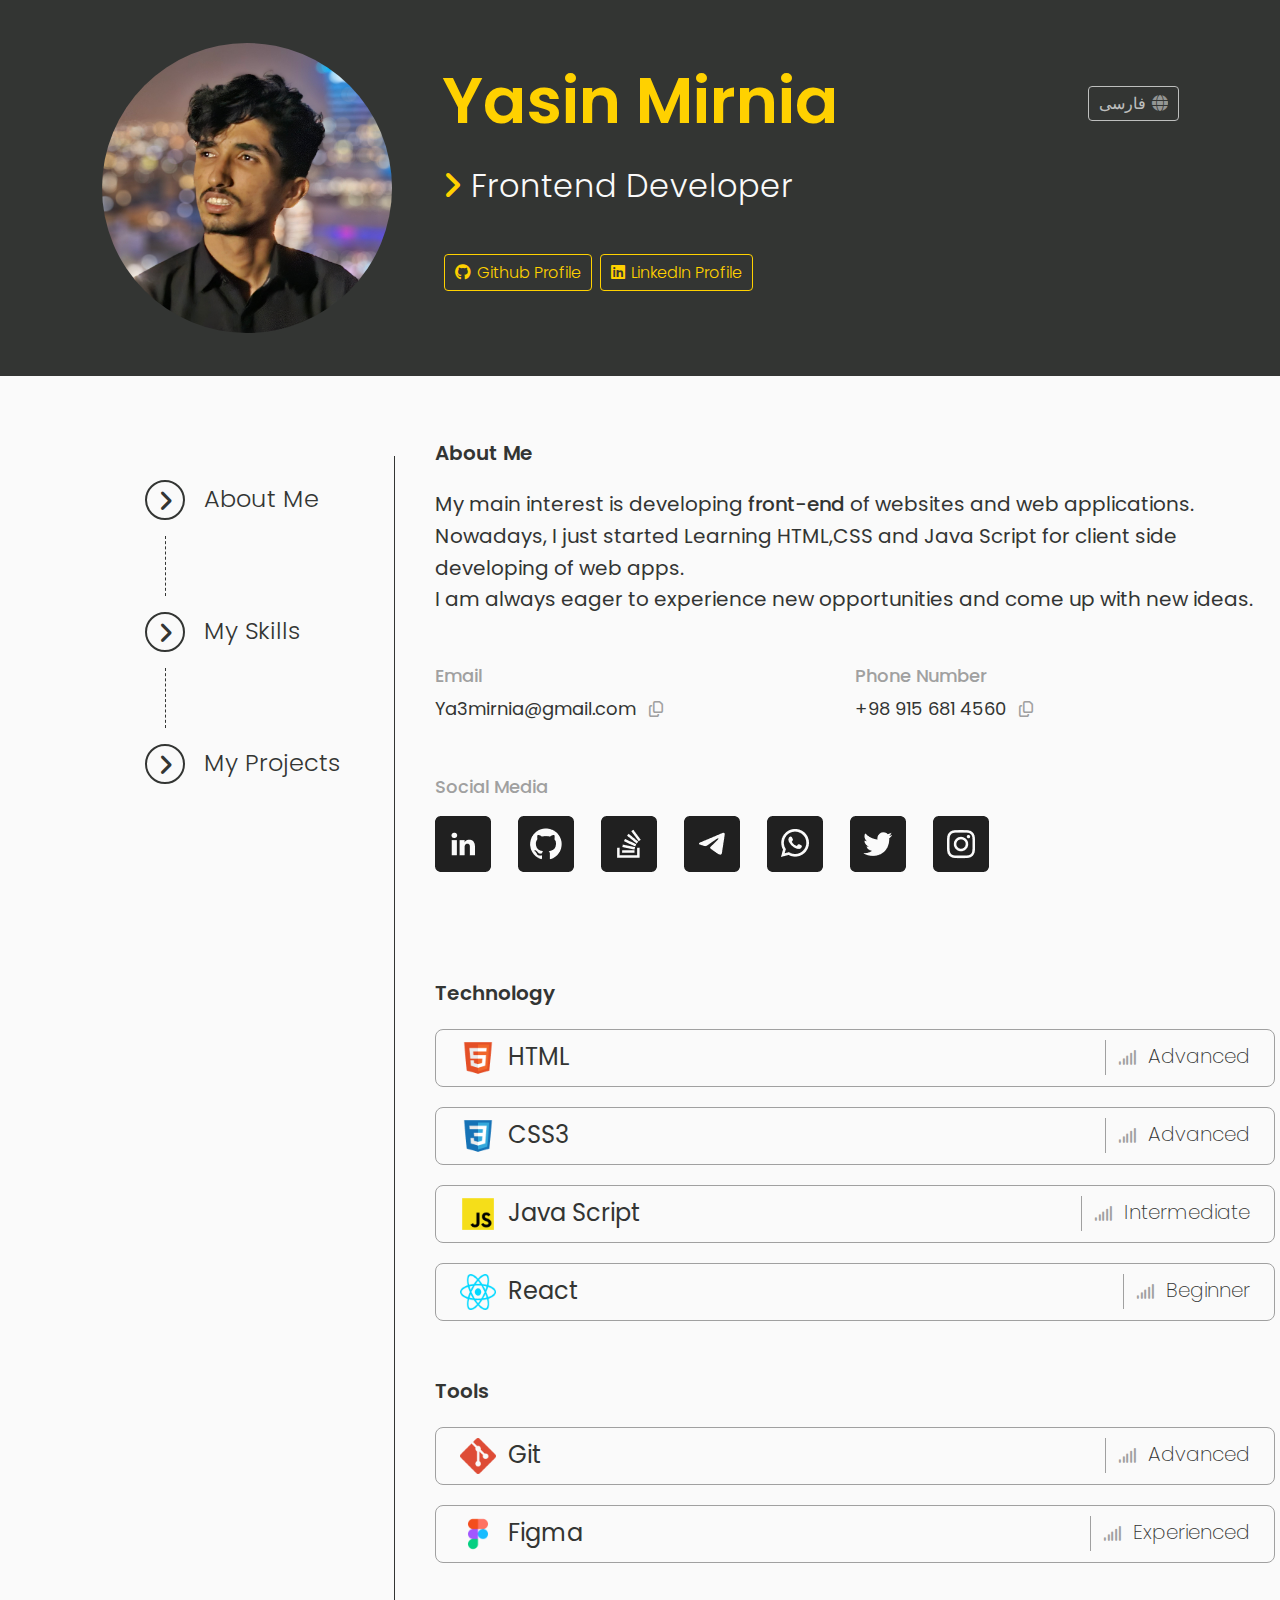
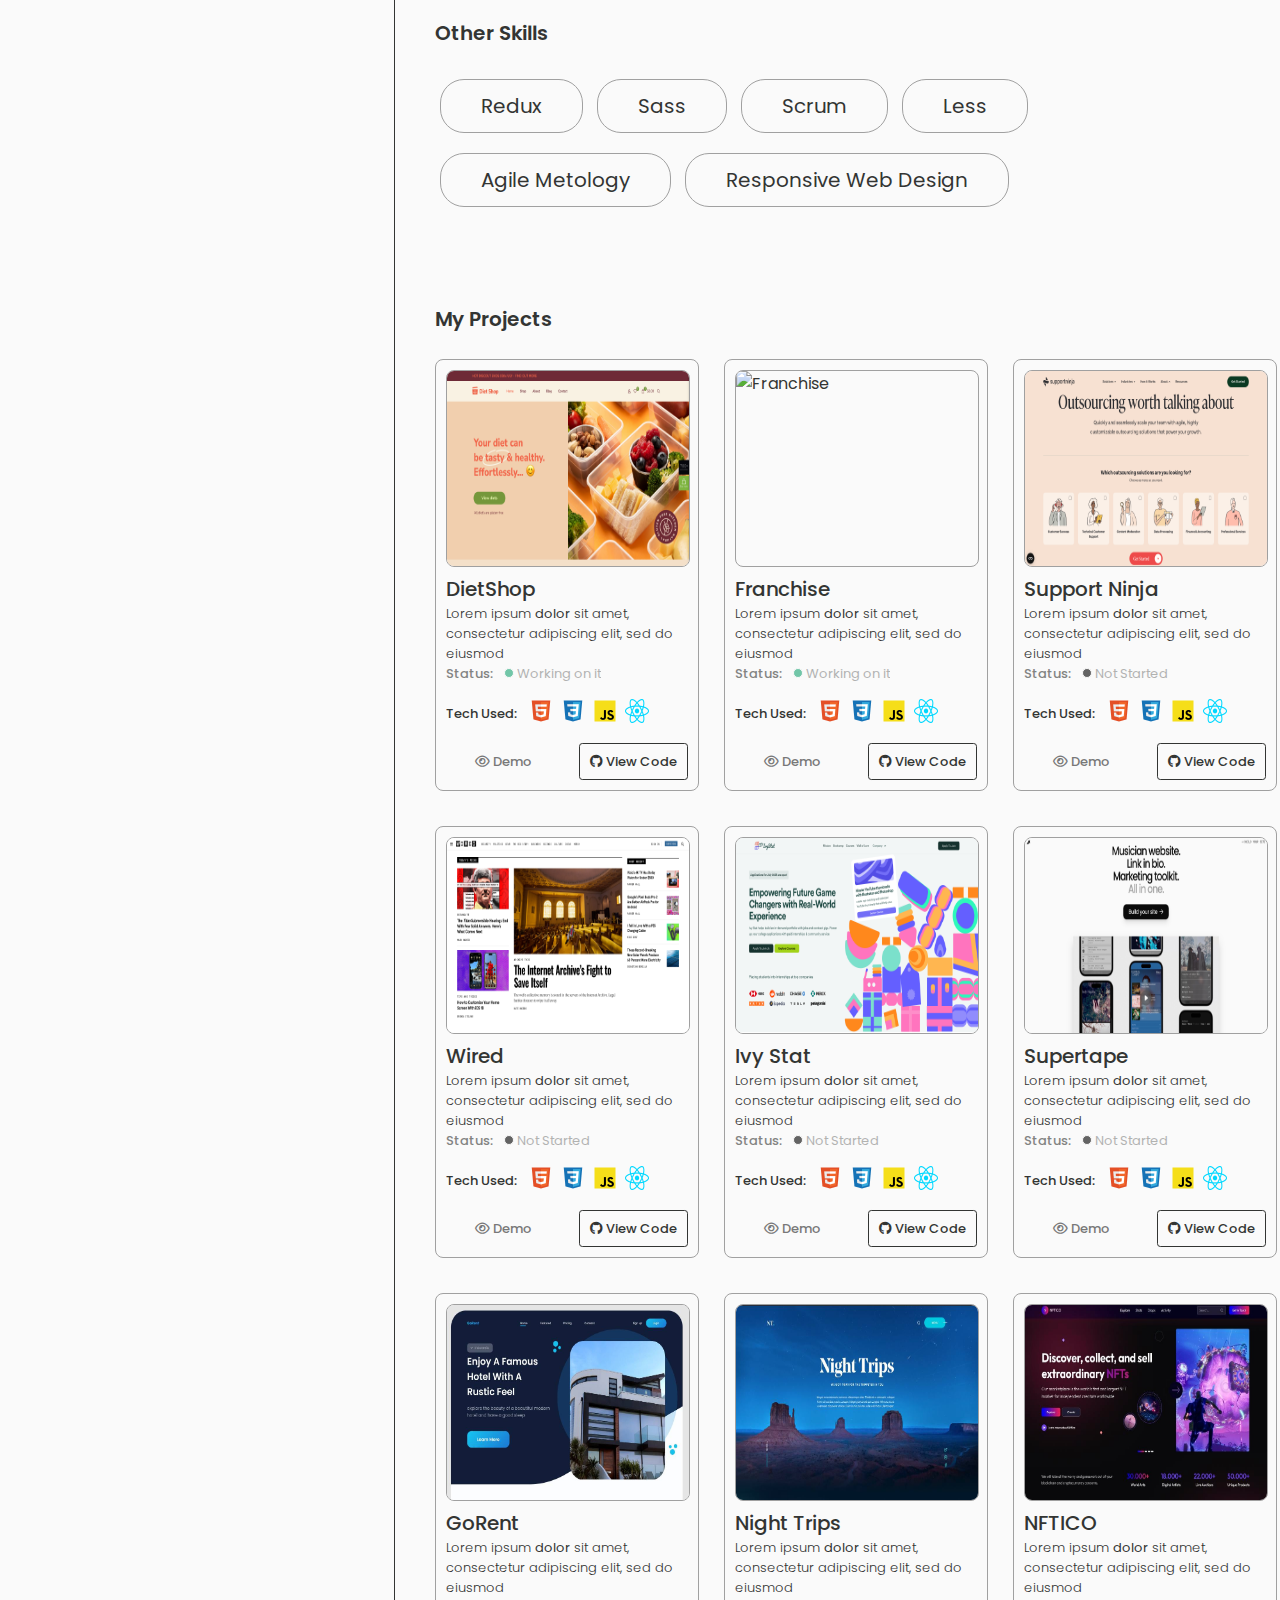
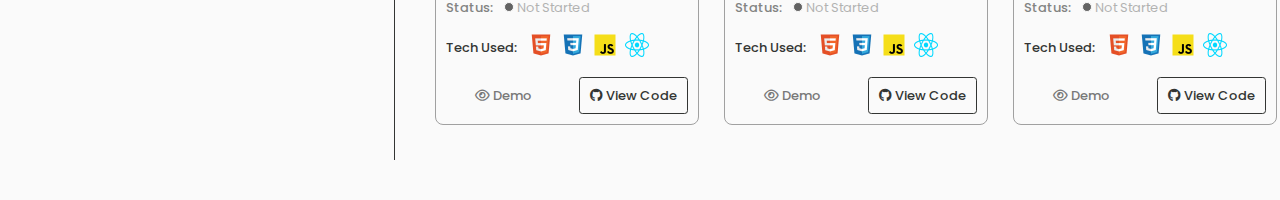
==== index.html @ a4edc66b "responsive about me" ====
<!DOCTYPE html>
<html lang="en">
  <head>
    <meta charset="UTF-8" />
    <meta http-equiv="X-UA-Compatible" content="ie=edge" />
    <meta name="viewport" content="width=device-width, initial-scale=1.0" />
    <title>Yasin Mirnia</title>
    <link
      rel="shortcut icon"
      href="assets/ico/icons8-y-cute-color-96.png"
      type="image/x-icon"
    />
    <link rel="stylesheet" href="style.css" />
    <link rel="stylesheet" href="responsive.css " />
    <link rel="stylesheet" href="assets/svg-icons/all.css" />
    <link rel="stylesheet" href="assets/svg-icons/all.min.css" />
    <link rel="stylesheet" href="assets/svg-icons/brands.css" />
    <link rel="stylesheet" href="assets/svg-icons/brands.min.css" />
    <link rel="stylesheet" href="assets/svg-icons/solid.css" />
    <link rel="stylesheet" href="assets/svg-icons/solid.min.css" />
  </head>
  <body>
    <!-- HEADER -->
    <header class="header">
      <img src="me copy.jpg" alt="Yasin Mirnia " />
      <div class="title">
        <h1>Yasin Mirnia</h1>
        <h2 class="position">
          <i class="fa-solid fa-angle-right"></i>
          Frontend Developer
        </h2>
        <a href="https://github.com/YasinMirnia" target="_blank" class="button">
          <i class="fa-brands fa-github"></i>
          Github Profile
        </a>
        <a
          href="https://www.linkedin.com/in/yasinmirnia"
          target="_blank"
          class="button"
        >
          <i class="fa-brands fa-linkedin"></i>
          LinkedIn Profile
        </a>
      </div>
      <a href="fa.html" target="_blank" class="language">
        <i class="fa-solid fa-globe"></i>
        فارسی
      </a>
    </header>

    <!-- NAVABAR -->
    <div class="container">
      <nav class="nav">
        <ul>
          <li>
            <a href="#about" class="active">
              <span class="marker">
                <i class="fa-solid fa-angle-right"></i>
              </span>
              About Me
            </a>
          </li>
          <li>
            <a href="#my-skills" class="active">
              <span class="marker">
                <i class="fa-solid fa-angle-right"></i>
              </span>
              My Skills
            </a>
          </li>
          <li>
            <a href="#my-projects" class="active">
              <span class="marker">
                <i class="fa-solid fa-angle-right"></i>
              </span>
              My Projects
            </a>
          </li>
        </ul>
      </nav>
      <div class="sections">
        <!-- ABOUT ME -->
        <section id="about" class="about-me">
          <h4>About Me</h4>
          <p>
            My main interest is developing
            <span><stong>front-end</stong></span> of websites and web
            applications.<br />
            Nowadays, I just started Learning HTML,CSS and Java Script for
            client side developing of web apps.<br />
            I am always eager to experience new opportunities and come up with
            new ideas.
          </p>
          <div class="contact">
            <div>
              <h5 class="email">Email</h5>
              <p>
                Ya3mirnia@gmail.com
                <i class="fa-regular fa-copy"></i>
              </p>
            </div>
            <div>
              <h5 class="phone">Phone Number</h5>
              <p>
                +98 915 681 4560
                <i class="fa-regular fa-copy"></i>
              </p>
            </div>
          </div>
          <h5>Social Media</h5>
          <ul class="social">
            <li>
              <a href="https://www.linkedin.com/in/yasinmirnia" target="_blank">
                <span class="linkedin"></span>
              </a>
            </li>
            <li>
              <a href="https://github.com/YasinMirnia" target="_blank">
                <span class="github"></span>
              </a>
            </li>
            <li>
              <a
                href="https://stackoverflow.com/users/23317418/yasinmirnia"
                target="_blank"
              >
                <span class="stackoverflow"></span>
              </a>
            </li>
            <li>
              <a href="https://telegram.me/YasinMirnia" target="_blank">
                <span class="telegeram"></span>
              </a>
            </li>
            <li>
              <a href="https://wa.me/qr/MVJZ7J54G4WYL1" target="_blank">
                <span class="whatsapp"></span>
              </a>
            </li>
            <li>
              <a href="https://x.com/YasinMirnia" target="_blank">
                <span class="twitter"></span>
              </a>
            </li>
            <li>
              <a
                href="https://www.instagram.com/yasinmirnia_?igsh=MTh1d2lmaXpxZWk0Mg=="
                target="_blank"
              >
                <span class="instagram"></span>
              </a>
            </li>
          </ul>
        </section>

        <!-- MY SKILLS -->
        <section class="skills">
          <h4 id="my-skills">Technology</h4>
          <ul class="technology">
            <li>
              <span>
                <img src="assets/Icons/html.png" alt="html" />
                HTML
              </span>
              <span>
                <i class="fa-solid fa-signal"></i>
                Advanced
              </span>
            </li>
            <li>
              <span>
                <img src="assets/Icons/css.png" alt="Css3" />
                CSS3
              </span>
              <span>
                <i class="fa-solid fa-signal"></i>
                Advanced
              </span>
            </li>
            <li>
              <span>
                <img src="assets/Icons/js.png" alt="JavaScript" />
                Java Script
              </span>
              <span>
                <i class="fa-solid fa-signal"></i>
                Intermediate
              </span>
            </li>
            <li>
              <span>
                <img src="assets/Icons/react.png" alt="React" />
                React
              </span>
              <span>
                <i class="fa-solid fa-signal"></i>
                Beginner
              </span>
            </li>
          </ul>
          <h4>Tools</h4>
          <ul class="tools">
            <span>
              <li>
                <span>
                  <img src="assets/Icons/git.png" alt="Git" />
                  Git
                </span>
                <span>
                  <i class="fa-solid fa-signal"></i>
                  Advanced
                </span>
              </li>
              <li>
                <span>
                  <img src="assets/Icons/figma.png" alt="figma" />
                  Figma
                </span>
                <span>
                  <i class="fa-solid fa-signal"></i>
                  Experienced
                </span>
              </li>
            </span>
          </ul>
          <h4>Other Skills</h4>
          <ul class="others">
            <li>Redux</li>
            <li>Sass</li>
            <li>Scrum</li>
            <li>Less</li>
            <li>Agile Metology</li>
            <li>Responsive Web Design</li>
          </ul>
        </section>

        <!-- MY PROJECTS -->
        <section>
          <h4 id="my-projects">My Projects</h4>
          <div class="first">
            <div class="project">
              <img
                src="assets/Projects/DietShop.png"
                alt="DietShop"
                class="placeholder"
              />
              <h5>DietShop</h5>
              <p>
                Lorem ipsum <b>dolor</b> sit amet, consectetur adipiscing elit,
                sed do eiusmod
              </p>
              <p class="status">
                Status: <span class="circle"></span> <span>Working on it</span>
              </p>
              <div class="tech">
                Tech Used:
                <ul>
                  <li class="html">
                    <img src="assets/Icons/html.png" alt="html" />
                  </li>
                  <li>
                    <img src="assets/Icons/css.png" alt="css" />
                  </li>
                  <li>
                    <img src="assets/Icons/js.png" alt="JavaScript" />
                  </li>
                  <li>
                    <img src="assets/Icons/react.png" alt="react" />
                  </li>
                </ul>
              </div>
              <div class="demo">
                <span>
                  <a href="#" target="_blank">
                    <i class="fa-regular fa-eye"></i>
                    Demo
                  </a>
                </span>
                <span>
                  <a href="#" target="_blank">
                    <i class="fa-brands fa-github"></i>
                    View Code
                  </a>
                </span>
              </div>
            </div>
            <div class="project">
              <img
                src="assets/Projects/Franchise.png"
                alt="Franchise"
                class="placeholder"
              />
              <h5>Franchise</h5>
              <p>
                Lorem ipsum <b>dolor</b> sit amet, consectetur adipiscing elit,
                sed do eiusmod
              </p>
              <p class="status">
                Status: <span class="circle"></span> <span>Working on it</span>
              </p>
              <div class="tech">
                Tech Used:
                <ul>
                  <li class="html">
                    <img src="assets/Icons/html.png" alt="html" />
                  </li>
                  <li>
                    <img src="assets/Icons/css.png" alt="css" />
                  </li>
                  <li>
                    <img src="assets/Icons/js.png" alt="JavaScript" />
                  </li>
                  <li>
                    <img src="assets/Icons/react.png" alt="react" />
                  </li>
                </ul>
              </div>
              <div class="demo">
                <span>
                  <a href="#" target="_blank">
                    <i class="fa-regular fa-eye"></i>
                    Demo
                  </a>
                </span>
                <span>
                  <a href="#" target="_blank">
                    <i class="fa-brands fa-github"></i>
                    View Code
                  </a>
                </span>
              </div>
            </div>
            <div class="project">
              <img
                src="assets/Projects/SupportNinja.png"
                alt="Support Ninja"
                class="placeholder"
              />
              <h5>Support Ninja</h5>
              <p>
                Lorem ipsum <b>dolor</b> sit amet, consectetur adipiscing elit,
                sed do eiusmod
              </p>
              <p class="status">
                Status:
                <span class="circle" style="background-color: black"></span>
                <span>Not Started</span>
              </p>
              <div class="tech">
                Tech Used:
                <ul>
                  <li class="html">
                    <img src="assets/Icons/html.png" alt="html" />
                  </li>
                  <li>
                    <img src="assets/Icons/css.png" alt="css" />
                  </li>
                  <li>
                    <img src="assets/Icons/js.png" alt="JavaScript" />
                  </li>
                  <li>
                    <img src="assets/Icons/react.png" alt="react" />
                  </li>
                </ul>
              </div>
              <div class="demo">
                <span>
                  <a href="#" target="_blank">
                    <i class="fa-regular fa-eye"></i>
                    Demo
                  </a>
                </span>
                <span>
                  <a href="#" target="_blank">
                    <i class="fa-brands fa-github"></i>
                    View Code
                  </a>
                </span>
              </div>
            </div>
          </div>
          <div class="second">
            <div class="project">
              <img
                src="assets/Projects/Wired.png"
                alt="Wired"
                class="placeholder"
              />
              <h5>Wired</h5>
              <p>
                Lorem ipsum <b>dolor</b> sit amet, consectetur adipiscing elit,
                sed do eiusmod
              </p>
              <p class="status">
                Status:
                <span class="circle" style="background-color: black"></span>
                <span>Not Started</span>
              </p>
              <div class="tech">
                Tech Used:
                <ul>
                  <li class="html">
                    <img src="assets/Icons/html.png" alt="html" />
                  </li>
                  <li>
                    <img src="assets/Icons/css.png" alt="css" />
                  </li>
                  <li>
                    <img src="assets/Icons/js.png" alt="JavaScript" />
                  </li>
                  <li>
                    <img src="assets/Icons/react.png" alt="react" />
                  </li>
                </ul>
              </div>
              <div class="demo">
                <span>
                  <a href="#" target="_blank">
                    <i class="fa-regular fa-eye"></i>
                    Demo
                  </a>
                </span>
                <span>
                  <a href="#" target="_blank">
                    <i class="fa-brands fa-github"></i>
                    View Code
                  </a>
                </span>
              </div>
            </div>
            <div class="project">
              <img
                src="assets/Projects/IvyStat.png"
                alt="Ivy Stat"
                class="placeholder"
              />
              <h5>Ivy Stat</h5>
              <p>
                Lorem ipsum <b>dolor</b> sit amet, consectetur adipiscing elit,
                sed do eiusmod
              </p>
              <p class="status">
                Status:
                <span class="circle" style="background-color: black"></span>
                <span>Not Started</span>
              </p>
              <div class="tech">
                Tech Used:
                <ul>
                  <li class="html">
                    <img src="assets/Icons/html.png" alt="html" />
                  </li>
                  <li>
                    <img src="assets/Icons/css.png" alt="css" />
                  </li>
                  <li>
                    <img src="assets/Icons/js.png" alt="JavaScript" />
                  </li>
                  <li>
                    <img src="assets/Icons/react.png" alt="react" />
                  </li>
                </ul>
              </div>
              <div class="demo">
                <span>
                  <a href="#" target="_blank">
                    <i class="fa-regular fa-eye"></i>
                    Demo
                  </a>
                </span>
                <span>
                  <a href="#" target="_blank">
                    <i class="fa-brands fa-github"></i>
                    View Code
                  </a>
                </span>
              </div>
            </div>
            <div class="project">
              <img
                src="assets/Projects/Supertape.png"
                alt="Supertape"
                class="placeholder"
              />
              <h5>Supertape</h5>
              <p>
                Lorem ipsum <b>dolor</b> sit amet, consectetur adipiscing elit,
                sed do eiusmod
              </p>
              <p class="status">
                Status:
                <span class="circle" style="background-color: black"></span>
                <span>Not Started</span>
              </p>
              <div class="tech">
                Tech Used:
                <ul>
                  <li class="html">
                    <img src="assets/Icons/html.png" alt="html" />
                  </li>
                  <li>
                    <img src="assets/Icons/css.png" alt="css" />
                  </li>
                  <li>
                    <img src="assets/Icons/js.png" alt="JavaScript" />
                  </li>
                  <li>
                    <img src="assets/Icons/react.png" alt="react" />
                  </li>
                </ul>
              </div>
              <div class="demo">
                <span>
                  <a href="#" target="_blank">
                    <i class="fa-regular fa-eye"></i>
                    Demo
                  </a>
                </span>
                <span>
                  <a href="#" target="_blank">
                    <i class="fa-brands fa-github"></i>
                    View Code
                  </a>
                </span>
              </div>
            </div>
          </div>
          <div class="third">
            <div class="project">
              <img
                src="assets/Projects/GoRent.jpeg"
                alt="GoRent"
                class="placeholder"
              />
              <h5>GoRent</h5>
              <p>
                Lorem ipsum <b>dolor</b> sit amet, consectetur adipiscing elit,
                sed do eiusmod
              </p>
              <p class="status">
                Status:
                <span class="circle" style="background-color: black"></span>
                <span>Not Started</span>
              </p>
              <div class="tech">
                Tech Used:
                <ul>
                  <li class="html">
                    <img src="assets/Icons/html.png" alt="html" />
                  </li>
                  <li>
                    <img src="assets/Icons/css.png" alt="css" />
                  </li>
                  <li>
                    <img src="assets/Icons/js.png" alt="JavaScript" />
                  </li>
                  <li>
                    <img src="assets/Icons/react.png" alt="react" />
                  </li>
                </ul>
              </div>
              <div class="demo">
                <span>
                  <a href="#" target="_blank">
                    <i class="fa-regular fa-eye"></i>
                    Demo
                  </a>
                </span>
                <span>
                  <a href="#" target="_blank">
                    <i class="fa-brands fa-github"></i>
                    View Code
                  </a>
                </span>
              </div>
            </div>
            <div class="project">
              <img
                src="assets/Projects/Night-trips.jpeg"
                alt="Night Trips"
                class="placeholder"
              />
              <h5>Night Trips</h5>
              <p>
                Lorem ipsum <b>dolor</b> sit amet, consectetur adipiscing elit,
                sed do eiusmod
              </p>
              <p class="status">
                Status:
                <span class="circle" style="background-color: black"></span>
                <span>Not Started</span>
              </p>
              <div class="tech">
                Tech Used:
                <ul>
                  <li class="html">
                    <img src="assets/Icons/html.png" alt="html" />
                  </li>
                  <li>
                    <img src="assets/Icons/css.png" alt="css" />
                  </li>
                  <li>
                    <img src="assets/Icons/js.png" alt="JavaScript" />
                  </li>
                  <li>
                    <img src="assets/Icons/react.png" alt="react" />
                  </li>
                </ul>
              </div>
              <div class="demo">
                <span>
                  <a href="#" target="_blank">
                    <i class="fa-regular fa-eye"></i>
                    Demo
                  </a>
                </span>
                <span>
                  <a href="#" target="_blank">
                    <i class="fa-brands fa-github"></i>
                    View Code
                  </a>
                </span>
              </div>
            </div>
            <div class="project">
              <img
                src="assets/Projects/NFTICO.jpeg"
                alt="NFTICO"
                class="placeholder"
              />
              <h5>NFTICO</h5>
              <p>
                Lorem ipsum <b>dolor</b> sit amet, consectetur adipiscing elit,
                sed do eiusmod
              </p>
              <p class="status">
                Status:
                <span class="circle" style="background-color: black"></span>
                <span>Not Started</span>
              </p>
              <div class="tech">
                Tech Used:
                <ul>
                  <li class="html">
                    <img src="assets/Icons/html.png" alt="html" />
                  </li>
                  <li>
                    <img src="assets/Icons/css.png" alt="css" />
                  </li>
                  <li>
                    <img src="assets/Icons/js.png" alt="JavaScript" />
                  </li>
                  <li>
                    <img src="assets/Icons/react.png" alt="react" />
                  </li>
                </ul>
              </div>
              <div class="demo">
                <span>
                  <a href="#" target="_blank">
                    <i class="fa-regular fa-eye"></i>
                    Demo
                  </a>
                </span>
                <span>
                  <a href="#" target="_blank">
                    <i class="fa-brands fa-github"></i>
                    View Code
                  </a>
                </span>
              </div>
            </div>
          </div>
        </section>
      </div>
    </div>
  </body>
</html>
---- style.css ----
@font-face {
  font-family: "Poppins";
  src: url("assets/Fonts/ttf/Poppins-ExtraLight.ttf");
  format: ("ttf");
  src: url("assets/Fonts/WOFF/Poppins-ExtraLight.woff");
  format: ("woff");
  font-weight: 200;
}

@font-face {
  font-family: "Poppins";
  src: url("assets/Fonts/ttf/Poppins-Light.ttf");
  format: ("ttf");
  src: url("assets/Fonts/WOFF/Poppins-Light.woff");
  format: ("woff");
  font-weight: 300;
}

@font-face {
  font-family: "Poppins";
  src: url("assets/Fonts/ttf/Poppins-Regular.ttf");
  format: ("ttf");
  src: url("assets/Fonts/WOFF/Poppins-Regular.woff");
  format: ("woff");
  font-weight: 400;
}

@font-face {
  font-family: "Poppins";
  src: url("assets/Fonts/ttf/Poppins-Medium.ttf");
  format: ("ttf");
  src: url("assets/Fonts/WOFF/Poppins-Medium.woff");
  format: ("woff");
  font-weight: 500;
}

@font-face {
  font-family: "Poppins";
  src: url("assets/Fonts/ttf/Poppins-SemiBold.ttf");
  format: ("ttf");
  src: url("assets/Fonts/WOFF/Poppins-SemiBold.woff");
  format: ("woff");
  font-weight: 600;
}

/* Global */
* {
  font-family: "Poppins", sans-serif;
  box-sizing: border-box;
  scroll-behavior: smooth;
  transition: all 0.3s;
}

body {
  background-color: #fafafa;
  margin: 0;
  color: #333533;
}

a {
  text-decoration: none;
  color: #333533;
}

h2 {
  font-weight: 300;
}

h4 {
  font-size: 20px;
  line-height: 20px;
  font-weight: 600;
}

ul li {
  list-style: none;
}

ul {
  padding: 0;
}

/* HEADER */
.header .title i {
  color: #ffd100;
}

.header,
.container {
  display: flex;
  justify-content: center;
  padding: 40px 0px;
}

.header {
  background-color: #333533;
  height: 376px;
  align-items: center;
}

.title {
  margin: 0 50px;
}

.header .title h1 {
  color: #ffd100;
  font-size: 64px;
  margin: 0px;
  line-height: 0.5;
}

.header .position {
  color: #fafafa;
  font-size: 32px;
  line-height: 57px;
  margin: 40px 0px;
}

.header .button {
  color: #ffd100;
  font-size: 16px;
  border: 1.5px solid #ffd100;
  border-radius: 4px;
  padding: 5px 10px;
  display: inline-block;
  font-weight: 300;
  margin: 0px 2px;
}

.button:hover,
.button:hover i {
  background-color: #ffd100;
  color: #333533;
}

.button i {
  margin-right: 2px;
}

.header .language {
  color: #fafafa;
  font-size: 16px;
  border: 1px solid #fafafa;
  border-radius: 4px;
  padding: 4px 10px;
  opacity: 0.7;
  align-self: flex-start;
  margin-top: 46px;
  margin-left: 200px;
  font-weight: 300px;
  direction: rtl;
}

.header .language i {
  color: #fafafa;
  opacity: 0.7;
  margin-left: 2px;
}

.language:hover,
.language:hover i {
  background-color: #fafafa;
  color: #333533;
  opacity: 1;
}

.header img {
  height: 290px;
  width: 290px;
  border-radius: 50%;
}

/* layout of page */
.sections {
  width: 700px;
}

/* NAVABAR */
nav {
  width: 250px;
  font-size: 24px;
  font-weight: 300;
  border-right: 1px solid #333533;
  margin: 40px 40px 0px 0px;
}

nav ul li:hover .active,
nav li:active .active {
  font-weight: 500;
}

nav ul li .marker {
  width: 40px;
  height: 40px;
  line-height: 40px;
  border: 2px solid #333533;
  border-radius: 50%;
  display: inline-block;
  text-align: center;
  vertical-align: middle;
  margin-right: 12px;
}

nav ul li:active .marker,
nav ul li:hover .marker {
  background-color: #333533;
  color: #ffd100;
}

nav ul li:not(:last-child)::after {
  content: "";
  border-left: 1.5px dashed #333533;
  display: block;
  height: 60px;
  margin: 16px 0px 16px 20px;
}

nav ul li {
  cursor: pointer;
}

/* ABOUT ME */
.about-me h5 {
  margin-bottom: 3px;
  font-weight: 500;
  font-size: 18px;
  line-height: 20px;
  color: #a0a0a0;
}

body .sections .about-me {
  width: 840px;
  height: 500px;
}

.about-me p {
  font-weight: 400;
  font-size: 20px;
  line-height: 31.68px;
}

.about-me p span {
  font-weight: 500;
}

/* CONTACT ME */
.about-me .contact {
  display: flex;
}

.contact div {
  width: 50%;
}

.contact p {
  margin-top: 0px;
  font-size: 18px;
  font-weight: 400;
  line-height: 40px;
}

.fa-copy {
  cursor: pointer;
  margin-left: 8px;
  color: #a0a0a0;
  font-size: 16px;
}

.fa-copy:hover {
  color: #333533;
}

/* SOCIAL */
.social {
  padding-top: 16px;
  margin: 0px;
}

.social li {
  display: inline-block;
  margin: 0px 23px 0px 0px;
  width: 56px;
  height: 56px;
}

.social li span {
  display: inline-block;
  width: 56px;
  height: 56px;
}

.linkedin {
  background-image: url("assets/Social/linkedin.png");
}
li:hover .linkedin {
  background-image: url("assets/Social-hover/linkedin-hover.png");
}

.github {
  background-image: url("assets/Social/github.png");
}
li:hover .github {
  background-image: url("assets/Social-hover/github-hover.png");
}

.stackoverflow {
  background-image: url("assets/Social/stackoverflow.png");
}
li:hover .stackoverflow {
  background-image: url("assets/Social-hover/stackoverflow-hover.png");
}

.telegeram {
  background-image: url("assets/Social/telegram.png");
}
li:hover .telegeram {
  background-image: url("assets/Social-hover/telegram-hover.png");
}

.whatsapp {
  background-image: url("assets/Social/whatsapp.png");
}
li:hover .whatsapp {
  background-image: url("assets/Social-hover/whatsapp-hover.png");
}

.twitter {
  background-image: url("assets/Social/twitter.png");
}
li:hover .twitter {
  background-image: url("assets/Social-hover/twitter-hover.png");
}

.instagram {
  background-image: url("assets/Social/instagram.png");
}
li:hover .instagram {
  background-image: url("assets/Social-hover/instagram-hover.png");
}

/* MY SKILLS */
.skills {
  width: 840px;
}
.skills h4 {
  margin: 0px;
  padding-top: 40px;
  padding-bottom: 10px;
}

.technology li,
.tools li {
  display: flex;
  justify-content: space-between;
  align-items: center;
  border: 1.5px solid #a0a0a0;
  border-radius: 8px;
  padding: 10px 24px;
  margin-bottom: 20px;
}

.technology li span img,
.tools li span img {
  vertical-align: middle;
  width: 36px;
  height: 36px;
  margin-right: 6px;
}

.technology li span:first-child,
.tools li span:first-child {
  font-size: 24px;
  font-weight: 400;
  line-height: 24px;
}

.technology li span:last-child,
.tools li span:last-child {
  font-weight: 200;
  font-size: 20px;
  line-height: 20px;
}

.technology li span i,
.tools li span i {
  font-size: 15px;
  color: #a0a0a0;
  padding: 10px 5px 10px 12px;
  border-left: 1px solid #a0a0a0;
}

.others {
  width: 840px;
  height: 164px;
}

.others li {
  display: inline-block;
  font-size: 20px;
  font-weight: 400;
  line-height: 20px;
  padding: 16px 40px;
  border: 1.5px solid #a0a0a0;
  border-radius: 24px;
  margin: 10px 5px;
}

/* MY PROJECTS */
.project {
  width: 264px;
  height: 432px;
  border: 1.5px solid #a0a0a0;
  border-radius: 8px;
  padding: 10px;
  display: flex;
  flex-direction: column;
  margin-right: 25px;
  margin-bottom: 35px;
}

.project h5 {
  font-weight: 500;
  font-size: 20px;
  line-height: 20px;
  margin: 12px 0px 0px;
}

.project p {
  font-weight: 300;
  font-size: 13px;
  line-height: 20px;
  margin: 5px 0px 0px;
}

.project .placeholder {
  width: 244px;
  height: 200px;
  border-radius: 8px;
  padding: 0px;
  border: 0.5px solid #a0a0a0;
}

.tech {
  font-weight: 500;
  font-size: 13px;
  display: flex;
  align-items: center;
  margin-top: 15px;
}

.tech ul {
  margin: 0px;
}

.tech li img {
  width: 24px;
  height: 24px;
}

.tech ul li {
  display: inline-block;
  margin-right: 5px;
}

.html {
  margin-left: 12px;
}

.project .demo {
  display: flex;
  justify-content: space-between;
  align-items: center;
  margin-top: 15px;
  font-weight: 500;
  font-size: 13px;
}

.demo span:first-child {
  padding: 8px 29px;
}

.demo span:first-child a {
  color: #787878;
}

.demo span:first-child a:hover {
  color: #353535;
}

.demo span:last-child a {
  padding: 8px 10px;
  border: 1.5px solid #333533;
  border-radius: 3.31px;
}

.demo span:last-child a:hover {
  color: #fafafa;
  background-color: #333533;
}

.first,
.second,
.third {
  display: flex;
}

#my-projects {
  margin: 0;
  padding-top: 60px;
  padding-bottom: 30px;
}

.project .status {
  font-weight: 500;
  font-size: 13px;
  opacity: 0.6;
  margin: 0px;
}

.project .status .circle {
  display: inline-block;
  width: 10px;
  height: 10px;
  border: 0.5px solid #fafafa;
  border-radius: 50%;
  background-color: rgb(25, 165, 115);
  margin-left: 8px;
  opacity: 1;
}

.project .status span:last-child {
  font-weight: 400;
  opacity: 0.6;
}
---- responsive.css ----
@media only screen and (max-width: 992px) {
  body {
    background-color: #fafafa;
  }

  h4 {
    margin-top: 0px;
  }

  .sections {
    width: 100%;
    padding: 0 20px;
  }

  .nav {
    display: none;
    width: auto;
    margin: auto;
  }

  .header,
  .container {
    padding: 0px;
  }

  .header {
    height: auto;
    box-sizing: border-box;
  }

  .header img {
    width: 150px;
    height: 150px;
    position: absolute;
    right: 0;
    left: 0;
    margin: auto;
    top: 75px;
  }

  .header .title {
    background-color: #fafafa;
    margin: 0px;
    width: 100%;
    text-align: center;
    margin-top: 150px;
    padding: 100px 20px 60px;
  }

  .header .title h1 {
    font-size: 36px;
    line-height: 50px;
    color: #353535;
  }

  .header .title h2 {
    font-size: 16px;
    line-height: 22px;
    margin: 20px 0px;
    color: #353535;
  }

  .header .title .position i {
    color: #353535;
  }

  .header .title .button {
    font-size: 14px;
    line-height: 20px;
    border-color: #353535;
    width: 40%;
    color: #353535;
    display: inline-block;
  }

  .title .button i {
    color: #353535;
  }

  .header .language {
    margin: 0px;
    position: absolute;
    top: 20px;
    right: 20px;
    padding: 4px 8px;
    font-size: 14px;
  }

  .sections section {
    border-top: 1px solid #d9d9d9;
    padding: 60px 0px;
  }

  body .sections .about-me {
    width: auto;
  }

  .sections .about-me h4 {
    font-weight: 500;
    font-size: 24px;
    line-height: 34px;
  }

  .sections .about-me p {
    font-weight: 400;
    font-size: 16px;
    line-height: 24px;
  }

  .contact {
    flex-wrap: wrap;
  }

  .contact div {
    width: 100%;
  }

  .about-me .contact div h5 {
    font-size: 17px;
    font-weight: 600;
    line-height: 17px;
    margin-bottom: 10px;
    margin-top: 25px;
  }

  .about-me .contact div p {
    font-size: 16px;
    font-weight: 400px;
    line-height: 22px;
    margin: 0;
  }

  .about-me h5 {
    font-size: 17px;
    font-weight: 600;
    line-height: 22px;
  }

  body .skills {
    margin-top: 180px;
    padding-top: 40px;
  }
}
---- assets/svg-icons/brands.css ----
/*!
 * Font Awesome Free 6.6.0 by @fontawesome - https://fontawesome.com
 * License - https://fontawesome.com/license/free (Icons: CC BY 4.0, Fonts: SIL OFL 1.1, Code: MIT License)
 * Copyright 2024 Fonticons, Inc.
 */
:root, :host {
  --fa-style-family-brands: 'Font Awesome 6 Brands';
  --fa-font-brands: normal 400 1em/1 'Font Awesome 6 Brands'; }

@font-face {
  font-family: 'Font Awesome 6 Brands';
  font-style: normal;
  font-weight: 400;
  font-display: block;
  src: url("../webfonts/fa-brands-400.woff2") format("woff2"), url("../webfonts/fa-brands-400.ttf") format("truetype"); }

.fab,
.fa-brands {
  font-weight: 400; }

.fa-monero:before {
  content: "\f3d0"; }

.fa-hooli:before {
  content: "\f427"; }

.fa-yelp:before {
  content: "\f1e9"; }

.fa-cc-visa:before {
  content: "\f1f0"; }

.fa-lastfm:before {
  content: "\f202"; }

.fa-shopware:before {
  content: "\f5b5"; }

.fa-creative-commons-nc:before {
  content: "\f4e8"; }

.fa-aws:before {
  content: "\f375"; }

.fa-redhat:before {
  content: "\f7bc"; }

.fa-yoast:before {
  content: "\f2b1"; }

.fa-cloudflare:before {
  content: "\e07d"; }

.fa-ups:before {
  content: "\f7e0"; }

.fa-pixiv:before {
  content: "\e640"; }

.fa-wpexplorer:before {
  content: "\f2de"; }

.fa-dyalog:before {
  content: "\f399"; }

.fa-bity:before {
  content: "\f37a"; }

.fa-stackpath:before {
  content: "\f842"; }

.fa-buysellads:before {
  content: "\f20d"; }

.fa-first-order:before {
  content: "\f2b0"; }

.fa-modx:before {
  content: "\f285"; }

.fa-guilded:before {
  content: "\e07e"; }

.fa-vnv:before {
  content: "\f40b"; }

.fa-square-js:before {
  content: "\f3b9"; }

.fa-js-square:before {
  content: "\f3b9"; }

.fa-microsoft:before {
  content: "\f3ca"; }

.fa-qq:before {
  content: "\f1d6"; }

.fa-orcid:before {
  content: "\f8d2"; }

.fa-java:before {
  content: "\f4e4"; }

.fa-invision:before {
  content: "\f7b0"; }

.fa-creative-commons-pd-alt:before {
  content: "\f4ed"; }

.fa-centercode:before {
  content: "\f380"; }

.fa-glide-g:before {
  content: "\f2a6"; }

.fa-drupal:before {
  content: "\f1a9"; }

.fa-jxl:before {
  content: "\e67b"; }

.fa-dart-lang:before {
  content: "\e693"; }

.fa-hire-a-helper:before {
  content: "\f3b0"; }

.fa-creative-commons-by:before {
  content: "\f4e7"; }

.fa-unity:before {
  content: "\e049"; }

.fa-whmcs:before {
  content: "\f40d"; }

.fa-rocketchat:before {
  content: "\f3e8"; }

.fa-vk:before {
  content: "\f189"; }

.fa-untappd:before {
  content: "\f405"; }

.fa-mailchimp:before {
  content: "\f59e"; }

.fa-css3-alt:before {
  content: "\f38b"; }

.fa-square-reddit:before {
  content: "\f1a2"; }

.fa-reddit-square:before {
  content: "\f1a2"; }

.fa-vimeo-v:before {
  content: "\f27d"; }

.fa-contao:before {
  content: "\f26d"; }

.fa-square-font-awesome:before {
  content: "\e5ad"; }

.fa-deskpro:before {
  content: "\f38f"; }

.fa-brave:before {
  content: "\e63c"; }

.fa-sistrix:before {
  content: "\f3ee"; }

.fa-square-instagram:before {
  content: "\e055"; }

.fa-instagram-square:before {
  content: "\e055"; }

.fa-battle-net:before {
  content: "\f835"; }

.fa-the-red-yeti:before {
  content: "\f69d"; }

.fa-square-hacker-news:before {
  content: "\f3af"; }

.fa-hacker-news-square:before {
  content: "\f3af"; }

.fa-edge:before {
  content: "\f282"; }

.fa-threads:before {
  content: "\e618"; }

.fa-napster:before {
  content: "\f3d2"; }

.fa-square-snapchat:before {
  content: "\f2ad"; }

.fa-snapchat-square:before {
  content: "\f2ad"; }

.fa-google-plus-g:before {
  content: "\f0d5"; }

.fa-artstation:before {
  content: "\f77a"; }

.fa-markdown:before {
  content: "\f60f"; }

.fa-sourcetree:before {
  content: "\f7d3"; }

.fa-google-plus:before {
  content: "\f2b3"; }

.fa-diaspora:before {
  content: "\f791"; }

.fa-foursquare:before {
  content: "\f180"; }

.fa-stack-overflow:before {
  content: "\f16c"; }

.fa-github-alt:before {
  content: "\f113"; }

.fa-phoenix-squadron:before {
  content: "\f511"; }

.fa-pagelines:before {
  content: "\f18c"; }

.fa-algolia:before {
  content: "\f36c"; }

.fa-red-river:before {
  content: "\f3e3"; }

.fa-creative-commons-sa:before {
  content: "\f4ef"; }

.fa-safari:before {
  content: "\f267"; }

.fa-google:before {
  content: "\f1a0"; }

.fa-square-font-awesome-stroke:before {
  content: "\f35c"; }

.fa-font-awesome-alt:before {
  content: "\f35c"; }

.fa-atlassian:before {
  content: "\f77b"; }

.fa-linkedin-in:before {
  content: "\f0e1"; }

.fa-digital-ocean:before {
  content: "\f391"; }

.fa-nimblr:before {
  content: "\f5a8"; }

.fa-chromecast:before {
  content: "\f838"; }

.fa-evernote:before {
  content: "\f839"; }

.fa-hacker-news:before {
  content: "\f1d4"; }

.fa-creative-commons-sampling:before {
  content: "\f4f0"; }

.fa-adversal:before {
  content: "\f36a"; }

.fa-creative-commons:before {
  content: "\f25e"; }

.fa-watchman-monitoring:before {
  content: "\e087"; }

.fa-fonticons:before {
  content: "\f280"; }

.fa-weixin:before {
  content: "\f1d7"; }

.fa-shirtsinbulk:before {
  content: "\f214"; }

.fa-codepen:before {
  content: "\f1cb"; }

.fa-git-alt:before {
  content: "\f841"; }

.fa-lyft:before {
  content: "\f3c3"; }

.fa-rev:before {
  content: "\f5b2"; }

.fa-windows:before {
  content: "\f17a"; }

.fa-wizards-of-the-coast:before {
  content: "\f730"; }

.fa-square-viadeo:before {
  content: "\f2aa"; }

.fa-viadeo-square:before {
  content: "\f2aa"; }

.fa-meetup:before {
  content: "\f2e0"; }

.fa-centos:before {
  content: "\f789"; }

.fa-adn:before {
  content: "\f170"; }

.fa-cloudsmith:before {
  content: "\f384"; }

.fa-opensuse:before {
  content: "\e62b"; }

.fa-pied-piper-alt:before {
  content: "\f1a8"; }

.fa-square-dribbble:before {
  content: "\f397"; }

.fa-dribbble-square:before {
  content: "\f397"; }

.fa-codiepie:before {
  content: "\f284"; }

.fa-node:before {
  content: "\f419"; }

.fa-mix:before {
  content: "\f3cb"; }

.fa-steam:before {
  content: "\f1b6"; }

.fa-cc-apple-pay:before {
  content: "\f416"; }

.fa-scribd:before {
  content: "\f28a"; }

.fa-debian:before {
  content: "\e60b"; }

.fa-openid:before {
  content: "\f19b"; }

.fa-instalod:before {
  content: "\e081"; }

.fa-expeditedssl:before {
  content: "\f23e"; }

.fa-sellcast:before {
  content: "\f2da"; }

.fa-square-twitter:before {
  content: "\f081"; }

.fa-twitter-square:before {
  content: "\f081"; }

.fa-r-project:before {
  content: "\f4f7"; }

.fa-delicious:before {
  content: "\f1a5"; }

.fa-freebsd:before {
  content: "\f3a4"; }

.fa-vuejs:before {
  content: "\f41f"; }

.fa-accusoft:before {
  content: "\f369"; }

.fa-ioxhost:before {
  content: "\f208"; }

.fa-fonticons-fi:before {
  content: "\f3a2"; }

.fa-app-store:before {
  content: "\f36f"; }

.fa-cc-mastercard:before {
  content: "\f1f1"; }

.fa-itunes-note:before {
  content: "\f3b5"; }

.fa-golang:before {
  content: "\e40f"; }

.fa-kickstarter:before {
  content: "\f3bb"; }

.fa-square-kickstarter:before {
  content: "\f3bb"; }

.fa-grav:before {
  content: "\f2d6"; }

.fa-weibo:before {
  content: "\f18a"; }

.fa-uncharted:before {
  content: "\e084"; }

.fa-firstdraft:before {
  content: "\f3a1"; }

.fa-square-youtube:before {
  content: "\f431"; }

.fa-youtube-square:before {
  content: "\f431"; }

.fa-wikipedia-w:before {
  content: "\f266"; }

.fa-wpressr:before {
  content: "\f3e4"; }

.fa-rendact:before {
  content: "\f3e4"; }

.fa-angellist:before {
  content: "\f209"; }

.fa-galactic-republic:before {
  content: "\f50c"; }

.fa-nfc-directional:before {
  content: "\e530"; }

.fa-skype:before {
  content: "\f17e"; }

.fa-joget:before {
  content: "\f3b7"; }

.fa-fedora:before {
  content: "\f798"; }

.fa-stripe-s:before {
  content: "\f42a"; }

.fa-meta:before {
  content: "\e49b"; }

.fa-laravel:before {
  content: "\f3bd"; }

.fa-hotjar:before {
  content: "\f3b1"; }

.fa-bluetooth-b:before {
  content: "\f294"; }

.fa-square-letterboxd:before {
  content: "\e62e"; }

.fa-sticker-mule:before {
  content: "\f3f7"; }

.fa-creative-commons-zero:before {
  content: "\f4f3"; }

.fa-hips:before {
  content: "\f452"; }

.fa-behance:before {
  content: "\f1b4"; }

.fa-reddit:before {
  content: "\f1a1"; }

.fa-discord:before {
  content: "\f392"; }

.fa-chrome:before {
  content: "\f268"; }

.fa-app-store-ios:before {
  content: "\f370"; }

.fa-cc-discover:before {
  content: "\f1f2"; }

.fa-wpbeginner:before {
  content: "\f297"; }

.fa-confluence:before {
  content: "\f78d"; }

.fa-shoelace:before {
  content: "\e60c"; }

.fa-mdb:before {
  content: "\f8ca"; }

.fa-dochub:before {
  content: "\f394"; }

.fa-accessible-icon:before {
  content: "\f368"; }

.fa-ebay:before {
  content: "\f4f4"; }

.fa-amazon:before {
  content: "\f270"; }

.fa-unsplash:before {
  content: "\e07c"; }

.fa-yarn:before {
  content: "\f7e3"; }

.fa-square-steam:before {
  content: "\f1b7"; }

.fa-steam-square:before {
  content: "\f1b7"; }

.fa-500px:before {
  content: "\f26e"; }

.fa-square-vimeo:before {
  content: "\f194"; }

.fa-vimeo-square:before {
  content: "\f194"; }

.fa-asymmetrik:before {
  content: "\f372"; }

.fa-font-awesome:before {
  content: "\f2b4"; }

.fa-font-awesome-flag:before {
  content: "\f2b4"; }

.fa-font-awesome-logo-full:before {
  content: "\f2b4"; }

.fa-gratipay:before {
  content: "\f184"; }

.fa-apple:before {
  content: "\f179"; }

.fa-hive:before {
  content: "\e07f"; }

.fa-gitkraken:before {
  content: "\f3a6"; }

.fa-keybase:before {
  content: "\f4f5"; }

.fa-apple-pay:before {
  content: "\f415"; }

.fa-padlet:before {
  content: "\e4a0"; }

.fa-amazon-pay:before {
  content: "\f42c"; }

.fa-square-github:before {
  content: "\f092"; }

.fa-github-square:before {
  content: "\f092"; }

.fa-stumbleupon:before {
  content: "\f1a4"; }

.fa-fedex:before {
  content: "\f797"; }

.fa-phoenix-framework:before {
  content: "\f3dc"; }

.fa-shopify:before {
  content: "\e057"; }

.fa-neos:before {
  content: "\f612"; }

.fa-square-threads:before {
  content: "\e619"; }

.fa-hackerrank:before {
  content: "\f5f7"; }

.fa-researchgate:before {
  content: "\f4f8"; }

.fa-swift:before {
  content: "\f8e1"; }

.fa-angular:before {
  content: "\f420"; }

.fa-speakap:before {
  content: "\f3f3"; }

.fa-angrycreative:before {
  content: "\f36e"; }

.fa-y-combinator:before {
  content: "\f23b"; }

.fa-empire:before {
  content: "\f1d1"; }

.fa-envira:before {
  content: "\f299"; }

.fa-google-scholar:before {
  content: "\e63b"; }

.fa-square-gitlab:before {
  content: "\e5ae"; }

.fa-gitlab-square:before {
  content: "\e5ae"; }

.fa-studiovinari:before {
  content: "\f3f8"; }

.fa-pied-piper:before {
  content: "\f2ae"; }

.fa-wordpress:before {
  content: "\f19a"; }

.fa-product-hunt:before {
  content: "\f288"; }

.fa-firefox:before {
  content: "\f269"; }

.fa-linode:before {
  content: "\f2b8"; }

.fa-goodreads:before {
  content: "\f3a8"; }

.fa-square-odnoklassniki:before {
  content: "\f264"; }

.fa-odnoklassniki-square:before {
  content: "\f264"; }

.fa-jsfiddle:before {
  content: "\f1cc"; }

.fa-sith:before {
  content: "\f512"; }

.fa-themeisle:before {
  content: "\f2b2"; }

.fa-page4:before {
  content: "\f3d7"; }

.fa-hashnode:before {
  content: "\e499"; }

.fa-react:before {
  content: "\f41b"; }

.fa-cc-paypal:before {
  content: "\f1f4"; }

.fa-squarespace:before {
  content: "\f5be"; }

.fa-cc-stripe:before {
  content: "\f1f5"; }

.fa-creative-commons-share:before {
  content: "\f4f2"; }

.fa-bitcoin:before {
  content: "\f379"; }

.fa-keycdn:before {
  content: "\f3ba"; }

.fa-opera:before {
  content: "\f26a"; }

.fa-itch-io:before {
  content: "\f83a"; }

.fa-umbraco:before {
  content: "\f8e8"; }

.fa-galactic-senate:before {
  content: "\f50d"; }

.fa-ubuntu:before {
  content: "\f7df"; }

.fa-draft2digital:before {
  content: "\f396"; }

.fa-stripe:before {
  content: "\f429"; }

.fa-houzz:before {
  content: "\f27c"; }

.fa-gg:before {
  content: "\f260"; }

.fa-dhl:before {
  content: "\f790"; }

.fa-square-pinterest:before {
  content: "\f0d3"; }

.fa-pinterest-square:before {
  content: "\f0d3"; }

.fa-xing:before {
  content: "\f168"; }

.fa-blackberry:before {
  content: "\f37b"; }

.fa-creative-commons-pd:before {
  content: "\f4ec"; }

.fa-playstation:before {
  content: "\f3df"; }

.fa-quinscape:before {
  content: "\f459"; }

.fa-less:before {
  content: "\f41d"; }

.fa-blogger-b:before {
  content: "\f37d"; }

.fa-opencart:before {
  content: "\f23d"; }

.fa-vine:before {
  content: "\f1ca"; }

.fa-signal-messenger:before {
  content: "\e663"; }

.fa-paypal:before {
  content: "\f1ed"; }

.fa-gitlab:before {
  content: "\f296"; }

.fa-typo3:before {
  content: "\f42b"; }

.fa-reddit-alien:before {
  content: "\f281"; }

.fa-yahoo:before {
  content: "\f19e"; }

.fa-dailymotion:before {
  content: "\e052"; }

.fa-affiliatetheme:before {
  content: "\f36b"; }

.fa-pied-piper-pp:before {
  content: "\f1a7"; }

.fa-bootstrap:before {
  content: "\f836"; }

.fa-odnoklassniki:before {
  content: "\f263"; }

.fa-nfc-symbol:before {
  content: "\e531"; }

.fa-mintbit:before {
  content: "\e62f"; }

.fa-ethereum:before {
  content: "\f42e"; }

.fa-speaker-deck:before {
  content: "\f83c"; }

.fa-creative-commons-nc-eu:before {
  content: "\f4e9"; }

.fa-patreon:before {
  content: "\f3d9"; }

.fa-avianex:before {
  content: "\f374"; }

.fa-ello:before {
  content: "\f5f1"; }

.fa-gofore:before {
  content: "\f3a7"; }

.fa-bimobject:before {
  content: "\f378"; }

.fa-brave-reverse:before {
  content: "\e63d"; }

.fa-facebook-f:before {
  content: "\f39e"; }

.fa-square-google-plus:before {
  content: "\f0d4"; }

.fa-google-plus-square:before {
  content: "\f0d4"; }

.fa-web-awesome:before {
  content: "\e682"; }

.fa-mandalorian:before {
  content: "\f50f"; }

.fa-first-order-alt:before {
  content: "\f50a"; }

.fa-osi:before {
  content: "\f41a"; }

.fa-google-wallet:before {
  content: "\f1ee"; }

.fa-d-and-d-beyond:before {
  content: "\f6ca"; }

.fa-periscope:before {
  content: "\f3da"; }

.fa-fulcrum:before {
  content: "\f50b"; }

.fa-cloudscale:before {
  content: "\f383"; }

.fa-forumbee:before {
  content: "\f211"; }

.fa-mizuni:before {
  content: "\f3cc"; }

.fa-schlix:before {
  content: "\f3ea"; }

.fa-square-xing:before {
  content: "\f169"; }

.fa-xing-square:before {
  content: "\f169"; }

.fa-bandcamp:before {
  content: "\f2d5"; }

.fa-wpforms:before {
  content: "\f298"; }

.fa-cloudversify:before {
  content: "\f385"; }

.fa-usps:before {
  content: "\f7e1"; }

.fa-megaport:before {
  content: "\f5a3"; }

.fa-magento:before {
  content: "\f3c4"; }

.fa-spotify:before {
  content: "\f1bc"; }

.fa-optin-monster:before {
  content: "\f23c"; }

.fa-fly:before {
  content: "\f417"; }

.fa-aviato:before {
  content: "\f421"; }

.fa-itunes:before {
  content: "\f3b4"; }

.fa-cuttlefish:before {
  content: "\f38c"; }

.fa-blogger:before {
  content: "\f37c"; }

.fa-flickr:before {
  content: "\f16e"; }

.fa-viber:before {
  content: "\f409"; }

.fa-soundcloud:before {
  content: "\f1be"; }

.fa-digg:before {
  content: "\f1a6"; }

.fa-tencent-weibo:before {
  content: "\f1d5"; }

.fa-letterboxd:before {
  content: "\e62d"; }

.fa-symfony:before {
  content: "\f83d"; }

.fa-maxcdn:before {
  content: "\f136"; }

.fa-etsy:before {
  content: "\f2d7"; }

.fa-facebook-messenger:before {
  content: "\f39f"; }

.fa-audible:before {
  content: "\f373"; }

.fa-think-peaks:before {
  content: "\f731"; }

.fa-bilibili:before {
  content: "\e3d9"; }

.fa-erlang:before {
  content: "\f39d"; }

.fa-x-twitter:before {
  content: "\e61b"; }

.fa-cotton-bureau:before {
  content: "\f89e"; }

.fa-dashcube:before {
  content: "\f210"; }

.fa-42-group:before {
  content: "\e080"; }

.fa-innosoft:before {
  content: "\e080"; }

.fa-stack-exchange:before {
  content: "\f18d"; }

.fa-elementor:before {
  content: "\f430"; }

.fa-square-pied-piper:before {
  content: "\e01e"; }

.fa-pied-piper-square:before {
  content: "\e01e"; }

.fa-creative-commons-nd:before {
  content: "\f4eb"; }

.fa-palfed:before {
  content: "\f3d8"; }

.fa-superpowers:before {
  content: "\f2dd"; }

.fa-resolving:before {
  content: "\f3e7"; }

.fa-xbox:before {
  content: "\f412"; }

.fa-square-web-awesome-stroke:before {
  content: "\e684"; }

.fa-searchengin:before {
  content: "\f3eb"; }

.fa-tiktok:before {
  content: "\e07b"; }

.fa-square-facebook:before {
  content: "\f082"; }

.fa-facebook-square:before {
  content: "\f082"; }

.fa-renren:before {
  content: "\f18b"; }

.fa-linux:before {
  content: "\f17c"; }

.fa-glide:before {
  content: "\f2a5"; }

.fa-linkedin:before {
  content: "\f08c"; }

.fa-hubspot:before {
  content: "\f3b2"; }

.fa-deploydog:before {
  content: "\f38e"; }

.fa-twitch:before {
  content: "\f1e8"; }

.fa-flutter:before {
  content: "\e694"; }

.fa-ravelry:before {
  content: "\f2d9"; }

.fa-mixer:before {
  content: "\e056"; }

.fa-square-lastfm:before {
  content: "\f203"; }

.fa-lastfm-square:before {
  content: "\f203"; }

.fa-vimeo:before {
  content: "\f40a"; }

.fa-mendeley:before {
  content: "\f7b3"; }

.fa-uniregistry:before {
  content: "\f404"; }

.fa-figma:before {
  content: "\f799"; }

.fa-creative-commons-remix:before {
  content: "\f4ee"; }

.fa-cc-amazon-pay:before {
  content: "\f42d"; }

.fa-dropbox:before {
  content: "\f16b"; }

.fa-instagram:before {
  content: "\f16d"; }

.fa-cmplid:before {
  content: "\e360"; }

.fa-upwork:before {
  content: "\e641"; }

.fa-facebook:before {
  content: "\f09a"; }

.fa-gripfire:before {
  content: "\f3ac"; }

.fa-jedi-order:before {
  content: "\f50e"; }

.fa-uikit:before {
  content: "\f403"; }

.fa-fort-awesome-alt:before {
  content: "\f3a3"; }

.fa-phabricator:before {
  content: "\f3db"; }

.fa-ussunnah:before {
  content: "\f407"; }

.fa-earlybirds:before {
  content: "\f39a"; }

.fa-trade-federation:before {
  content: "\f513"; }

.fa-autoprefixer:before {
  content: "\f41c"; }

.fa-whatsapp:before {
  content: "\f232"; }

.fa-square-upwork:before {
  content: "\e67c"; }

.fa-slideshare:before {
  content: "\f1e7"; }

.fa-google-play:before {
  content: "\f3ab"; }

.fa-viadeo:before {
  content: "\f2a9"; }

.fa-line:before {
  content: "\f3c0"; }

.fa-google-drive:before {
  content: "\f3aa"; }

.fa-servicestack:before {
  content: "\f3ec"; }

.fa-simplybuilt:before {
  content: "\f215"; }

.fa-bitbucket:before {
  content: "\f171"; }

.fa-imdb:before {
  content: "\f2d8"; }

.fa-deezer:before {
  content: "\e077"; }

.fa-raspberry-pi:before {
  content: "\f7bb"; }

.fa-jira:before {
  content: "\f7b1"; }

.fa-docker:before {
  content: "\f395"; }

.fa-screenpal:before {
  content: "\e570"; }

.fa-bluetooth:before {
  content: "\f293"; }

.fa-gitter:before {
  content: "\f426"; }

.fa-d-and-d:before {
  content: "\f38d"; }

.fa-microblog:before {
  content: "\e01a"; }

.fa-cc-diners-club:before {
  content: "\f24c"; }

.fa-gg-circle:before {
  content: "\f261"; }

.fa-pied-piper-hat:before {
  content: "\f4e5"; }

.fa-kickstarter-k:before {
  content: "\f3bc"; }

.fa-yandex:before {
  content: "\f413"; }

.fa-readme:before {
  content: "\f4d5"; }

.fa-html5:before {
  content: "\f13b"; }

.fa-sellsy:before {
  content: "\f213"; }

.fa-square-web-awesome:before {
  content: "\e683"; }

.fa-sass:before {
  content: "\f41e"; }

.fa-wirsindhandwerk:before {
  content: "\e2d0"; }

.fa-wsh:before {
  content: "\e2d0"; }

.fa-buromobelexperte:before {
  content: "\f37f"; }

.fa-salesforce:before {
  content: "\f83b"; }

.fa-octopus-deploy:before {
  content: "\e082"; }

.fa-medapps:before {
  content: "\f3c6"; }

.fa-ns8:before {
  content: "\f3d5"; }

.fa-pinterest-p:before {
  content: "\f231"; }

.fa-apper:before {
  content: "\f371"; }

.fa-fort-awesome:before {
  content: "\f286"; }

.fa-waze:before {
  content: "\f83f"; }

.fa-bluesky:before {
  content: "\e671"; }

.fa-cc-jcb:before {
  content: "\f24b"; }

.fa-snapchat:before {
  content: "\f2ab"; }

.fa-snapchat-ghost:before {
  content: "\f2ab"; }

.fa-fantasy-flight-games:before {
  content: "\f6dc"; }

.fa-rust:before {
  content: "\e07a"; }

.fa-wix:before {
  content: "\f5cf"; }

.fa-square-behance:before {
  content: "\f1b5"; }

.fa-behance-square:before {
  content: "\f1b5"; }

.fa-supple:before {
  content: "\f3f9"; }

.fa-webflow:before {
  content: "\e65c"; }

.fa-rebel:before {
  content: "\f1d0"; }

.fa-css3:before {
  content: "\f13c"; }

.fa-staylinked:before {
  content: "\f3f5"; }

.fa-kaggle:before {
  content: "\f5fa"; }

.fa-space-awesome:before {
  content: "\e5ac"; }

.fa-deviantart:before {
  content: "\f1bd"; }

.fa-cpanel:before {
  content: "\f388"; }

.fa-goodreads-g:before {
  content: "\f3a9"; }

.fa-square-git:before {
  content: "\f1d2"; }

.fa-git-square:before {
  content: "\f1d2"; }

.fa-square-tumblr:before {
  content: "\f174"; }

.fa-tumblr-square:before {
  content: "\f174"; }

.fa-trello:before {
  content: "\f181"; }

.fa-creative-commons-nc-jp:before {
  content: "\f4ea"; }

.fa-get-pocket:before {
  content: "\f265"; }

.fa-perbyte:before {
  content: "\e083"; }

.fa-grunt:before {
  content: "\f3ad"; }

.fa-weebly:before {
  content: "\f5cc"; }

.fa-connectdevelop:before {
  content: "\f20e"; }

.fa-leanpub:before {
  content: "\f212"; }

.fa-black-tie:before {
  content: "\f27e"; }

.fa-themeco:before {
  content: "\f5c6"; }

.fa-python:before {
  content: "\f3e2"; }

.fa-android:before {
  content: "\f17b"; }

.fa-bots:before {
  content: "\e340"; }

.fa-free-code-camp:before {
  content: "\f2c5"; }

.fa-hornbill:before {
  content: "\f592"; }

.fa-js:before {
  content: "\f3b8"; }

.fa-ideal:before {
  content: "\e013"; }

.fa-git:before {
  content: "\f1d3"; }

.fa-dev:before {
  content: "\f6cc"; }

.fa-sketch:before {
  content: "\f7c6"; }

.fa-yandex-international:before {
  content: "\f414"; }

.fa-cc-amex:before {
  content: "\f1f3"; }

.fa-uber:before {
  content: "\f402"; }

.fa-github:before {
  content: "\f09b"; }

.fa-php:before {
  content: "\f457"; }

.fa-alipay:before {
  content: "\f642"; }

.fa-youtube:before {
  content: "\f167"; }

.fa-skyatlas:before {
  content: "\f216"; }

.fa-firefox-browser:before {
  content: "\e007"; }

.fa-replyd:before {
  content: "\f3e6"; }

.fa-suse:before {
  content: "\f7d6"; }

.fa-jenkins:before {
  content: "\f3b6"; }

.fa-twitter:before {
  content: "\f099"; }

.fa-rockrms:before {
  content: "\f3e9"; }

.fa-pinterest:before {
  content: "\f0d2"; }

.fa-buffer:before {
  content: "\f837"; }

.fa-npm:before {
  content: "\f3d4"; }

.fa-yammer:before {
  content: "\f840"; }

.fa-btc:before {
  content: "\f15a"; }

.fa-dribbble:before {
  content: "\f17d"; }

.fa-stumbleupon-circle:before {
  content: "\f1a3"; }

.fa-internet-explorer:before {
  content: "\f26b"; }

.fa-stubber:before {
  content: "\e5c7"; }

.fa-telegram:before {
  content: "\f2c6"; }

.fa-telegram-plane:before {
  content: "\f2c6"; }

.fa-old-republic:before {
  content: "\f510"; }

.fa-odysee:before {
  content: "\e5c6"; }

.fa-square-whatsapp:before {
  content: "\f40c"; }

.fa-whatsapp-square:before {
  content: "\f40c"; }

.fa-node-js:before {
  content: "\f3d3"; }

.fa-edge-legacy:before {
  content: "\e078"; }

.fa-slack:before {
  content: "\f198"; }

.fa-slack-hash:before {
  content: "\f198"; }

.fa-medrt:before {
  content: "\f3c8"; }

.fa-usb:before {
  content: "\f287"; }

.fa-tumblr:before {
  content: "\f173"; }

.fa-vaadin:before {
  content: "\f408"; }

.fa-quora:before {
  content: "\f2c4"; }

.fa-square-x-twitter:before {
  content: "\e61a"; }

.fa-reacteurope:before {
  content: "\f75d"; }

.fa-medium:before {
  content: "\f23a"; }

.fa-medium-m:before {
  content: "\f23a"; }

.fa-amilia:before {
  content: "\f36d"; }

.fa-mixcloud:before {
  content: "\f289"; }

.fa-flipboard:before {
  content: "\f44d"; }

.fa-viacoin:before {
  content: "\f237"; }

.fa-critical-role:before {
  content: "\f6c9"; }

.fa-sitrox:before {
  content: "\e44a"; }

.fa-discourse:before {
  content: "\f393"; }

.fa-joomla:before {
  content: "\f1aa"; }

.fa-mastodon:before {
  content: "\f4f6"; }

.fa-airbnb:before {
  content: "\f834"; }

.fa-wolf-pack-battalion:before {
  content: "\f514"; }

.fa-buy-n-large:before {
  content: "\f8a6"; }

.fa-gulp:before {
  content: "\f3ae"; }

.fa-creative-commons-sampling-plus:before {
  content: "\f4f1"; }

.fa-strava:before {
  content: "\f428"; }

.fa-ember:before {
  content: "\f423"; }

.fa-canadian-maple-leaf:before {
  content: "\f785"; }

.fa-teamspeak:before {
  content: "\f4f9"; }

.fa-pushed:before {
  content: "\f3e1"; }

.fa-wordpress-simple:before {
  content: "\f411"; }

.fa-nutritionix:before {
  content: "\f3d6"; }

.fa-wodu:before {
  content: "\e088"; }

.fa-google-pay:before {
  content: "\e079"; }

.fa-intercom:before {
  content: "\f7af"; }

.fa-zhihu:before {
  content: "\f63f"; }

.fa-korvue:before {
  content: "\f42f"; }

.fa-pix:before {
  content: "\e43a"; }

.fa-steam-symbol:before {
  content: "\f3f6"; }
---- assets/svg-icons/brands.min.css ----
/*!
 * Font Awesome Free 6.6.0 by @fontawesome - https://fontawesome.com
 * License - https://fontawesome.com/license/free (Icons: CC BY 4.0, Fonts: SIL OFL 1.1, Code: MIT License)
 * Copyright 2024 Fonticons, Inc.
 */
:host,:root{--fa-style-family-brands:"Font Awesome 6 Brands";--fa-font-brands:normal 400 1em/1 "Font Awesome 6 Brands"}@font-face{font-family:"Font Awesome 6 Brands";font-style:normal;font-weight:400;font-display:block;src:url(../webfonts/fa-brands-400.woff2) format("woff2"),url(../webfonts/fa-brands-400.ttf) format("truetype")}.fa-brands,.fab{font-weight:400}.fa-monero:before{content:"\f3d0"}.fa-hooli:before{content:"\f427"}.fa-yelp:before{content:"\f1e9"}.fa-cc-visa:before{content:"\f1f0"}.fa-lastfm:before{content:"\f202"}.fa-shopware:before{content:"\f5b5"}.fa-creative-commons-nc:before{content:"\f4e8"}.fa-aws:before{content:"\f375"}.fa-redhat:before{content:"\f7bc"}.fa-yoast:before{content:"\f2b1"}.fa-cloudflare:before{content:"\e07d"}.fa-ups:before{content:"\f7e0"}.fa-pixiv:before{content:"\e640"}.fa-wpexplorer:before{content:"\f2de"}.fa-dyalog:before{content:"\f399"}.fa-bity:before{content:"\f37a"}.fa-stackpath:before{content:"\f842"}.fa-buysellads:before{content:"\f20d"}.fa-first-order:before{content:"\f2b0"}.fa-modx:before{content:"\f285"}.fa-guilded:before{content:"\e07e"}.fa-vnv:before{content:"\f40b"}.fa-js-square:before,.fa-square-js:before{content:"\f3b9"}.fa-microsoft:before{content:"\f3ca"}.fa-qq:before{content:"\f1d6"}.fa-orcid:before{content:"\f8d2"}.fa-java:before{content:"\f4e4"}.fa-invision:before{content:"\f7b0"}.fa-creative-commons-pd-alt:before{content:"\f4ed"}.fa-centercode:before{content:"\f380"}.fa-glide-g:before{content:"\f2a6"}.fa-drupal:before{content:"\f1a9"}.fa-jxl:before{content:"\e67b"}.fa-dart-lang:before{content:"\e693"}.fa-hire-a-helper:before{content:"\f3b0"}.fa-creative-commons-by:before{content:"\f4e7"}.fa-unity:before{content:"\e049"}.fa-whmcs:before{content:"\f40d"}.fa-rocketchat:before{content:"\f3e8"}.fa-vk:before{content:"\f189"}.fa-untappd:before{content:"\f405"}.fa-mailchimp:before{content:"\f59e"}.fa-css3-alt:before{content:"\f38b"}.fa-reddit-square:before,.fa-square-reddit:before{content:"\f1a2"}.fa-vimeo-v:before{content:"\f27d"}.fa-contao:before{content:"\f26d"}.fa-square-font-awesome:before{content:"\e5ad"}.fa-deskpro:before{content:"\f38f"}.fa-brave:before{content:"\e63c"}.fa-sistrix:before{content:"\f3ee"}.fa-instagram-square:before,.fa-square-instagram:before{content:"\e055"}.fa-battle-net:before{content:"\f835"}.fa-the-red-yeti:before{content:"\f69d"}.fa-hacker-news-square:before,.fa-square-hacker-news:before{content:"\f3af"}.fa-edge:before{content:"\f282"}.fa-threads:before{content:"\e618"}.fa-napster:before{content:"\f3d2"}.fa-snapchat-square:before,.fa-square-snapchat:before{content:"\f2ad"}.fa-google-plus-g:before{content:"\f0d5"}.fa-artstation:before{content:"\f77a"}.fa-markdown:before{content:"\f60f"}.fa-sourcetree:before{content:"\f7d3"}.fa-google-plus:before{content:"\f2b3"}.fa-diaspora:before{content:"\f791"}.fa-foursquare:before{content:"\f180"}.fa-stack-overflow:before{content:"\f16c"}.fa-github-alt:before{content:"\f113"}.fa-phoenix-squadron:before{content:"\f511"}.fa-pagelines:before{content:"\f18c"}.fa-algolia:before{content:"\f36c"}.fa-red-river:before{content:"\f3e3"}.fa-creative-commons-sa:before{content:"\f4ef"}.fa-safari:before{content:"\f267"}.fa-google:before{content:"\f1a0"}.fa-font-awesome-alt:before,.fa-square-font-awesome-stroke:before{content:"\f35c"}.fa-atlassian:before{content:"\f77b"}.fa-linkedin-in:before{content:"\f0e1"}.fa-digital-ocean:before{content:"\f391"}.fa-nimblr:before{content:"\f5a8"}.fa-chromecast:before{content:"\f838"}.fa-evernote:before{content:"\f839"}.fa-hacker-news:before{content:"\f1d4"}.fa-creative-commons-sampling:before{content:"\f4f0"}.fa-adversal:before{content:"\f36a"}.fa-creative-commons:before{content:"\f25e"}.fa-watchman-monitoring:before{content:"\e087"}.fa-fonticons:before{content:"\f280"}.fa-weixin:before{content:"\f1d7"}.fa-shirtsinbulk:before{content:"\f214"}.fa-codepen:before{content:"\f1cb"}.fa-git-alt:before{content:"\f841"}.fa-lyft:before{content:"\f3c3"}.fa-rev:before{content:"\f5b2"}.fa-windows:before{content:"\f17a"}.fa-wizards-of-the-coast:before{content:"\f730"}.fa-square-viadeo:before,.fa-viadeo-square:before{content:"\f2aa"}.fa-meetup:before{content:"\f2e0"}.fa-centos:before{content:"\f789"}.fa-adn:before{content:"\f170"}.fa-cloudsmith:before{content:"\f384"}.fa-opensuse:before{content:"\e62b"}.fa-pied-piper-alt:before{content:"\f1a8"}.fa-dribbble-square:before,.fa-square-dribbble:before{content:"\f397"}.fa-codiepie:before{content:"\f284"}.fa-node:before{content:"\f419"}.fa-mix:before{content:"\f3cb"}.fa-steam:before{content:"\f1b6"}.fa-cc-apple-pay:before{content:"\f416"}.fa-scribd:before{content:"\f28a"}.fa-debian:before{content:"\e60b"}.fa-openid:before{content:"\f19b"}.fa-instalod:before{content:"\e081"}.fa-expeditedssl:before{content:"\f23e"}.fa-sellcast:before{content:"\f2da"}.fa-square-twitter:before,.fa-twitter-square:before{content:"\f081"}.fa-r-project:before{content:"\f4f7"}.fa-delicious:before{content:"\f1a5"}.fa-freebsd:before{content:"\f3a4"}.fa-vuejs:before{content:"\f41f"}.fa-accusoft:before{content:"\f369"}.fa-ioxhost:before{content:"\f208"}.fa-fonticons-fi:before{content:"\f3a2"}.fa-app-store:before{content:"\f36f"}.fa-cc-mastercard:before{content:"\f1f1"}.fa-itunes-note:before{content:"\f3b5"}.fa-golang:before{content:"\e40f"}.fa-kickstarter:before,.fa-square-kickstarter:before{content:"\f3bb"}.fa-grav:before{content:"\f2d6"}.fa-weibo:before{content:"\f18a"}.fa-uncharted:before{content:"\e084"}.fa-firstdraft:before{content:"\f3a1"}.fa-square-youtube:before,.fa-youtube-square:before{content:"\f431"}.fa-wikipedia-w:before{content:"\f266"}.fa-rendact:before,.fa-wpressr:before{content:"\f3e4"}.fa-angellist:before{content:"\f209"}.fa-galactic-republic:before{content:"\f50c"}.fa-nfc-directional:before{content:"\e530"}.fa-skype:before{content:"\f17e"}.fa-joget:before{content:"\f3b7"}.fa-fedora:before{content:"\f798"}.fa-stripe-s:before{content:"\f42a"}.fa-meta:before{content:"\e49b"}.fa-laravel:before{content:"\f3bd"}.fa-hotjar:before{content:"\f3b1"}.fa-bluetooth-b:before{content:"\f294"}.fa-square-letterboxd:before{content:"\e62e"}.fa-sticker-mule:before{content:"\f3f7"}.fa-creative-commons-zero:before{content:"\f4f3"}.fa-hips:before{content:"\f452"}.fa-behance:before{content:"\f1b4"}.fa-reddit:before{content:"\f1a1"}.fa-discord:before{content:"\f392"}.fa-chrome:before{content:"\f268"}.fa-app-store-ios:before{content:"\f370"}.fa-cc-discover:before{content:"\f1f2"}.fa-wpbeginner:before{content:"\f297"}.fa-confluence:before{content:"\f78d"}.fa-shoelace:before{content:"\e60c"}.fa-mdb:before{content:"\f8ca"}.fa-dochub:before{content:"\f394"}.fa-accessible-icon:before{content:"\f368"}.fa-ebay:before{content:"\f4f4"}.fa-amazon:before{content:"\f270"}.fa-unsplash:before{content:"\e07c"}.fa-yarn:before{content:"\f7e3"}.fa-square-steam:before,.fa-steam-square:before{content:"\f1b7"}.fa-500px:before{content:"\f26e"}.fa-square-vimeo:before,.fa-vimeo-square:before{content:"\f194"}.fa-asymmetrik:before{content:"\f372"}.fa-font-awesome-flag:before,.fa-font-awesome-logo-full:before,.fa-font-awesome:before{content:"\f2b4"}.fa-gratipay:before{content:"\f184"}.fa-apple:before{content:"\f179"}.fa-hive:before{content:"\e07f"}.fa-gitkraken:before{content:"\f3a6"}.fa-keybase:before{content:"\f4f5"}.fa-apple-pay:before{content:"\f415"}.fa-padlet:before{content:"\e4a0"}.fa-amazon-pay:before{content:"\f42c"}.fa-github-square:before,.fa-square-github:before{content:"\f092"}.fa-stumbleupon:before{content:"\f1a4"}.fa-fedex:before{content:"\f797"}.fa-phoenix-framework:before{content:"\f3dc"}.fa-shopify:before{content:"\e057"}.fa-neos:before{content:"\f612"}.fa-square-threads:before{content:"\e619"}.fa-hackerrank:before{content:"\f5f7"}.fa-researchgate:before{content:"\f4f8"}.fa-swift:before{content:"\f8e1"}.fa-angular:before{content:"\f420"}.fa-speakap:before{content:"\f3f3"}.fa-angrycreative:before{content:"\f36e"}.fa-y-combinator:before{content:"\f23b"}.fa-empire:before{content:"\f1d1"}.fa-envira:before{content:"\f299"}.fa-google-scholar:before{content:"\e63b"}.fa-gitlab-square:before,.fa-square-gitlab:before{content:"\e5ae"}.fa-studiovinari:before{content:"\f3f8"}.fa-pied-piper:before{content:"\f2ae"}.fa-wordpress:before{content:"\f19a"}.fa-product-hunt:before{content:"\f288"}.fa-firefox:before{content:"\f269"}.fa-linode:before{content:"\f2b8"}.fa-goodreads:before{content:"\f3a8"}.fa-odnoklassniki-square:before,.fa-square-odnoklassniki:before{content:"\f264"}.fa-jsfiddle:before{content:"\f1cc"}.fa-sith:before{content:"\f512"}.fa-themeisle:before{content:"\f2b2"}.fa-page4:before{content:"\f3d7"}.fa-hashnode:before{content:"\e499"}.fa-react:before{content:"\f41b"}.fa-cc-paypal:before{content:"\f1f4"}.fa-squarespace:before{content:"\f5be"}.fa-cc-stripe:before{content:"\f1f5"}.fa-creative-commons-share:before{content:"\f4f2"}.fa-bitcoin:before{content:"\f379"}.fa-keycdn:before{content:"\f3ba"}.fa-opera:before{content:"\f26a"}.fa-itch-io:before{content:"\f83a"}.fa-umbraco:before{content:"\f8e8"}.fa-galactic-senate:before{content:"\f50d"}.fa-ubuntu:before{content:"\f7df"}.fa-draft2digital:before{content:"\f396"}.fa-stripe:before{content:"\f429"}.fa-houzz:before{content:"\f27c"}.fa-gg:before{content:"\f260"}.fa-dhl:before{content:"\f790"}.fa-pinterest-square:before,.fa-square-pinterest:before{content:"\f0d3"}.fa-xing:before{content:"\f168"}.fa-blackberry:before{content:"\f37b"}.fa-creative-commons-pd:before{content:"\f4ec"}.fa-playstation:before{content:"\f3df"}.fa-quinscape:before{content:"\f459"}.fa-less:before{content:"\f41d"}.fa-blogger-b:before{content:"\f37d"}.fa-opencart:before{content:"\f23d"}.fa-vine:before{content:"\f1ca"}.fa-signal-messenger:before{content:"\e663"}.fa-paypal:before{content:"\f1ed"}.fa-gitlab:before{content:"\f296"}.fa-typo3:before{content:"\f42b"}.fa-reddit-alien:before{content:"\f281"}.fa-yahoo:before{content:"\f19e"}.fa-dailymotion:before{content:"\e052"}.fa-affiliatetheme:before{content:"\f36b"}.fa-pied-piper-pp:before{content:"\f1a7"}.fa-bootstrap:before{content:"\f836"}.fa-odnoklassniki:before{content:"\f263"}.fa-nfc-symbol:before{content:"\e531"}.fa-mintbit:before{content:"\e62f"}.fa-ethereum:before{content:"\f42e"}.fa-speaker-deck:before{content:"\f83c"}.fa-creative-commons-nc-eu:before{content:"\f4e9"}.fa-patreon:before{content:"\f3d9"}.fa-avianex:before{content:"\f374"}.fa-ello:before{content:"\f5f1"}.fa-gofore:before{content:"\f3a7"}.fa-bimobject:before{content:"\f378"}.fa-brave-reverse:before{content:"\e63d"}.fa-facebook-f:before{content:"\f39e"}.fa-google-plus-square:before,.fa-square-google-plus:before{content:"\f0d4"}.fa-web-awesome:before{content:"\e682"}.fa-mandalorian:before{content:"\f50f"}.fa-first-order-alt:before{content:"\f50a"}.fa-osi:before{content:"\f41a"}.fa-google-wallet:before{content:"\f1ee"}.fa-d-and-d-beyond:before{content:"\f6ca"}.fa-periscope:before{content:"\f3da"}.fa-fulcrum:before{content:"\f50b"}.fa-cloudscale:before{content:"\f383"}.fa-forumbee:before{content:"\f211"}.fa-mizuni:before{content:"\f3cc"}.fa-schlix:before{content:"\f3ea"}.fa-square-xing:before,.fa-xing-square:before{content:"\f169"}.fa-bandcamp:before{content:"\f2d5"}.fa-wpforms:before{content:"\f298"}.fa-cloudversify:before{content:"\f385"}.fa-usps:before{content:"\f7e1"}.fa-megaport:before{content:"\f5a3"}.fa-magento:before{content:"\f3c4"}.fa-spotify:before{content:"\f1bc"}.fa-optin-monster:before{content:"\f23c"}.fa-fly:before{content:"\f417"}.fa-aviato:before{content:"\f421"}.fa-itunes:before{content:"\f3b4"}.fa-cuttlefish:before{content:"\f38c"}.fa-blogger:before{content:"\f37c"}.fa-flickr:before{content:"\f16e"}.fa-viber:before{content:"\f409"}.fa-soundcloud:before{content:"\f1be"}.fa-digg:before{content:"\f1a6"}.fa-tencent-weibo:before{content:"\f1d5"}.fa-letterboxd:before{content:"\e62d"}.fa-symfony:before{content:"\f83d"}.fa-maxcdn:before{content:"\f136"}.fa-etsy:before{content:"\f2d7"}.fa-facebook-messenger:before{content:"\f39f"}.fa-audible:before{content:"\f373"}.fa-think-peaks:before{content:"\f731"}.fa-bilibili:before{content:"\e3d9"}.fa-erlang:before{content:"\f39d"}.fa-x-twitter:before{content:"\e61b"}.fa-cotton-bureau:before{content:"\f89e"}.fa-dashcube:before{content:"\f210"}.fa-42-group:before,.fa-innosoft:before{content:"\e080"}.fa-stack-exchange:before{content:"\f18d"}.fa-elementor:before{content:"\f430"}.fa-pied-piper-square:before,.fa-square-pied-piper:before{content:"\e01e"}.fa-creative-commons-nd:before{content:"\f4eb"}.fa-palfed:before{content:"\f3d8"}.fa-superpowers:before{content:"\f2dd"}.fa-resolving:before{content:"\f3e7"}.fa-xbox:before{content:"\f412"}.fa-square-web-awesome-stroke:before{content:"\e684"}.fa-searchengin:before{content:"\f3eb"}.fa-tiktok:before{content:"\e07b"}.fa-facebook-square:before,.fa-square-facebook:before{content:"\f082"}.fa-renren:before{content:"\f18b"}.fa-linux:before{content:"\f17c"}.fa-glide:before{content:"\f2a5"}.fa-linkedin:before{content:"\f08c"}.fa-hubspot:before{content:"\f3b2"}.fa-deploydog:before{content:"\f38e"}.fa-twitch:before{content:"\f1e8"}.fa-flutter:before{content:"\e694"}.fa-ravelry:before{content:"\f2d9"}.fa-mixer:before{content:"\e056"}.fa-lastfm-square:before,.fa-square-lastfm:before{content:"\f203"}.fa-vimeo:before{content:"\f40a"}.fa-mendeley:before{content:"\f7b3"}.fa-uniregistry:before{content:"\f404"}.fa-figma:before{content:"\f799"}.fa-creative-commons-remix:before{content:"\f4ee"}.fa-cc-amazon-pay:before{content:"\f42d"}.fa-dropbox:before{content:"\f16b"}.fa-instagram:before{content:"\f16d"}.fa-cmplid:before{content:"\e360"}.fa-upwork:before{content:"\e641"}.fa-facebook:before{content:"\f09a"}.fa-gripfire:before{content:"\f3ac"}.fa-jedi-order:before{content:"\f50e"}.fa-uikit:before{content:"\f403"}.fa-fort-awesome-alt:before{content:"\f3a3"}.fa-phabricator:before{content:"\f3db"}.fa-ussunnah:before{content:"\f407"}.fa-earlybirds:before{content:"\f39a"}.fa-trade-federation:before{content:"\f513"}.fa-autoprefixer:before{content:"\f41c"}.fa-whatsapp:before{content:"\f232"}.fa-square-upwork:before{content:"\e67c"}.fa-slideshare:before{content:"\f1e7"}.fa-google-play:before{content:"\f3ab"}.fa-viadeo:before{content:"\f2a9"}.fa-line:before{content:"\f3c0"}.fa-google-drive:before{content:"\f3aa"}.fa-servicestack:before{content:"\f3ec"}.fa-simplybuilt:before{content:"\f215"}.fa-bitbucket:before{content:"\f171"}.fa-imdb:before{content:"\f2d8"}.fa-deezer:before{content:"\e077"}.fa-raspberry-pi:before{content:"\f7bb"}.fa-jira:before{content:"\f7b1"}.fa-docker:before{content:"\f395"}.fa-screenpal:before{content:"\e570"}.fa-bluetooth:before{content:"\f293"}.fa-gitter:before{content:"\f426"}.fa-d-and-d:before{content:"\f38d"}.fa-microblog:before{content:"\e01a"}.fa-cc-diners-club:before{content:"\f24c"}.fa-gg-circle:before{content:"\f261"}.fa-pied-piper-hat:before{content:"\f4e5"}.fa-kickstarter-k:before{content:"\f3bc"}.fa-yandex:before{content:"\f413"}.fa-readme:before{content:"\f4d5"}.fa-html5:before{content:"\f13b"}.fa-sellsy:before{content:"\f213"}.fa-square-web-awesome:before{content:"\e683"}.fa-sass:before{content:"\f41e"}.fa-wirsindhandwerk:before,.fa-wsh:before{content:"\e2d0"}.fa-buromobelexperte:before{content:"\f37f"}.fa-salesforce:before{content:"\f83b"}.fa-octopus-deploy:before{content:"\e082"}.fa-medapps:before{content:"\f3c6"}.fa-ns8:before{content:"\f3d5"}.fa-pinterest-p:before{content:"\f231"}.fa-apper:before{content:"\f371"}.fa-fort-awesome:before{content:"\f286"}.fa-waze:before{content:"\f83f"}.fa-bluesky:before{content:"\e671"}.fa-cc-jcb:before{content:"\f24b"}.fa-snapchat-ghost:before,.fa-snapchat:before{content:"\f2ab"}.fa-fantasy-flight-games:before{content:"\f6dc"}.fa-rust:before{content:"\e07a"}.fa-wix:before{content:"\f5cf"}.fa-behance-square:before,.fa-square-behance:before{content:"\f1b5"}.fa-supple:before{content:"\f3f9"}.fa-webflow:before{content:"\e65c"}.fa-rebel:before{content:"\f1d0"}.fa-css3:before{content:"\f13c"}.fa-staylinked:before{content:"\f3f5"}.fa-kaggle:before{content:"\f5fa"}.fa-space-awesome:before{content:"\e5ac"}.fa-deviantart:before{content:"\f1bd"}.fa-cpanel:before{content:"\f388"}.fa-goodreads-g:before{content:"\f3a9"}.fa-git-square:before,.fa-square-git:before{content:"\f1d2"}.fa-square-tumblr:before,.fa-tumblr-square:before{content:"\f174"}.fa-trello:before{content:"\f181"}.fa-creative-commons-nc-jp:before{content:"\f4ea"}.fa-get-pocket:before{content:"\f265"}.fa-perbyte:before{content:"\e083"}.fa-grunt:before{content:"\f3ad"}.fa-weebly:before{content:"\f5cc"}.fa-connectdevelop:before{content:"\f20e"}.fa-leanpub:before{content:"\f212"}.fa-black-tie:before{content:"\f27e"}.fa-themeco:before{content:"\f5c6"}.fa-python:before{content:"\f3e2"}.fa-android:before{content:"\f17b"}.fa-bots:before{content:"\e340"}.fa-free-code-camp:before{content:"\f2c5"}.fa-hornbill:before{content:"\f592"}.fa-js:before{content:"\f3b8"}.fa-ideal:before{content:"\e013"}.fa-git:before{content:"\f1d3"}.fa-dev:before{content:"\f6cc"}.fa-sketch:before{content:"\f7c6"}.fa-yandex-international:before{content:"\f414"}.fa-cc-amex:before{content:"\f1f3"}.fa-uber:before{content:"\f402"}.fa-github:before{content:"\f09b"}.fa-php:before{content:"\f457"}.fa-alipay:before{content:"\f642"}.fa-youtube:before{content:"\f167"}.fa-skyatlas:before{content:"\f216"}.fa-firefox-browser:before{content:"\e007"}.fa-replyd:before{content:"\f3e6"}.fa-suse:before{content:"\f7d6"}.fa-jenkins:before{content:"\f3b6"}.fa-twitter:before{content:"\f099"}.fa-rockrms:before{content:"\f3e9"}.fa-pinterest:before{content:"\f0d2"}.fa-buffer:before{content:"\f837"}.fa-npm:before{content:"\f3d4"}.fa-yammer:before{content:"\f840"}.fa-btc:before{content:"\f15a"}.fa-dribbble:before{content:"\f17d"}.fa-stumbleupon-circle:before{content:"\f1a3"}.fa-internet-explorer:before{content:"\f26b"}.fa-stubber:before{content:"\e5c7"}.fa-telegram-plane:before,.fa-telegram:before{content:"\f2c6"}.fa-old-republic:before{content:"\f510"}.fa-odysee:before{content:"\e5c6"}.fa-square-whatsapp:before,.fa-whatsapp-square:before{content:"\f40c"}.fa-node-js:before{content:"\f3d3"}.fa-edge-legacy:before{content:"\e078"}.fa-slack-hash:before,.fa-slack:before{content:"\f198"}.fa-medrt:before{content:"\f3c8"}.fa-usb:before{content:"\f287"}.fa-tumblr:before{content:"\f173"}.fa-vaadin:before{content:"\f408"}.fa-quora:before{content:"\f2c4"}.fa-square-x-twitter:before{content:"\e61a"}.fa-reacteurope:before{content:"\f75d"}.fa-medium-m:before,.fa-medium:before{content:"\f23a"}.fa-amilia:before{content:"\f36d"}.fa-mixcloud:before{content:"\f289"}.fa-flipboard:before{content:"\f44d"}.fa-viacoin:before{content:"\f237"}.fa-critical-role:before{content:"\f6c9"}.fa-sitrox:before{content:"\e44a"}.fa-discourse:before{content:"\f393"}.fa-joomla:before{content:"\f1aa"}.fa-mastodon:before{content:"\f4f6"}.fa-airbnb:before{content:"\f834"}.fa-wolf-pack-battalion:before{content:"\f514"}.fa-buy-n-large:before{content:"\f8a6"}.fa-gulp:before{content:"\f3ae"}.fa-creative-commons-sampling-plus:before{content:"\f4f1"}.fa-strava:before{content:"\f428"}.fa-ember:before{content:"\f423"}.fa-canadian-maple-leaf:before{content:"\f785"}.fa-teamspeak:before{content:"\f4f9"}.fa-pushed:before{content:"\f3e1"}.fa-wordpress-simple:before{content:"\f411"}.fa-nutritionix:before{content:"\f3d6"}.fa-wodu:before{content:"\e088"}.fa-google-pay:before{content:"\e079"}.fa-intercom:before{content:"\f7af"}.fa-zhihu:before{content:"\f63f"}.fa-korvue:before{content:"\f42f"}.fa-pix:before{content:"\e43a"}.fa-steam-symbol:before{content:"\f3f6"}
---- assets/svg-icons/solid.css ----
/*!
 * Font Awesome Free 6.6.0 by @fontawesome - https://fontawesome.com
 * License - https://fontawesome.com/license/free (Icons: CC BY 4.0, Fonts: SIL OFL 1.1, Code: MIT License)
 * Copyright 2024 Fonticons, Inc.
 */
:root, :host {
  --fa-style-family-classic: 'Font Awesome 6 Free';
  --fa-font-solid: normal 900 1em/1 'Font Awesome 6 Free'; }

@font-face {
  font-family: 'Font Awesome 6 Free';
  font-style: normal;
  font-weight: 900;
  font-display: block;
  src: url("../webfonts/fa-solid-900.woff2") format("woff2"), url("../webfonts/fa-solid-900.ttf") format("truetype"); }

.fas,
.fa-solid {
  font-weight: 900; }
---- assets/svg-icons/solid.min.css ----
/*!
 * Font Awesome Free 6.6.0 by @fontawesome - https://fontawesome.com
 * License - https://fontawesome.com/license/free (Icons: CC BY 4.0, Fonts: SIL OFL 1.1, Code: MIT License)
 * Copyright 2024 Fonticons, Inc.
 */
:host,:root{--fa-style-family-classic:"Font Awesome 6 Free";--fa-font-solid:normal 900 1em/1 "Font Awesome 6 Free"}@font-face{font-family:"Font Awesome 6 Free";font-style:normal;font-weight:900;font-display:block;src:url(../webfonts/fa-solid-900.woff2) format("woff2"),url(../webfonts/fa-solid-900.ttf) format("truetype")}.fa-solid,.fas{font-weight:900}
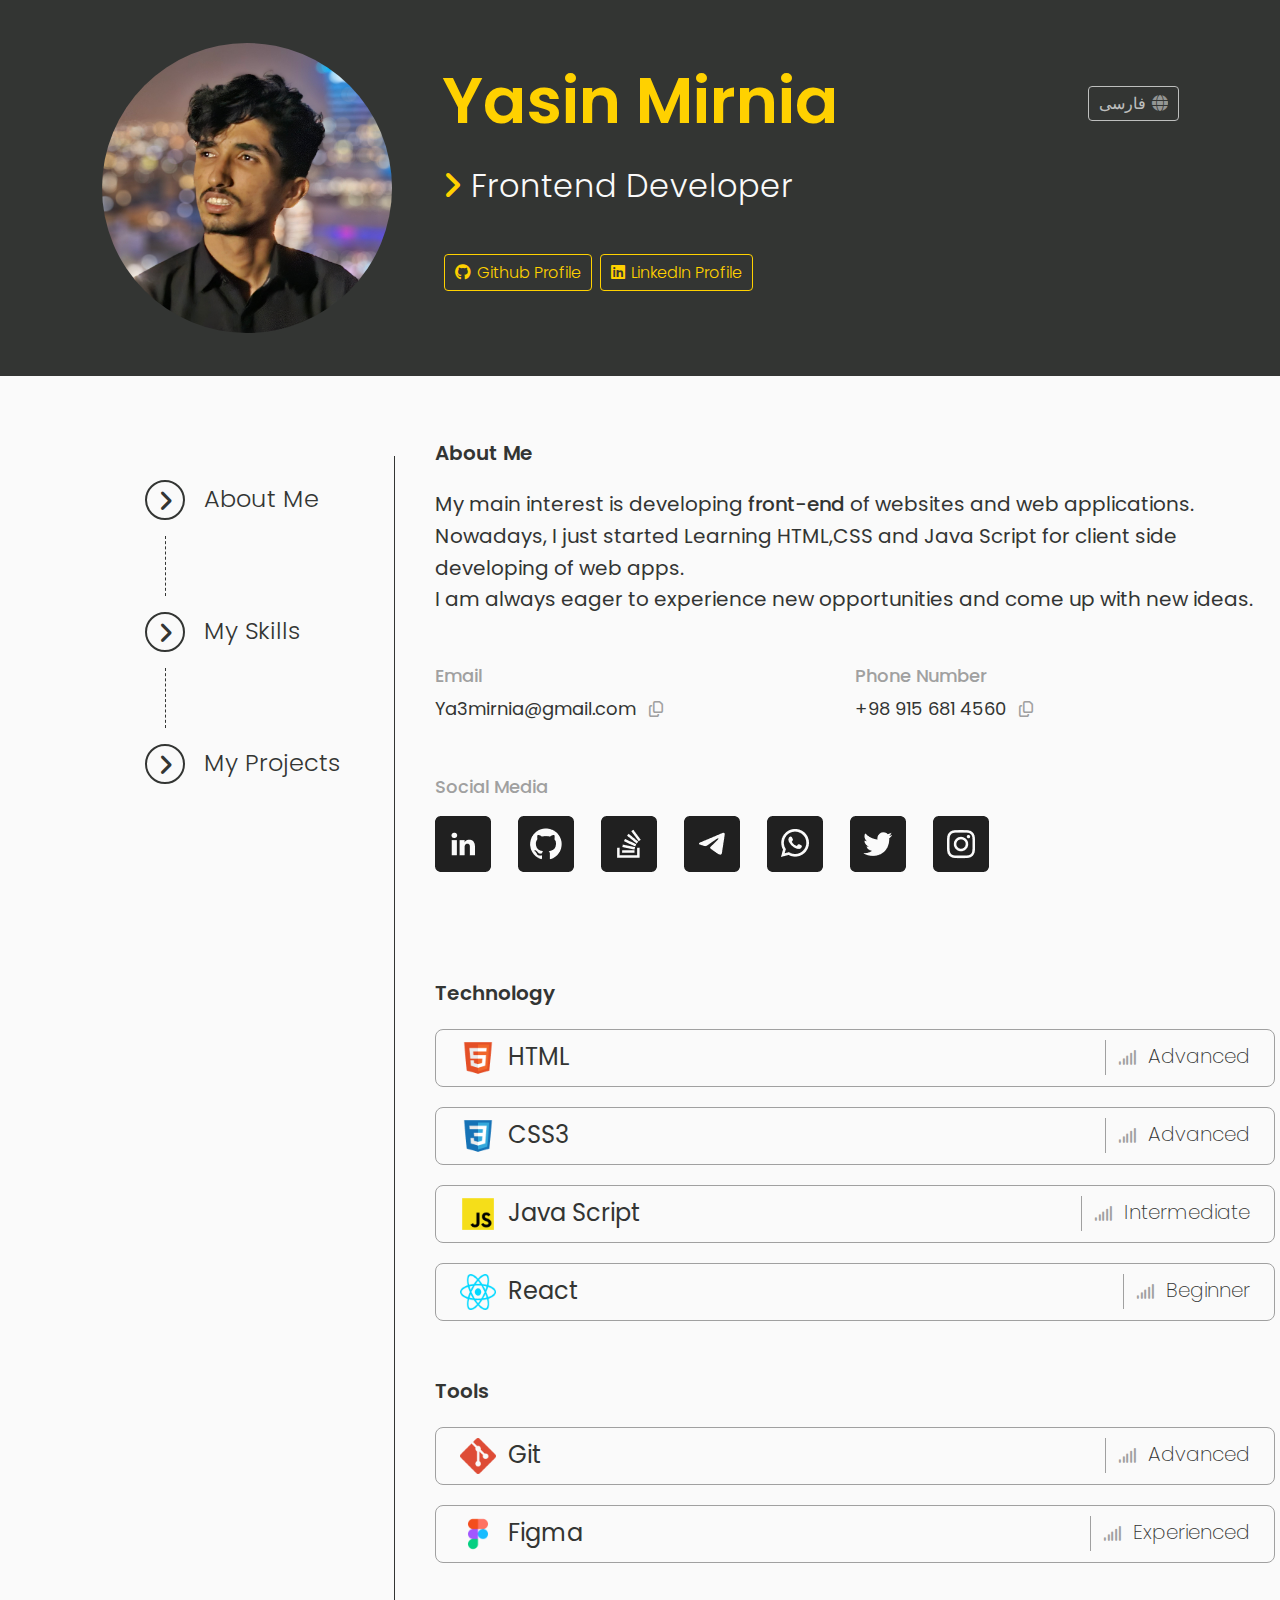
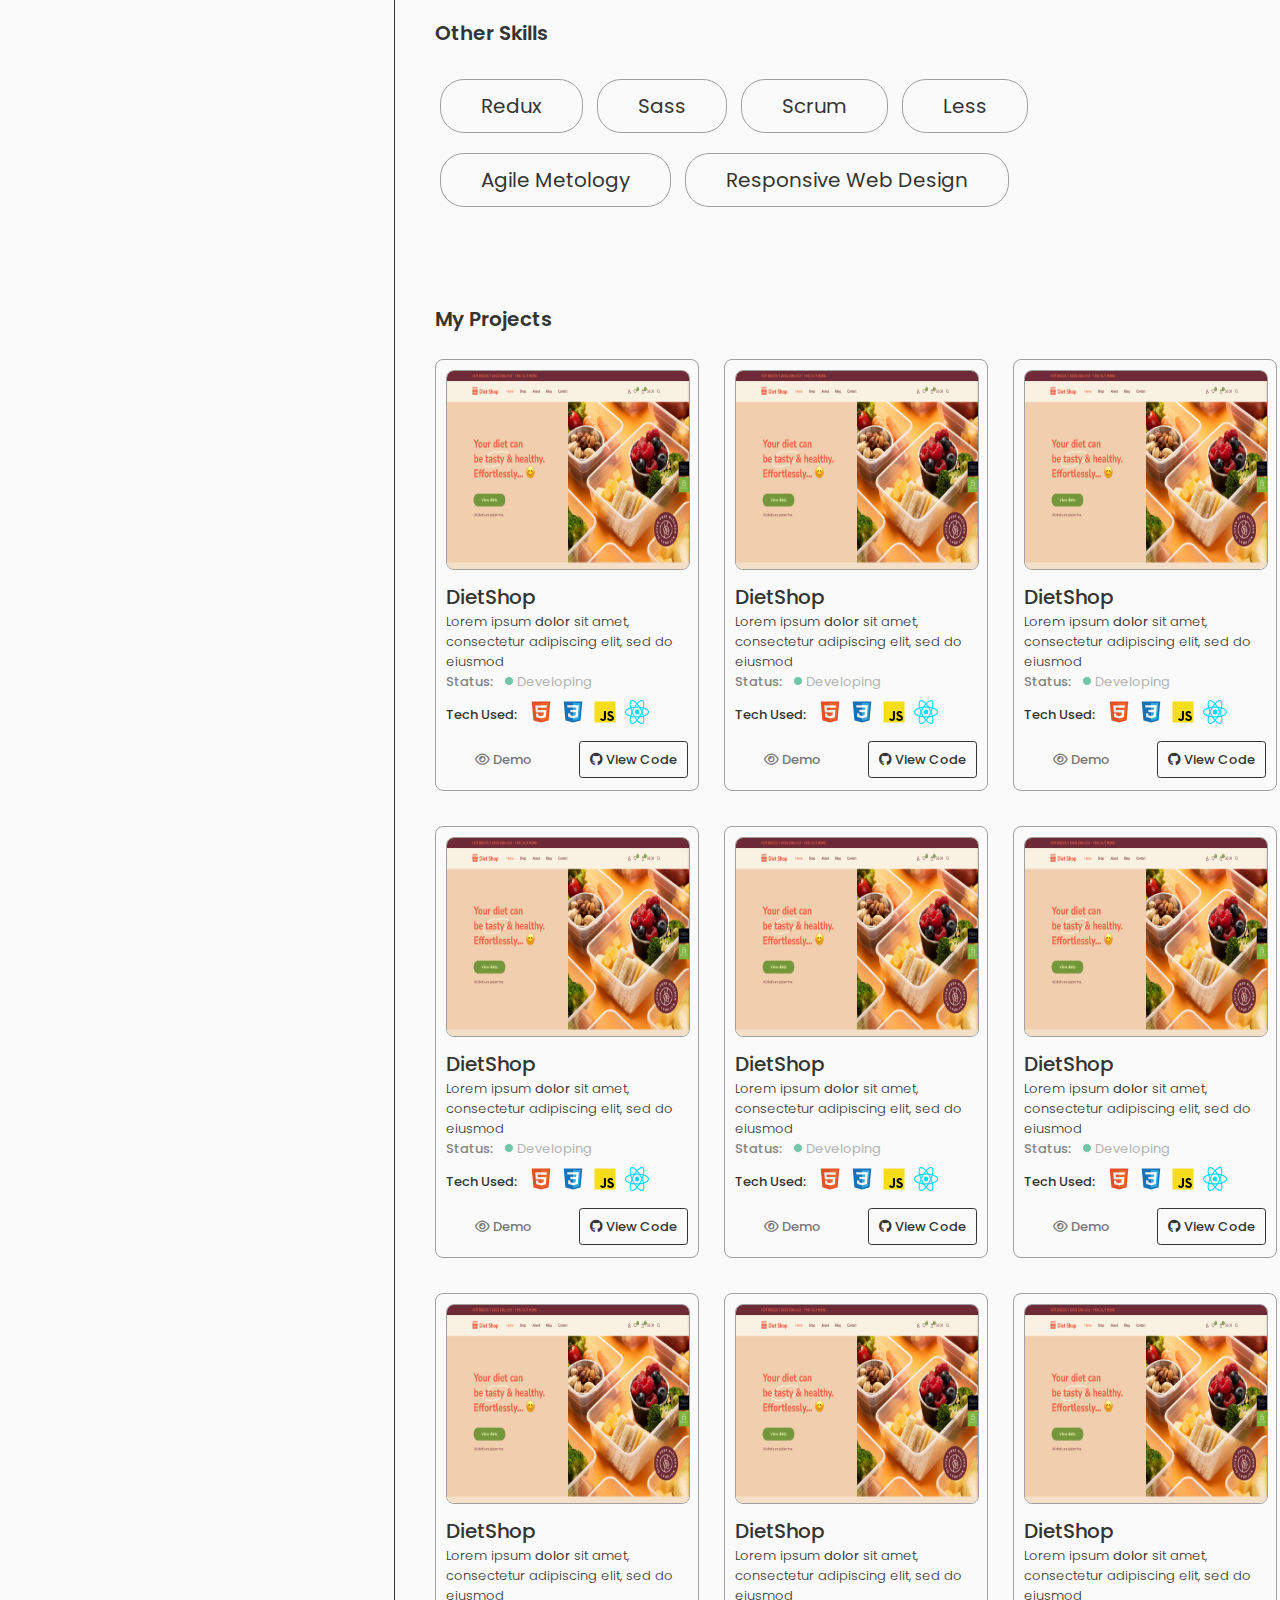
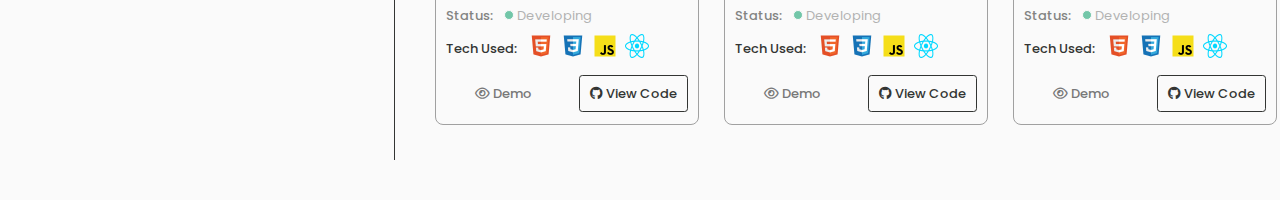
==== commit 5bbba3be: "responsive projects" ====
--- a/index.html
+++ b/index.html
@@ -155,7 +155,10 @@
 
         <!-- MY SKILLS -->
         <section class="skills">
-          <h4 id="my-skills">Technology</h4>
+          <!-- This is for responsive style -->
+          <h4 class="responsive-skills-headers">My Skills</h4>
+          <h5 class="responsive-skills-headers">Technology</h5>
+          <h4 id="my-skills" class="not-responsive">Technology</h4>
           <ul class="technology">
             <li>
               <span>
@@ -198,7 +201,9 @@
               </span>
             </li>
           </ul>
-          <h4>Tools</h4>
+          <h4 class="not-responsive">Tools</h4>
+          <!-- This is for responsive style -->
+          <h5 class="responsive-skills-headers tools-others">Tools</h5>
           <ul class="tools">
             <span>
               <li>
@@ -223,7 +228,9 @@
               </li>
             </span>
           </ul>
-          <h4>Other Skills</h4>
+          <h4 class="not-responsive">Other Skills</h4>
+          <!-- This is for responsive style -->
+          <h5 class="responsive-skills-headers tools-others">Other Skills</h5>
           <ul class="others">
             <li>Redux</li>
             <li>Sass</li>
@@ -235,22 +242,51 @@
         </section>
 
         <!-- MY PROJECTS -->
-        <section>
+        <section class="projects">
           <h4 id="my-projects">My Projects</h4>
           <div class="first">
             <div class="project">
-              <img
-                src="assets/Projects/DietShop.png"
-                alt="DietShop"
-                class="placeholder"
-              />
-              <h5>DietShop</h5>
+              <!-- This is for responsive web design -->
+              <div class="img-h5-responsive">
+                <img
+                  src="assets/Projects/DietShop.png"
+                  alt="DietShop"
+                  class="placeholder"
+                />
+                <!-- These are responsive styles -->
+                <div class="h5-tech-responsive">
+                  <h5>DietShop</h5>
+                  <div class="tech-responsive">
+                    Tech Used:
+                    <ul>
+                      <li class="html">
+                        <img src="assets/Icons/html.png" alt="html" />
+                      </li>
+                      <li>
+                        <img src="assets/Icons/css.png" alt="css" />
+                      </li>
+                      <li>
+                        <img src="assets/Icons/js.png" alt="JavaScript" />
+                      </li>
+                      <li>
+                        <img src="assets/Icons/react.png" alt="react" />
+                      </li>
+                    </ul>
+                  </div>
+                </div>
+                <!-- Responsive style of status -->
+                <p class="status-responsive">
+                  Status: <span class="circle-responsive"></span>
+                  <span>Developing</span>
+                </p>
+              </div>
+              <h6>Description</h6>
               <p>
                 Lorem ipsum <b>dolor</b> sit amet, consectetur adipiscing elit,
                 sed do eiusmod
               </p>
               <p class="status">
-                Status: <span class="circle"></span> <span>Working on it</span>
+                Status: <span class="circle"></span> <span>Developing</span>
               </p>
               <div class="tech">
                 Tech Used:
@@ -285,18 +321,47 @@
               </div>
             </div>
             <div class="project">
-              <img
-                src="assets/Projects/Franchise.png"
-                alt="Franchise"
-                class="placeholder"
-              />
-              <h5>Franchise</h5>
+              <!-- This is for responsive web design -->
+              <div class="img-h5-responsive">
+                <img
+                  src="assets/Projects/DietShop.png"
+                  alt="DietShop"
+                  class="placeholder"
+                />
+                <!-- These are responsive styles -->
+                <div class="h5-tech-responsive">
+                  <h5>DietShop</h5>
+                  <div class="tech-responsive">
+                    Tech Used:
+                    <ul>
+                      <li class="html">
+                        <img src="assets/Icons/html.png" alt="html" />
+                      </li>
+                      <li>
+                        <img src="assets/Icons/css.png" alt="css" />
+                      </li>
+                      <li>
+                        <img src="assets/Icons/js.png" alt="JavaScript" />
+                      </li>
+                      <li>
+                        <img src="assets/Icons/react.png" alt="react" />
+                      </li>
+                    </ul>
+                  </div>
+                </div>
+                <!-- Responsive style of status -->
+                <p class="status-responsive">
+                  Status: <span class="circle-responsive"></span>
+                  <span>Developing</span>
+                </p>
+              </div>
+              <h6>Description</h6>
               <p>
                 Lorem ipsum <b>dolor</b> sit amet, consectetur adipiscing elit,
                 sed do eiusmod
               </p>
               <p class="status">
-                Status: <span class="circle"></span> <span>Working on it</span>
+                Status: <span class="circle"></span> <span>Developing</span>
               </p>
               <div class="tech">
                 Tech Used:
@@ -331,20 +396,47 @@
               </div>
             </div>
             <div class="project">
-              <img
-                src="assets/Projects/SupportNinja.png"
-                alt="Support Ninja"
-                class="placeholder"
-              />
-              <h5>Support Ninja</h5>
+              <!-- This is for responsive web design -->
+              <div class="img-h5-responsive">
+                <img
+                  src="assets/Projects/DietShop.png"
+                  alt="DietShop"
+                  class="placeholder"
+                />
+                <!-- These are responsive styles -->
+                <div class="h5-tech-responsive">
+                  <h5>DietShop</h5>
+                  <div class="tech-responsive">
+                    Tech Used:
+                    <ul>
+                      <li class="html">
+                        <img src="assets/Icons/html.png" alt="html" />
+                      </li>
+                      <li>
+                        <img src="assets/Icons/css.png" alt="css" />
+                      </li>
+                      <li>
+                        <img src="assets/Icons/js.png" alt="JavaScript" />
+                      </li>
+                      <li>
+                        <img src="assets/Icons/react.png" alt="react" />
+                      </li>
+                    </ul>
+                  </div>
+                </div>
+                <!-- Responsive style of status -->
+                <p class="status-responsive">
+                  Status: <span class="circle-responsive"></span>
+                  <span>Developing</span>
+                </p>
+              </div>
+              <h6>Description</h6>
               <p>
                 Lorem ipsum <b>dolor</b> sit amet, consectetur adipiscing elit,
                 sed do eiusmod
               </p>
               <p class="status">
-                Status:
-                <span class="circle" style="background-color: black"></span>
-                <span>Not Started</span>
+                Status: <span class="circle"></span> <span>Developing</span>
               </p>
               <div class="tech">
                 Tech Used:
@@ -381,20 +473,47 @@
           </div>
           <div class="second">
             <div class="project">
-              <img
-                src="assets/Projects/Wired.png"
-                alt="Wired"
-                class="placeholder"
-              />
-              <h5>Wired</h5>
+              <!-- This is for responsive web design -->
+              <div class="img-h5-responsive">
+                <img
+                  src="assets/Projects/DietShop.png"
+                  alt="DietShop"
+                  class="placeholder"
+                />
+                <!-- These are responsive styles -->
+                <div class="h5-tech-responsive">
+                  <h5>DietShop</h5>
+                  <div class="tech-responsive">
+                    Tech Used:
+                    <ul>
+                      <li class="html">
+                        <img src="assets/Icons/html.png" alt="html" />
+                      </li>
+                      <li>
+                        <img src="assets/Icons/css.png" alt="css" />
+                      </li>
+                      <li>
+                        <img src="assets/Icons/js.png" alt="JavaScript" />
+                      </li>
+                      <li>
+                        <img src="assets/Icons/react.png" alt="react" />
+                      </li>
+                    </ul>
+                  </div>
+                </div>
+                <!-- Responsive style of status -->
+                <p class="status-responsive">
+                  Status: <span class="circle-responsive"></span>
+                  <span>Developing</span>
+                </p>
+              </div>
+              <h6>Description</h6>
               <p>
                 Lorem ipsum <b>dolor</b> sit amet, consectetur adipiscing elit,
                 sed do eiusmod
               </p>
               <p class="status">
-                Status:
-                <span class="circle" style="background-color: black"></span>
-                <span>Not Started</span>
+                Status: <span class="circle"></span> <span>Developing</span>
               </p>
               <div class="tech">
                 Tech Used:
@@ -429,20 +548,47 @@
               </div>
             </div>
             <div class="project">
-              <img
-                src="assets/Projects/IvyStat.png"
-                alt="Ivy Stat"
-                class="placeholder"
-              />
-              <h5>Ivy Stat</h5>
+              <!-- This is for responsive web design -->
+              <div class="img-h5-responsive">
+                <img
+                  src="assets/Projects/DietShop.png"
+                  alt="DietShop"
+                  class="placeholder"
+                />
+                <!-- These are responsive styles -->
+                <div class="h5-tech-responsive">
+                  <h5>DietShop</h5>
+                  <div class="tech-responsive">
+                    Tech Used:
+                    <ul>
+                      <li class="html">
+                        <img src="assets/Icons/html.png" alt="html" />
+                      </li>
+                      <li>
+                        <img src="assets/Icons/css.png" alt="css" />
+                      </li>
+                      <li>
+                        <img src="assets/Icons/js.png" alt="JavaScript" />
+                      </li>
+                      <li>
+                        <img src="assets/Icons/react.png" alt="react" />
+                      </li>
+                    </ul>
+                  </div>
+                </div>
+                <!-- Responsive style of status -->
+                <p class="status-responsive">
+                  Status: <span class="circle-responsive"></span>
+                  <span>Developing</span>
+                </p>
+              </div>
+              <h6>Description</h6>
               <p>
                 Lorem ipsum <b>dolor</b> sit amet, consectetur adipiscing elit,
                 sed do eiusmod
               </p>
               <p class="status">
-                Status:
-                <span class="circle" style="background-color: black"></span>
-                <span>Not Started</span>
+                Status: <span class="circle"></span> <span>Developing</span>
               </p>
               <div class="tech">
                 Tech Used:
@@ -477,20 +623,47 @@
               </div>
             </div>
             <div class="project">
-              <img
-                src="assets/Projects/Supertape.png"
-                alt="Supertape"
-                class="placeholder"
-              />
-              <h5>Supertape</h5>
+              <!-- This is for responsive web design -->
+              <div class="img-h5-responsive">
+                <img
+                  src="assets/Projects/DietShop.png"
+                  alt="DietShop"
+                  class="placeholder"
+                />
+                <!-- These are responsive styles -->
+                <div class="h5-tech-responsive">
+                  <h5>DietShop</h5>
+                  <div class="tech-responsive">
+                    Tech Used:
+                    <ul>
+                      <li class="html">
+                        <img src="assets/Icons/html.png" alt="html" />
+                      </li>
+                      <li>
+                        <img src="assets/Icons/css.png" alt="css" />
+                      </li>
+                      <li>
+                        <img src="assets/Icons/js.png" alt="JavaScript" />
+                      </li>
+                      <li>
+                        <img src="assets/Icons/react.png" alt="react" />
+                      </li>
+                    </ul>
+                  </div>
+                </div>
+                <!-- Responsive style of status -->
+                <p class="status-responsive">
+                  Status: <span class="circle-responsive"></span>
+                  <span>Developing</span>
+                </p>
+              </div>
+              <h6>Description</h6>
               <p>
                 Lorem ipsum <b>dolor</b> sit amet, consectetur adipiscing elit,
                 sed do eiusmod
               </p>
               <p class="status">
-                Status:
-                <span class="circle" style="background-color: black"></span>
-                <span>Not Started</span>
+                Status: <span class="circle"></span> <span>Developing</span>
               </p>
               <div class="tech">
                 Tech Used:
@@ -527,20 +700,47 @@
           </div>
           <div class="third">
             <div class="project">
-              <img
-                src="assets/Projects/GoRent.jpeg"
-                alt="GoRent"
-                class="placeholder"
-              />
-              <h5>GoRent</h5>
+              <!-- This is for responsive web design -->
+              <div class="img-h5-responsive">
+                <img
+                  src="assets/Projects/DietShop.png"
+                  alt="DietShop"
+                  class="placeholder"
+                />
+                <!-- These are responsive styles -->
+                <div class="h5-tech-responsive">
+                  <h5>DietShop</h5>
+                  <div class="tech-responsive">
+                    Tech Used:
+                    <ul>
+                      <li class="html">
+                        <img src="assets/Icons/html.png" alt="html" />
+                      </li>
+                      <li>
+                        <img src="assets/Icons/css.png" alt="css" />
+                      </li>
+                      <li>
+                        <img src="assets/Icons/js.png" alt="JavaScript" />
+                      </li>
+                      <li>
+                        <img src="assets/Icons/react.png" alt="react" />
+                      </li>
+                    </ul>
+                  </div>
+                </div>
+                <!-- Responsive style of status -->
+                <p class="status-responsive">
+                  Status: <span class="circle-responsive"></span>
+                  <span>Developing</span>
+                </p>
+              </div>
+              <h6>Description</h6>
               <p>
                 Lorem ipsum <b>dolor</b> sit amet, consectetur adipiscing elit,
                 sed do eiusmod
               </p>
               <p class="status">
-                Status:
-                <span class="circle" style="background-color: black"></span>
-                <span>Not Started</span>
+                Status: <span class="circle"></span> <span>Developing</span>
               </p>
               <div class="tech">
                 Tech Used:
@@ -575,20 +775,47 @@
               </div>
             </div>
             <div class="project">
-              <img
-                src="assets/Projects/Night-trips.jpeg"
-                alt="Night Trips"
-                class="placeholder"
-              />
-              <h5>Night Trips</h5>
+              <!-- This is for responsive web design -->
+              <div class="img-h5-responsive">
+                <img
+                  src="assets/Projects/DietShop.png"
+                  alt="DietShop"
+                  class="placeholder"
+                />
+                <!-- These are responsive styles -->
+                <div class="h5-tech-responsive">
+                  <h5>DietShop</h5>
+                  <div class="tech-responsive">
+                    Tech Used:
+                    <ul>
+                      <li class="html">
+                        <img src="assets/Icons/html.png" alt="html" />
+                      </li>
+                      <li>
+                        <img src="assets/Icons/css.png" alt="css" />
+                      </li>
+                      <li>
+                        <img src="assets/Icons/js.png" alt="JavaScript" />
+                      </li>
+                      <li>
+                        <img src="assets/Icons/react.png" alt="react" />
+                      </li>
+                    </ul>
+                  </div>
+                </div>
+                <!-- Responsive style of status -->
+                <p class="status-responsive">
+                  Status: <span class="circle-responsive"></span>
+                  <span>Developing</span>
+                </p>
+              </div>
+              <h6>Description</h6>
               <p>
                 Lorem ipsum <b>dolor</b> sit amet, consectetur adipiscing elit,
                 sed do eiusmod
               </p>
               <p class="status">
-                Status:
-                <span class="circle" style="background-color: black"></span>
-                <span>Not Started</span>
+                Status: <span class="circle"></span> <span>Developing</span>
               </p>
               <div class="tech">
                 Tech Used:
@@ -623,20 +850,47 @@
               </div>
             </div>
             <div class="project">
-              <img
-                src="assets/Projects/NFTICO.jpeg"
-                alt="NFTICO"
-                class="placeholder"
-              />
-              <h5>NFTICO</h5>
+              <!-- This is for responsive web design -->
+              <div class="img-h5-responsive">
+                <img
+                  src="assets/Projects/DietShop.png"
+                  alt="DietShop"
+                  class="placeholder"
+                />
+                <!-- These are responsive styles -->
+                <div class="h5-tech-responsive">
+                  <h5>DietShop</h5>
+                  <div class="tech-responsive">
+                    Tech Used:
+                    <ul>
+                      <li class="html">
+                        <img src="assets/Icons/html.png" alt="html" />
+                      </li>
+                      <li>
+                        <img src="assets/Icons/css.png" alt="css" />
+                      </li>
+                      <li>
+                        <img src="assets/Icons/js.png" alt="JavaScript" />
+                      </li>
+                      <li>
+                        <img src="assets/Icons/react.png" alt="react" />
+                      </li>
+                    </ul>
+                  </div>
+                </div>
+                <!-- Responsive style of status -->
+                <p class="status-responsive">
+                  Status: <span class="circle-responsive"></span>
+                  <span>Developing</span>
+                </p>
+              </div>
+              <h6>Description</h6>
               <p>
                 Lorem ipsum <b>dolor</b> sit amet, consectetur adipiscing elit,
                 sed do eiusmod
               </p>
               <p class="status">
-                Status:
-                <span class="circle" style="background-color: black"></span>
-                <span>Not Started</span>
+                Status: <span class="circle"></span> <span>Developing</span>
               </p>
               <div class="tech">
                 Tech Used:
--- a/style.css
+++ b/style.css
@@ -342,6 +342,7 @@
 .skills {
   width: 840px;
 }
+
 .skills h4 {
   margin: 0px;
   padding-top: 40px;
@@ -405,7 +406,6 @@
   margin: 10px 5px;
 }
 
-/* MY PROJECTS */
 .project {
   width: 264px;
   height: 432px;
@@ -422,7 +422,7 @@
   font-weight: 500;
   font-size: 20px;
   line-height: 20px;
-  margin: 12px 0px 0px;
+  margin: 10px 0px 0px;
 }
 
 .project p {
@@ -445,7 +445,7 @@
   font-size: 13px;
   display: flex;
   align-items: center;
-  margin-top: 15px;
+  margin-top: 8px;
 }
 
 .tech ul {
@@ -470,7 +470,7 @@
   display: flex;
   justify-content: space-between;
   align-items: center;
-  margin-top: 15px;
+  margin-top: 12px;
   font-weight: 500;
   font-size: 13px;
 }
@@ -515,6 +515,7 @@
   font-size: 13px;
   opacity: 0.6;
   margin: 0px;
+  display: block;
 }
 
 .project .status .circle {
@@ -532,3 +533,24 @@
   font-weight: 400;
   opacity: 0.6;
 }
+
+/* RESPONSIVE */
+h6 {
+  display: none;
+}
+
+.responsive-skills-headers {
+  display: none;
+}
+
+.tech-responsive {
+  display: none;
+}
+
+.project div .status-responsive {
+  display: none;
+}
+
+.img-h5-responsive {
+  display: block;
+}
--- a/responsive.css
+++ b/responsive.css
@@ -88,11 +88,13 @@
 
   .sections section {
     border-top: 1px solid #d9d9d9;
-    padding: 60px 0px;
+    padding: 40px 0px;
   }
 
   body .sections .about-me {
     width: auto;
+    height: auto;
+    padding-bottom: 0;
   }
 
   .sections .about-me h4 {
@@ -137,7 +139,212 @@
   }
 
   body .skills {
-    margin-top: 180px;
+    margin-top: 50px;
     padding-top: 40px;
+    width: 100%;
+  }
+
+  .skills h4 {
+    padding-top: 20px;
+  }
+
+  .not-responsive {
+    display: none;
+  }
+
+  .responsive-skills-headers {
+    display: block;
+  }
+
+  h4.responsive-skills-headers {
+    font-weight: 500;
+    font-size: 24px;
+    line-height: 32px;
+  }
+
+  h5.responsive-skills-headers {
+    font-weight: 700;
+    font-size: 16px;
+    line-height: 10px;
+    color: #a0a0a0;
+    margin: 20px 0px 0;
+  }
+
+  .technology li,
+  .tools li {
+    width: 100%;
+    margin-bottom: 10px;
+  }
+
+  .technology li span img,
+  .tools li span img {
+    margin-right: 3px;
+  }
+
+  .technology li span:first-child,
+  .tools li span:first-child {
+    font-weight: 400;
+    font-size: 16px;
+    line-height: 16px;
+  }
+
+  .technology li span:last-child,
+  .tools li span:last-child {
+    font-weight: 400;
+    font-size: 12px;
+    line-height: 16px;
+  }
+
+  .technology li span i,
+  .tools li span i {
+    font-size: 12px;
+    padding: 5px 5px 5px 12px;
+    border-left: 0.5px solid rgba(160, 160, 160, 0.8);
+  }
+
+  .tools-others {
+    padding-top: 20px;
+  }
+
+  .others {
+    width: 100%;
+    height: auto;
+  }
+  .others li {
+    font-weight: 400;
+    font-size: 16px;
+    line-height: 22px;
+    padding: 8px 24px;
+    margin: 5px 2.5px;
+  }
+
+  .projects {
+    width: 100%;
+  }
+
+  #my-projects {
+    padding-top: 0;
+    font-size: 24px;
+    font-weight: 500;
+    line-height: 34px;
+  }
+
+  .project {
+    width: 100%;
+    margin-right: 0;
+    margin-bottom: 20px;
+    height: 262px;
+    display: block;
+  }
+
+  .project .placeholder {
+    width: 123px;
+    height: 100px;
+  }
+
+  .project h5 {
+    font-size: 16px;
+    font-weight: 500;
+    line-height: 20px;
+    margin-left: 8px;
+    margin-top: 0;
+  }
+
+  .first,
+  .second,
+  .third {
+    flex-direction: column;
+  }
+
+  .img-h5-responsive {
+    display: flex;
+    height: 108px;
+  }
+
+  .tech {
+    display: none;
+  }
+
+  .tech-responsive {
+    margin-top: 32px;
+    margin-left: 8px;
+    font-weight: 600;
+    font-size: 12px;
+    line-height: 18px;
+    color: #a0a0a0;
+    display: block;
+  }
+
+  .tech-responsive ul {
+    margin-top: 8px;
+  }
+
+  .tech-responsive ul li img {
+    width: 20px;
+    height: 20px;
+  }
+
+  .tech-responsive ul li {
+    display: inline-block;
+    margin-right: 2px;
+  }
+
+  .h5-tech-responsive {
+    display: flex;
+    flex-direction: column;
+  }
+
+  .tech-responsive ul .html {
+    margin-left: 0;
+  }
+
+  .project div .status-responsive {
+    font-weight: 500;
+    font-size: 10px;
+    opacity: 0.6;
+    margin-top: 0px;
+    display: block;
+  }
+
+  .project div .status-responsive .circle-responsive {
+    display: inline-block;
+    width: 8px;
+    height: 8px;
+    border: 0.5px solid #fafafa;
+    border-radius: 50%;
+    background-color: rgb(25, 165, 115);
+    margin-left: 4px;
+    opacity: 1;
+    text-shadow: 0px 1px 2px rgba(25, 165, 115, 0.1);
+  }
+
+  .project .status-responsive span:last-child {
+    font-weight: 400;
+    opacity: 0.8;
+  }
+
+  .project .status {
+    display: none;
+  }
+
+  h6 {
+    display: block;
+    font-weight: 500;
+    font-size: 12px;
+    line-height: 18px;
+    margin: 0;
+    color: #a0a0a0;
+  }
+
+  .project > p {
+    font-weight: 300;
+    font-size: 12px;
+    line-height: 18px;
+    border-bottom: 0.5px solid #a0a0a0;
+    padding-bottom: 15px;
+  }
+
+  .project .demo {
+    padding: 8px 29px;
   }
 }
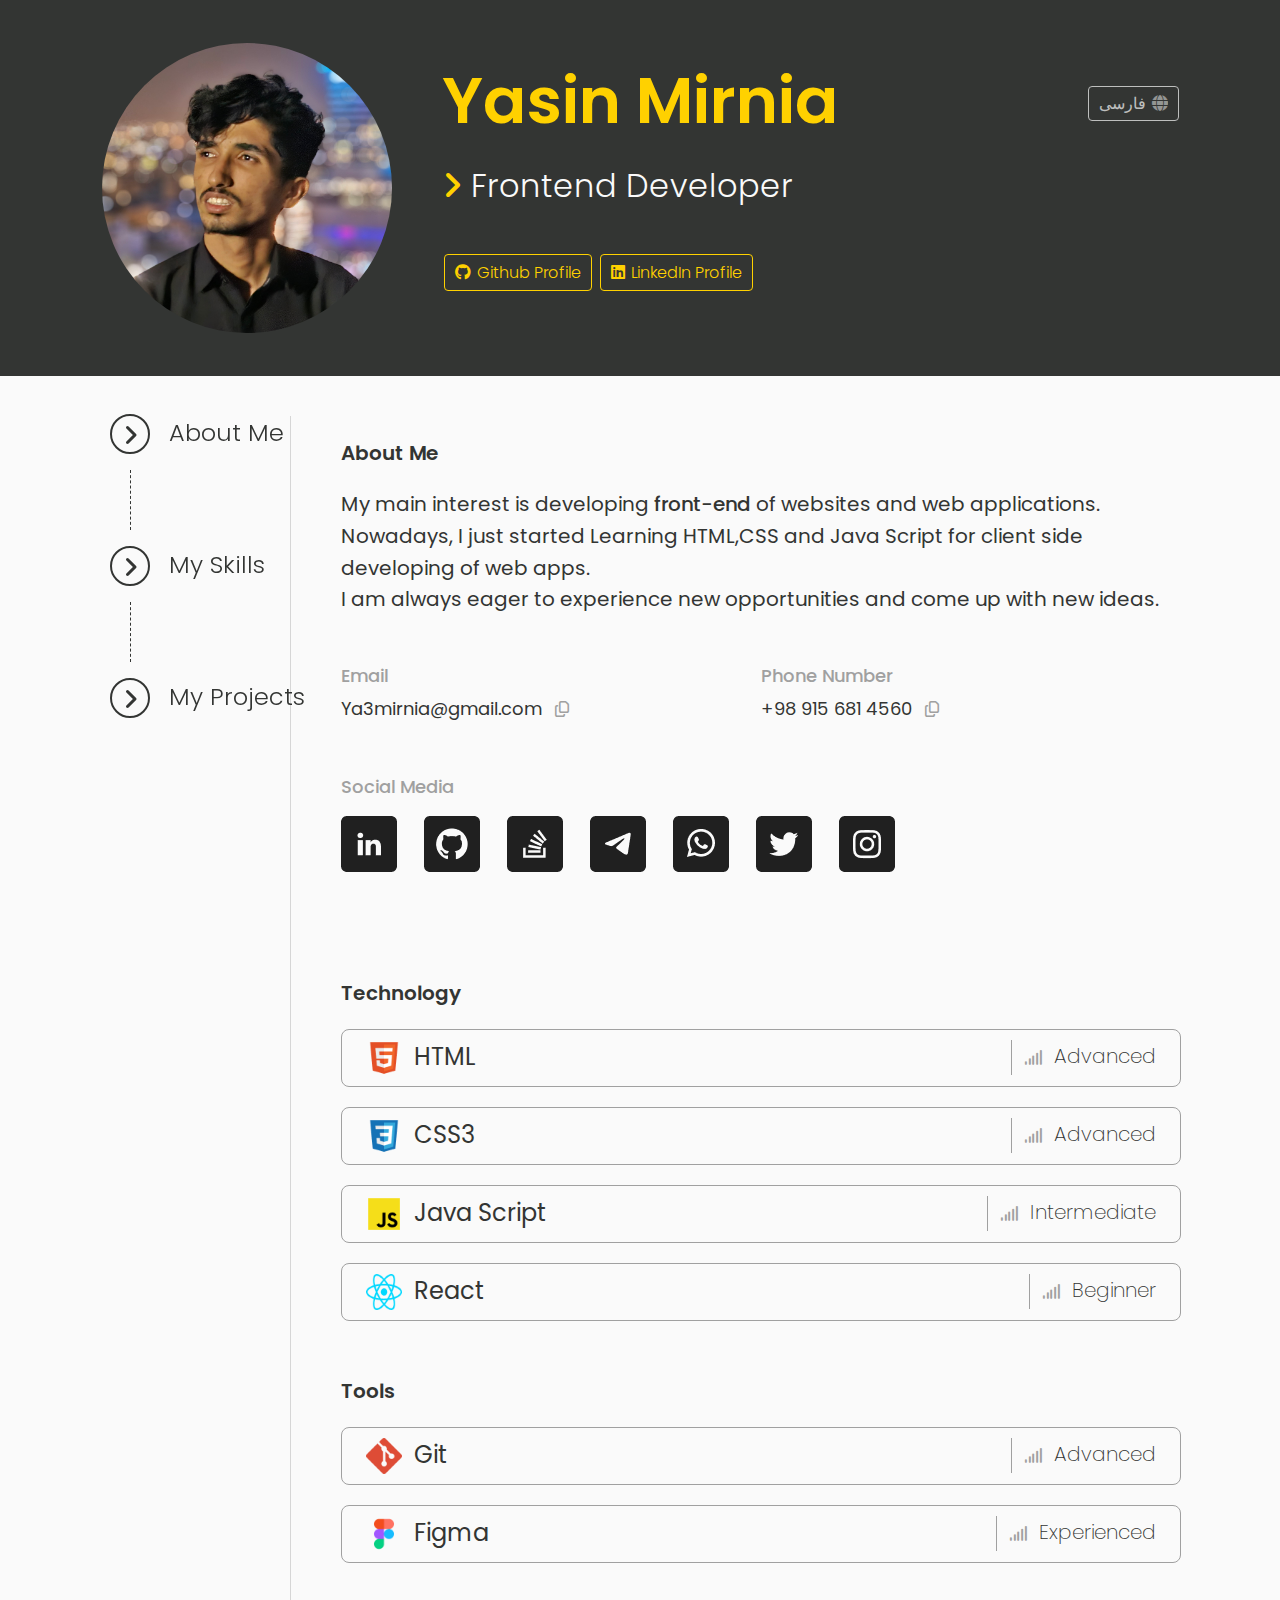
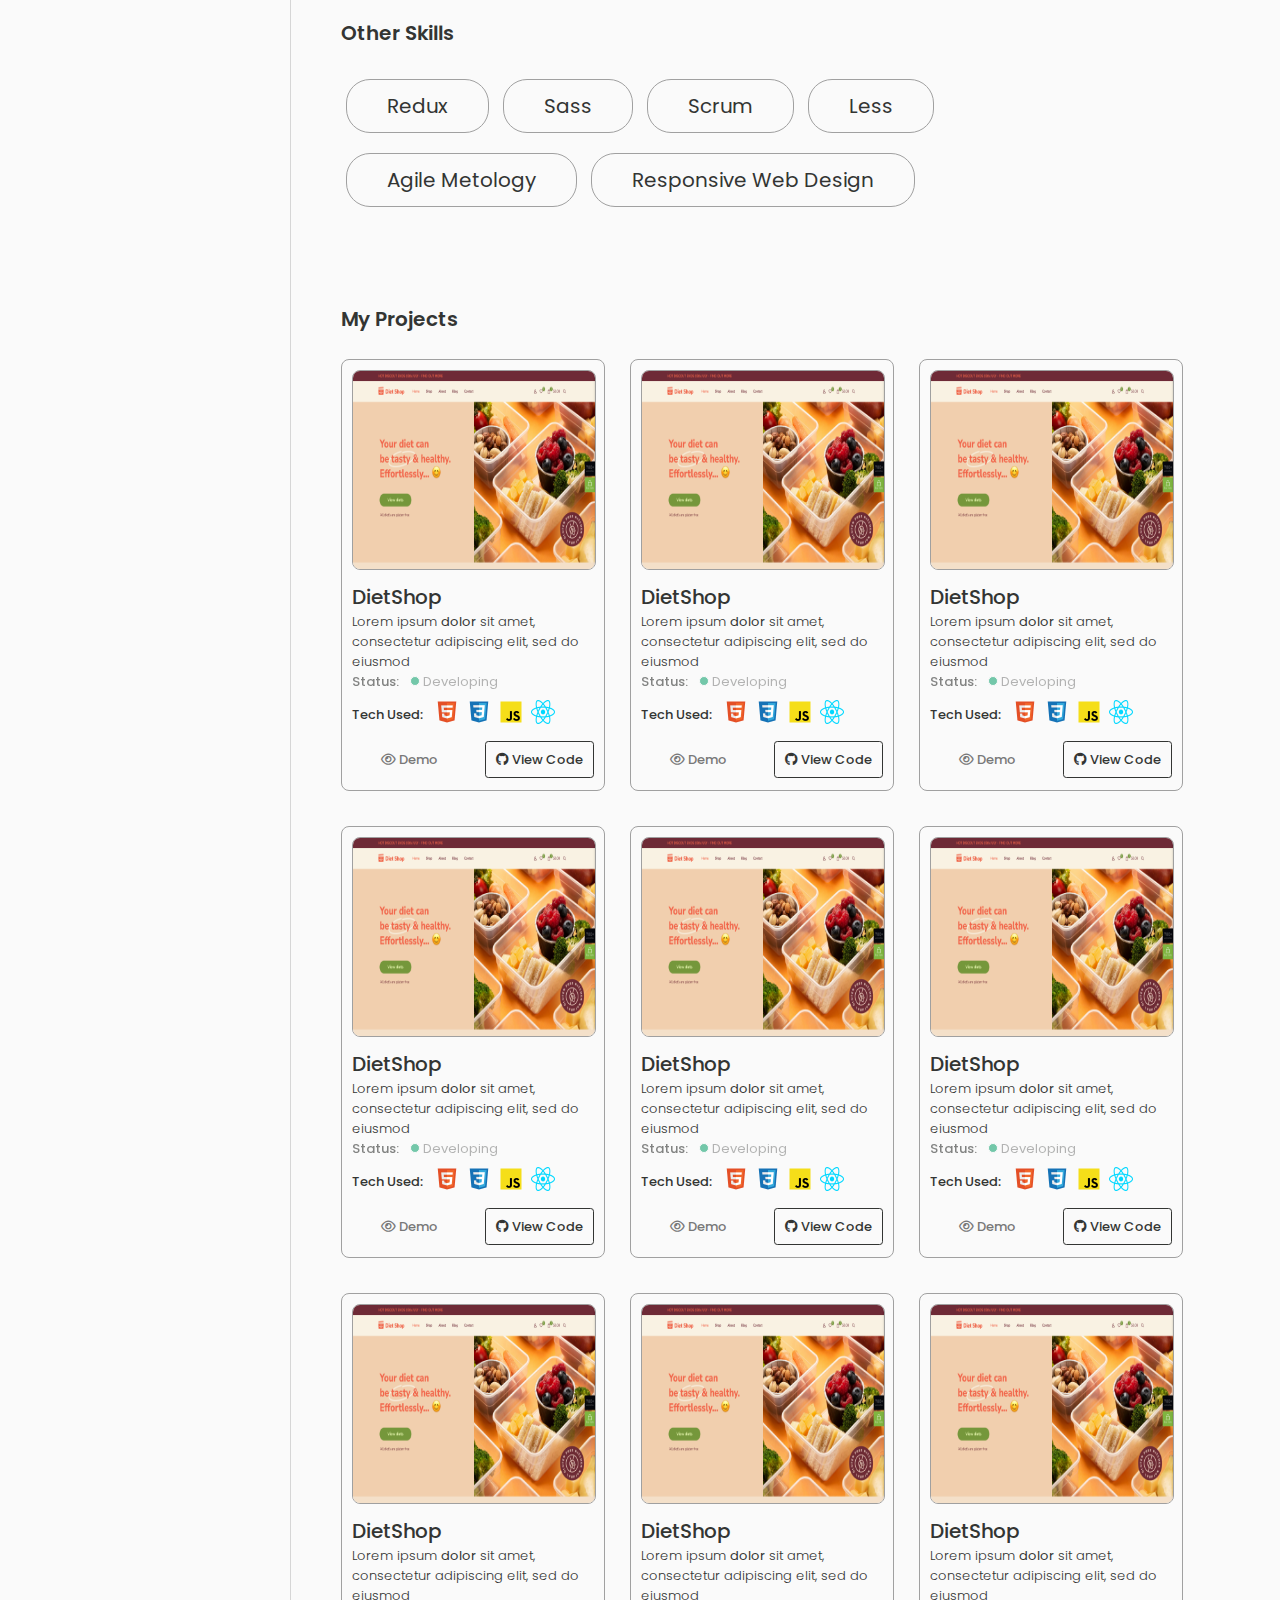
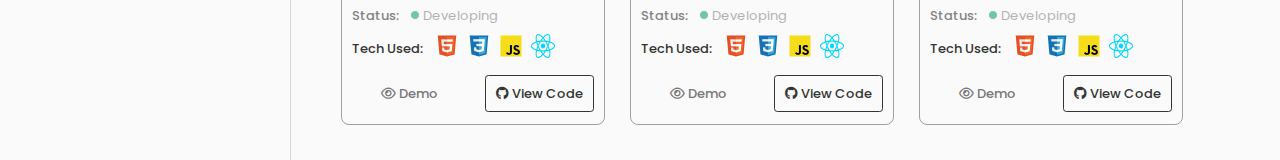
==== commit 46300081: "responsive navbar" ====
--- a/index.html
+++ b/index.html
@@ -154,7 +154,7 @@
         </section>
 
         <!-- MY SKILLS -->
-        <section class="skills">
+        <section class="skills" id="myskills">
           <!-- This is for responsive style -->
           <h4 class="responsive-skills-headers">My Skills</h4>
           <h5 class="responsive-skills-headers">Technology</h5>
@@ -928,5 +928,20 @@
         </section>
       </div>
     </div>
+    <nav class="nav-mobile">
+      <ul>
+        <li class="active">
+          <a href="#about"><i class="fa-regular fa-user"></i> About Me</a>
+        </li>
+        <li class="active">
+          <a href="#myskills"><i class="fa-solid fa-code"></i> Skills</a>
+        </li>
+        <li class="active">
+          <a href="#my-projects"
+            ><i class="fa-regular fa-file-code"></i> Projects</a
+          >
+        </li>
+      </ul>
+    </nav>
   </body>
 </html>
--- a/style.css
+++ b/style.css
@@ -85,11 +85,16 @@
   color: #ffd100;
 }
 
-.header,
-.container {
+.header {
   display: flex;
   justify-content: center;
   padding: 40px 0px;
+}
+
+.container {
+  display: flex;
+  justify-content: center;
+  padding: 40px 0px 0px;
 }
 
 .header {
@@ -173,23 +178,28 @@
 /* layout of page */
 .sections {
   width: 700px;
+  border-left: 1px solid #d6d6d6;
+  padding-left: 50px;
 }
 
 /* NAVABAR */
-nav {
+.container nav {
   width: 250px;
   font-size: 24px;
   font-weight: 300;
-  border-right: 1px solid #333533;
   margin: 40px 40px 0px 0px;
-}
-
-nav ul li:hover .active,
-nav li:active .active {
-  font-weight: 500;
-}
-
-nav ul li .marker {
+  padding-bottom: 0;
+  position: fixed;
+  left: 110px;
+  top: 350px;
+}
+
+.container nav ul li:hover .active,
+.container nav li:active .active {
+  font-weight: 500;
+}
+
+.container nav ul li .marker {
   width: 40px;
   height: 40px;
   line-height: 40px;
@@ -201,13 +211,13 @@
   margin-right: 12px;
 }
 
-nav ul li:active .marker,
-nav ul li:hover .marker {
+.container nav ul li:active .marker,
+.container nav ul li:hover .marker {
   background-color: #333533;
   color: #ffd100;
 }
 
-nav ul li:not(:last-child)::after {
+.container nav ul li:not(:last-child)::after {
   content: "";
   border-left: 1.5px dashed #333533;
   display: block;
@@ -215,7 +225,7 @@
   margin: 16px 0px 16px 20px;
 }
 
-nav ul li {
+.container nav ul li {
   cursor: pointer;
 }
 
@@ -554,3 +564,7 @@
 .img-h5-responsive {
   display: block;
 }
+
+.nav-mobile {
+  display: none;
+}
--- a/responsive.css
+++ b/responsive.css
@@ -17,6 +17,8 @@
     width: auto;
     margin: auto;
   }
+
+  /* HEADER */
 
   .header,
   .container {
@@ -86,6 +88,8 @@
     font-size: 14px;
   }
 
+  /* ABOUT ME */
+
   .sections section {
     border-top: 1px solid #d9d9d9;
     padding: 40px 0px;
@@ -138,6 +142,8 @@
     line-height: 22px;
   }
 
+  /* SKILLS */
+
   body .skills {
     margin-top: 50px;
     padding-top: 40px;
@@ -217,6 +223,8 @@
     padding: 8px 24px;
     margin: 5px 2.5px;
   }
+
+  /* PROJECTS */
 
   .projects {
     width: 100%;
@@ -347,4 +355,44 @@
   .project .demo {
     padding: 8px 29px;
   }
+
+  /* NAVBAR */
+
+  .nav-mobile {
+    display: block;
+    background-color: #353535;
+    color: #fafafa;
+    position: fixed;
+    width: 100%;
+    bottom: 0;
+  }
+
+  .nav-mobile ul {
+    display: flex;
+    justify-content: space-between;
+    margin-bottom: 0;
+    margin-top: 0;
+  }
+
+  .nav-mobile ul li a {
+    color: #fafafa;
+  }
+
+  .nav-mobile ul li a i {
+    margin-right: 5px;
+  }
+
+  .nav-mobile ul li {
+    font-size: 15px;
+    font-weight: 500;
+    padding-top: 15px;
+    padding-bottom: 15px;
+    text-align: center;
+    flex: 1;
+  }
+
+  .nav-mobile ul li a:active {
+    color: #ffd100;
+    border-bottom: 4px solid #ffd100;
+  }
 }
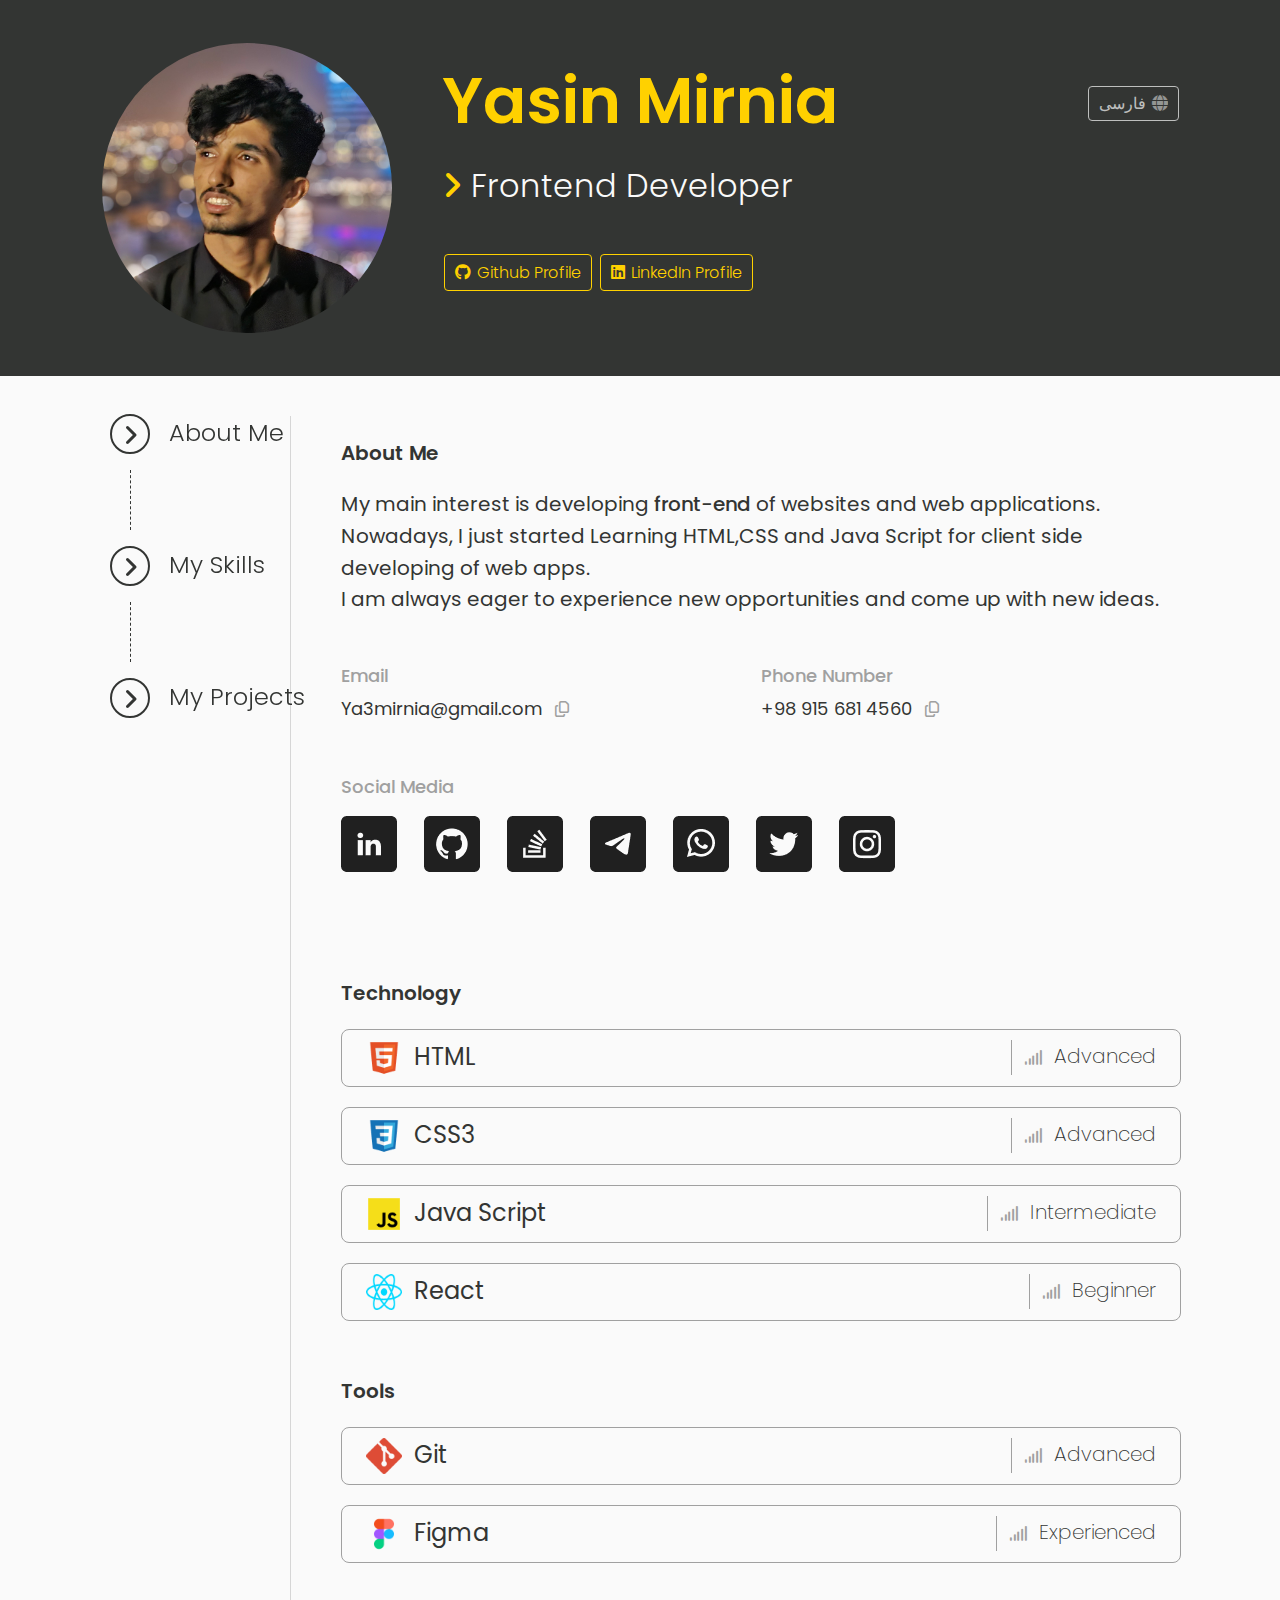
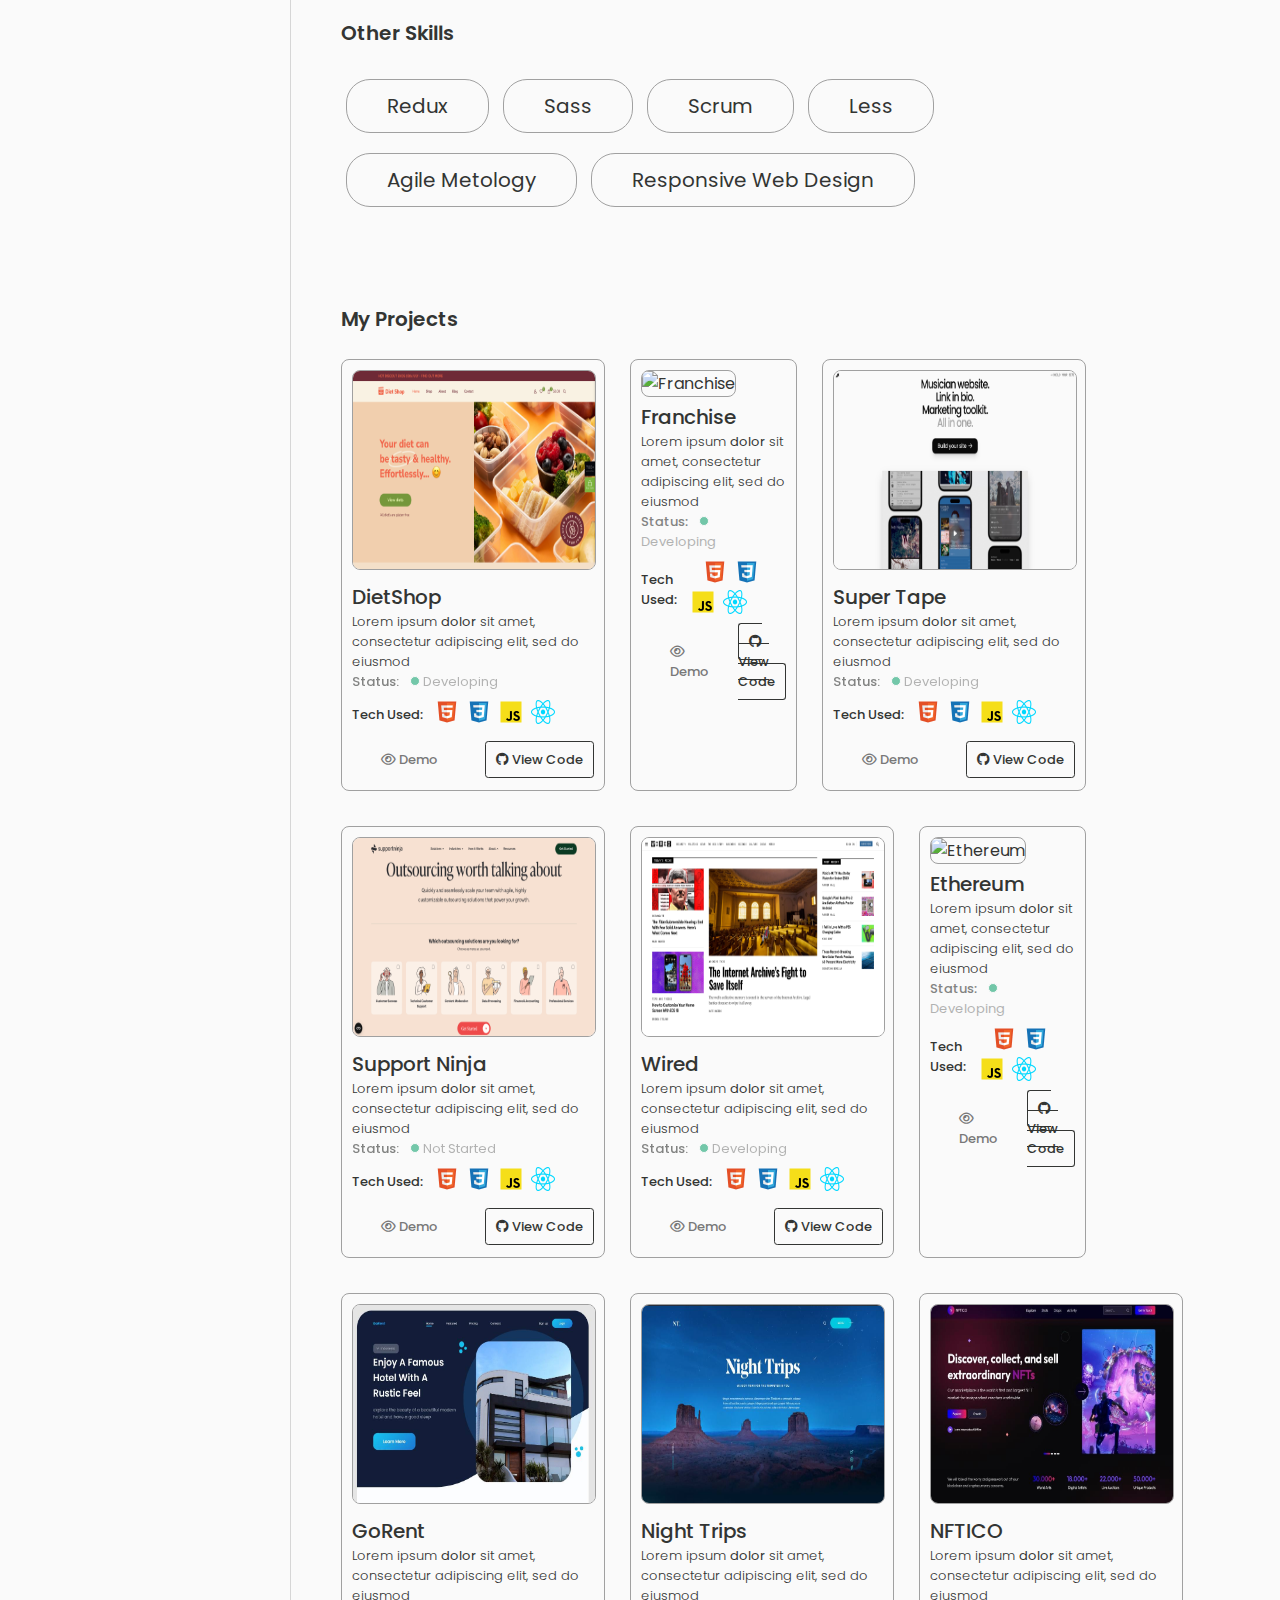
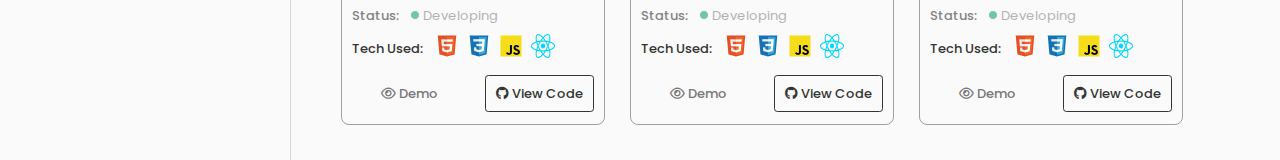
==== commit 63f6b193: "fix some projects" ====
--- a/index.html
+++ b/index.html
@@ -324,13 +324,13 @@
               <!-- This is for responsive web design -->
               <div class="img-h5-responsive">
                 <img
-                  src="assets/Projects/DietShop.png"
-                  alt="DietShop"
+                  src="assets/Projects/Franchise.png"
+                  alt="Franchise"
                   class="placeholder"
                 />
                 <!-- These are responsive styles -->
                 <div class="h5-tech-responsive">
-                  <h5>DietShop</h5>
+                  <h5>Franchise</h5>
                   <div class="tech-responsive">
                     Tech Used:
                     <ul>
@@ -399,13 +399,13 @@
               <!-- This is for responsive web design -->
               <div class="img-h5-responsive">
                 <img
-                  src="assets/Projects/DietShop.png"
-                  alt="DietShop"
+                  src="assets/Projects/Supertape.png"
+                  alt="Supertape"
                   class="placeholder"
                 />
                 <!-- These are responsive styles -->
                 <div class="h5-tech-responsive">
-                  <h5>DietShop</h5>
+                  <h5>Super Tape</h5>
                   <div class="tech-responsive">
                     Tech Used:
                     <ul>
@@ -476,13 +476,88 @@
               <!-- This is for responsive web design -->
               <div class="img-h5-responsive">
                 <img
-                  src="assets/Projects/DietShop.png"
-                  alt="DietShop"
+                  src="assets/Projects/SupportNinja.png"
+                  alt="Support Ninja"
                   class="placeholder"
                 />
                 <!-- These are responsive styles -->
                 <div class="h5-tech-responsive">
-                  <h5>DietShop</h5>
+                  <h5>Support Ninja</h5>
+                  <div class="tech-responsive">
+                    Tech Used:
+                    <ul>
+                      <li class="html">
+                        <img src="assets/Icons/html.png" alt="html" />
+                      </li>
+                      <li>
+                        <img src="assets/Icons/css.png" alt="css" />
+                      </li>
+                      <li>
+                        <img src="assets/Icons/js.png" alt="JavaScript" />
+                      </li>
+                      <li>
+                        <img src="assets/Icons/react.png" alt="react" />
+                      </li>
+                    </ul>
+                  </div>
+                </div>
+                <!-- Responsive style of status -->
+                <p class="status-responsive">
+                  Status: <span class="circle-responsive"></span>
+                  <span>Nt started</span>
+                </p>
+              </div>
+              <h6>Description</h6>
+              <p>
+                Lorem ipsum <b>dolor</b> sit amet, consectetur adipiscing elit,
+                sed do eiusmod
+              </p>
+              <p class="status">
+                Status: <span class="circle"></span> <span>Not Started</span>
+              </p>
+              <div class="tech">
+                Tech Used:
+                <ul>
+                  <li class="html">
+                    <img src="assets/Icons/html.png" alt="html" />
+                  </li>
+                  <li>
+                    <img src="assets/Icons/css.png" alt="css" />
+                  </li>
+                  <li>
+                    <img src="assets/Icons/js.png" alt="JavaScript" />
+                  </li>
+                  <li>
+                    <img src="assets/Icons/react.png" alt="react" />
+                  </li>
+                </ul>
+              </div>
+              <div class="demo">
+                <span>
+                  <a href="#" target="_blank">
+                    <i class="fa-regular fa-eye"></i>
+                    Demo
+                  </a>
+                </span>
+                <span>
+                  <a href="#" target="_blank">
+                    <i class="fa-brands fa-github"></i>
+                    View Code
+                  </a>
+                </span>
+              </div>
+            </div>
+            <div class="project">
+              <!-- This is for responsive web design -->
+              <div class="img-h5-responsive">
+                <img
+                  src="assets/Projects/Wired.png"
+                  alt="Wired"
+                  class="placeholder"
+                />
+                <!-- These are responsive styles -->
+                <div class="h5-tech-responsive">
+                  <h5>Wired</h5>
                   <div class="tech-responsive">
                     Tech Used:
                     <ul>
@@ -551,13 +626,13 @@
               <!-- This is for responsive web design -->
               <div class="img-h5-responsive">
                 <img
-                  src="assets/Projects/DietShop.png"
-                  alt="DietShop"
+                  src="assets/Projects/Ethereum.png"
+                  alt="Ethereum"
                   class="placeholder"
                 />
                 <!-- These are responsive styles -->
                 <div class="h5-tech-responsive">
-                  <h5>DietShop</h5>
+                  <h5>Ethereum</h5>
                   <div class="tech-responsive">
                     Tech Used:
                     <ul>
@@ -622,17 +697,19 @@
                 </span>
               </div>
             </div>
+          </div>
+          <div class="third">
             <div class="project">
               <!-- This is for responsive web design -->
               <div class="img-h5-responsive">
                 <img
-                  src="assets/Projects/DietShop.png"
-                  alt="DietShop"
+                  src="assets/Projects/GoRent.jpeg"
+                  alt="GoRent"
                   class="placeholder"
                 />
                 <!-- These are responsive styles -->
                 <div class="h5-tech-responsive">
-                  <h5>DietShop</h5>
+                  <h5>GoRent</h5>
                   <div class="tech-responsive">
                     Tech Used:
                     <ul>
@@ -697,19 +774,17 @@
                 </span>
               </div>
             </div>
-          </div>
-          <div class="third">
             <div class="project">
               <!-- This is for responsive web design -->
               <div class="img-h5-responsive">
                 <img
-                  src="assets/Projects/DietShop.png"
-                  alt="DietShop"
+                  src="assets/Projects/Night-trips.jpeg"
+                  alt="Night Trips"
                   class="placeholder"
                 />
                 <!-- These are responsive styles -->
                 <div class="h5-tech-responsive">
-                  <h5>DietShop</h5>
+                  <h5>Night Trips</h5>
                   <div class="tech-responsive">
                     Tech Used:
                     <ul>
@@ -778,88 +853,13 @@
               <!-- This is for responsive web design -->
               <div class="img-h5-responsive">
                 <img
-                  src="assets/Projects/DietShop.png"
-                  alt="DietShop"
+                  src="assets/Projects/NFTICO.jpeg"
+                  alt="NFTICO"
                   class="placeholder"
                 />
                 <!-- These are responsive styles -->
                 <div class="h5-tech-responsive">
-                  <h5>DietShop</h5>
-                  <div class="tech-responsive">
-                    Tech Used:
-                    <ul>
-                      <li class="html">
-                        <img src="assets/Icons/html.png" alt="html" />
-                      </li>
-                      <li>
-                        <img src="assets/Icons/css.png" alt="css" />
-                      </li>
-                      <li>
-                        <img src="assets/Icons/js.png" alt="JavaScript" />
-                      </li>
-                      <li>
-                        <img src="assets/Icons/react.png" alt="react" />
-                      </li>
-                    </ul>
-                  </div>
-                </div>
-                <!-- Responsive style of status -->
-                <p class="status-responsive">
-                  Status: <span class="circle-responsive"></span>
-                  <span>Developing</span>
-                </p>
-              </div>
-              <h6>Description</h6>
-              <p>
-                Lorem ipsum <b>dolor</b> sit amet, consectetur adipiscing elit,
-                sed do eiusmod
-              </p>
-              <p class="status">
-                Status: <span class="circle"></span> <span>Developing</span>
-              </p>
-              <div class="tech">
-                Tech Used:
-                <ul>
-                  <li class="html">
-                    <img src="assets/Icons/html.png" alt="html" />
-                  </li>
-                  <li>
-                    <img src="assets/Icons/css.png" alt="css" />
-                  </li>
-                  <li>
-                    <img src="assets/Icons/js.png" alt="JavaScript" />
-                  </li>
-                  <li>
-                    <img src="assets/Icons/react.png" alt="react" />
-                  </li>
-                </ul>
-              </div>
-              <div class="demo">
-                <span>
-                  <a href="#" target="_blank">
-                    <i class="fa-regular fa-eye"></i>
-                    Demo
-                  </a>
-                </span>
-                <span>
-                  <a href="#" target="_blank">
-                    <i class="fa-brands fa-github"></i>
-                    View Code
-                  </a>
-                </span>
-              </div>
-            </div>
-            <div class="project">
-              <!-- This is for responsive web design -->
-              <div class="img-h5-responsive">
-                <img
-                  src="assets/Projects/DietShop.png"
-                  alt="DietShop"
-                  class="placeholder"
-                />
-                <!-- These are responsive styles -->
-                <div class="h5-tech-responsive">
-                  <h5>DietShop</h5>
+                  <h5>NFTICO</h5>
                   <div class="tech-responsive">
                     Tech Used:
                     <ul>
@@ -945,3 +945,7 @@
     </nav>
   </body>
 </html>
+<!-- Bio shoud be created -->
+<!-- Projects (not started) and black circle -->
+<!-- Projects explanation -->
+<!-- Add dietshop codes -->
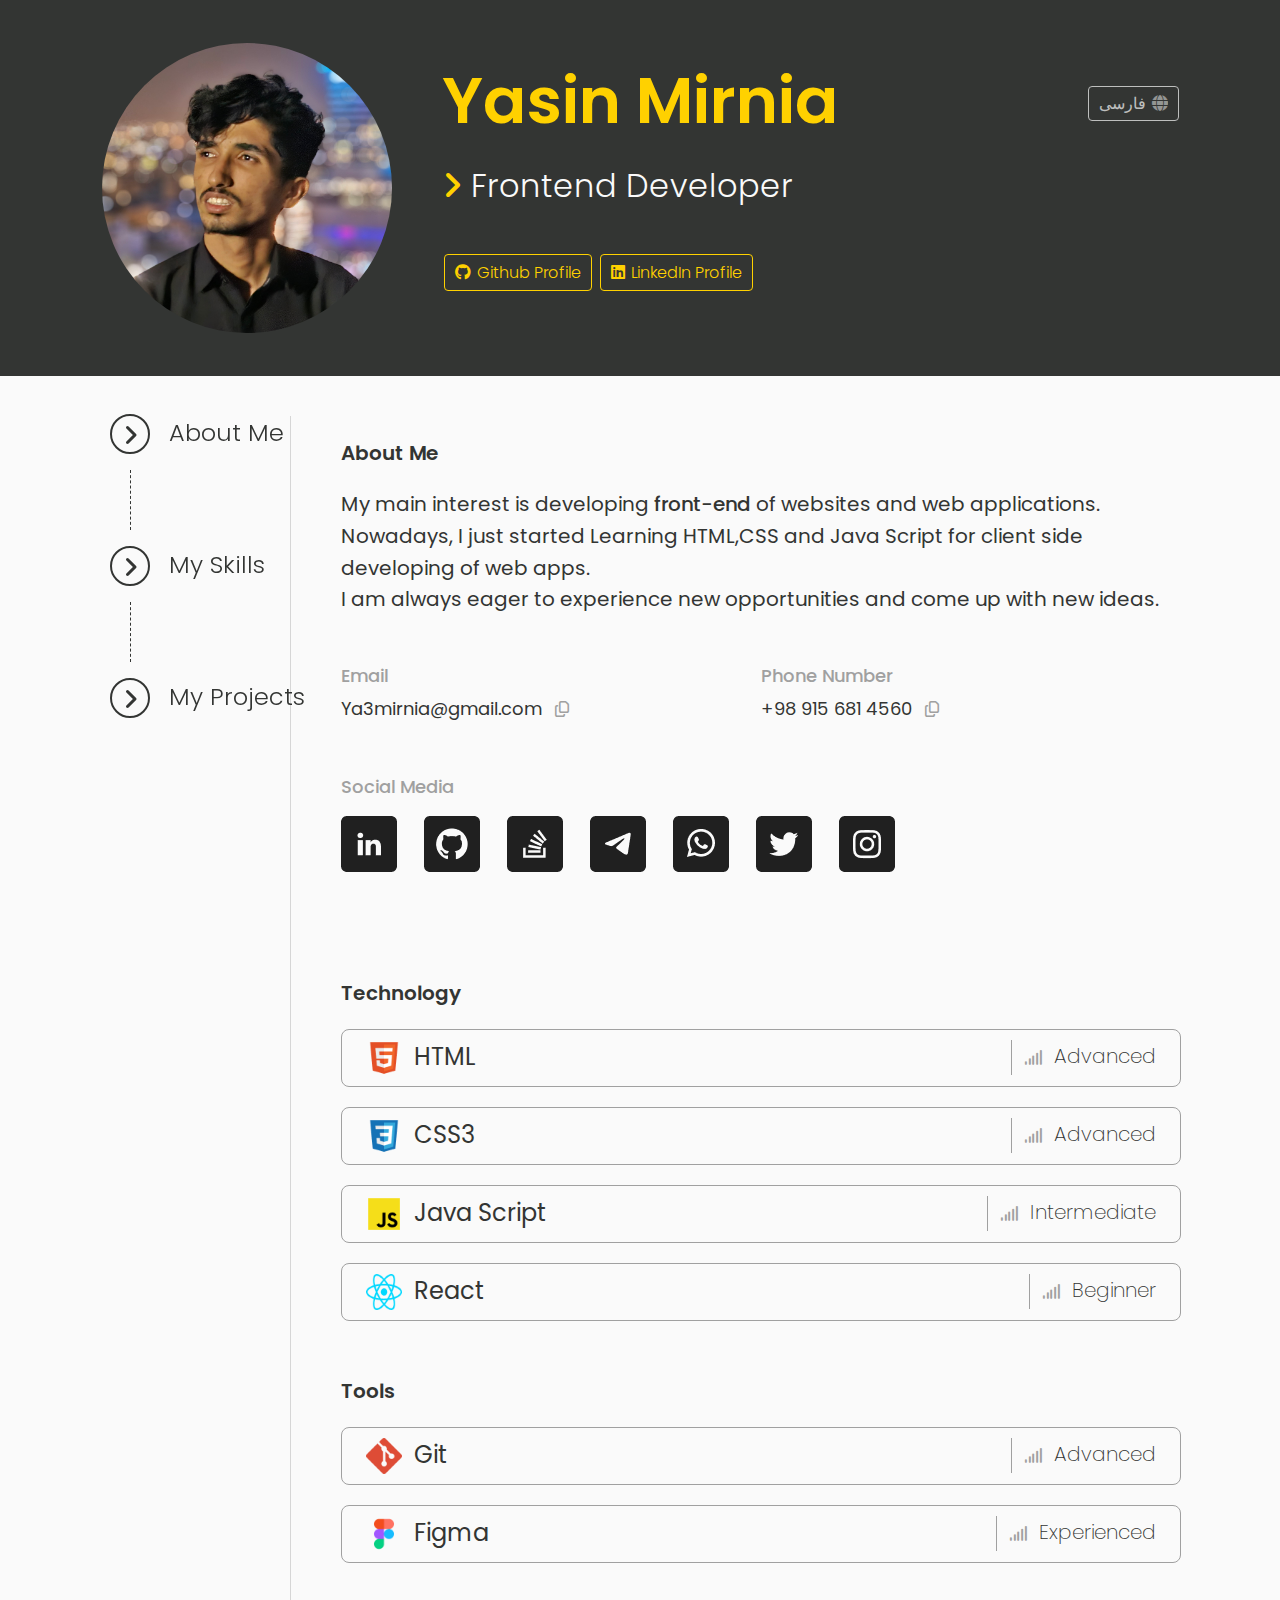
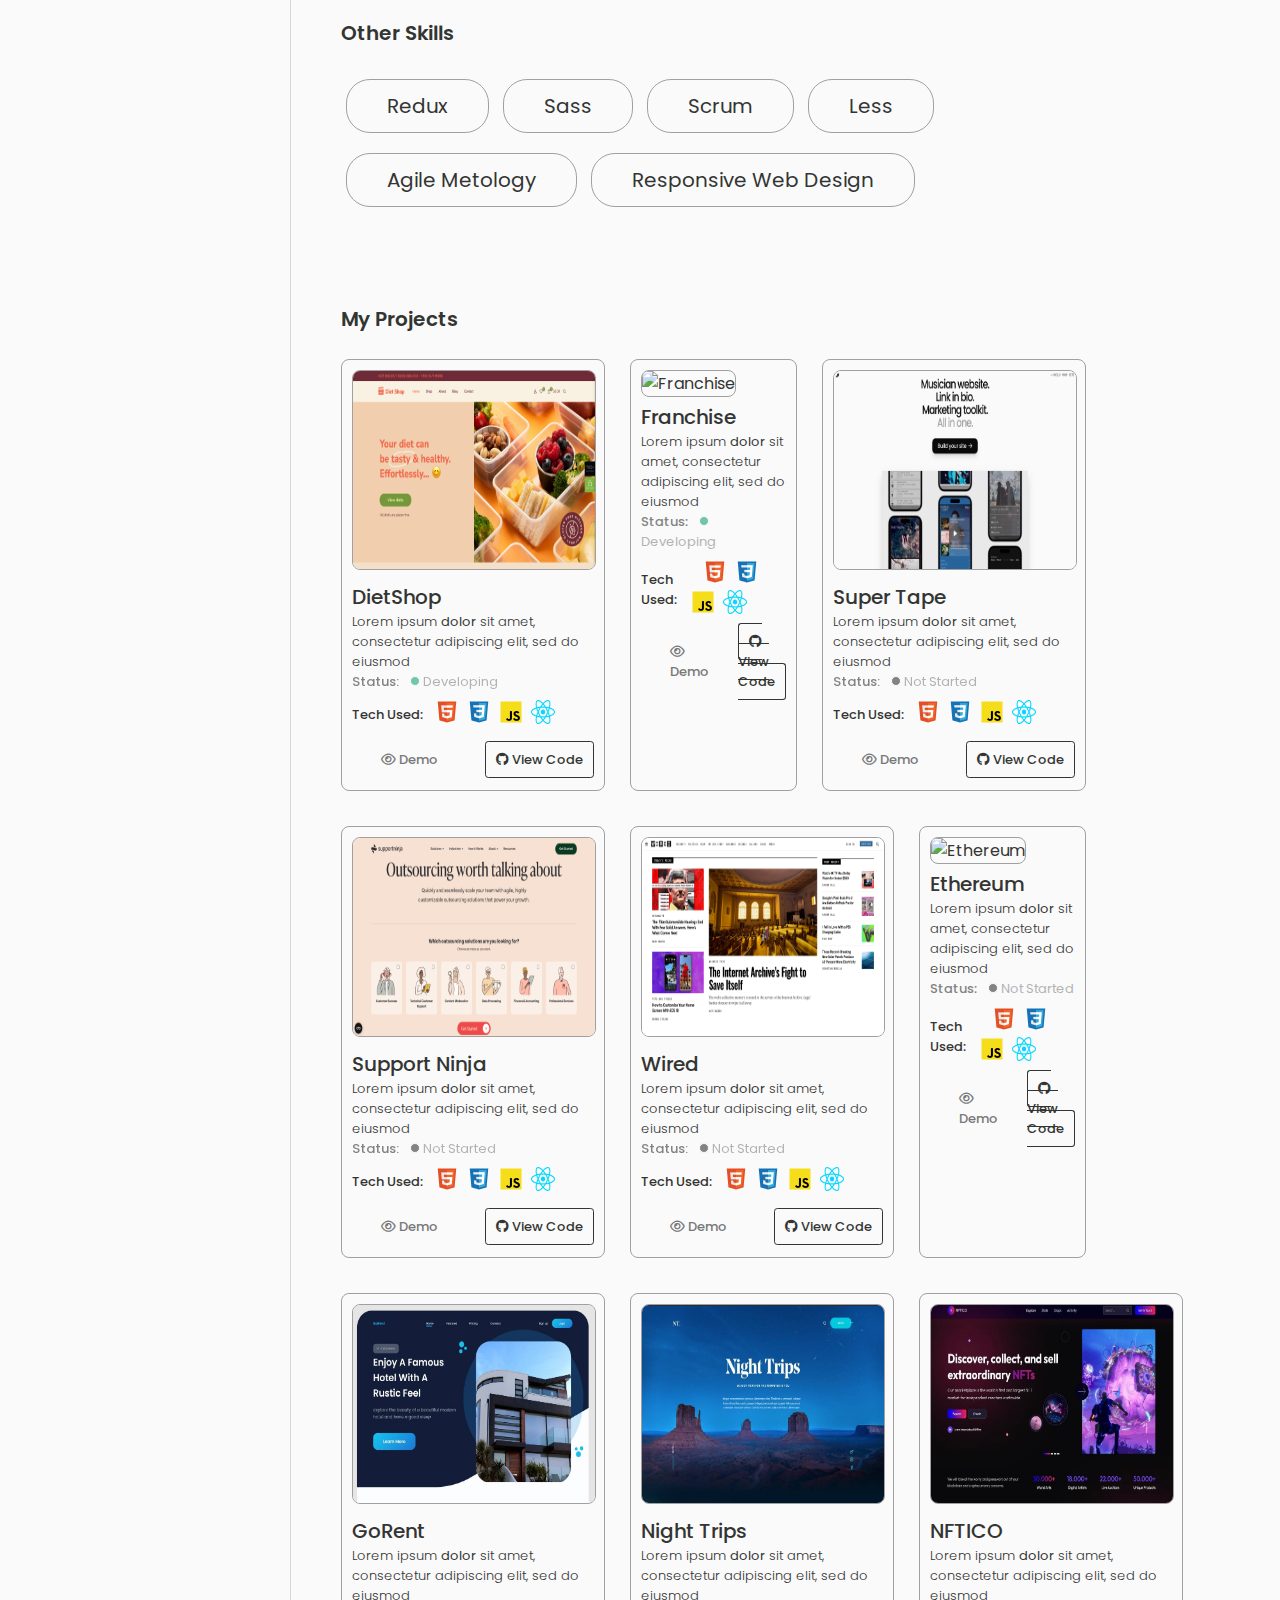
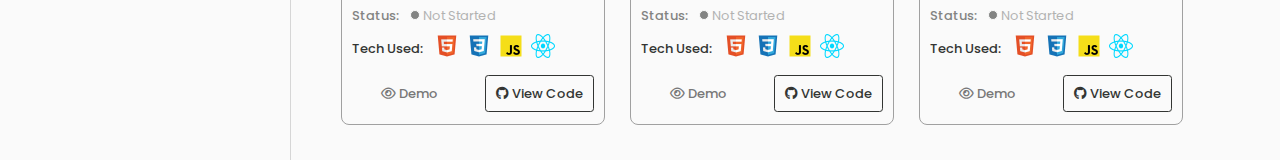
==== commit a2ae6e9c: "responsive social and projects status are done" ====
--- a/index.html
+++ b/index.html
@@ -151,14 +151,57 @@
               </a>
             </li>
           </ul>
+          <!-- These down is for responsive design -->
+          <ul class="social-responsive">
+            <li>
+              <a href="https://www.linkedin.com/in/yasinmirnia" target="_blank"
+                ><i class="fa-brands fa-linkedin-in"></i
+              ></a>
+            </li>
+            <li>
+              <a href="https://github.com/YasinMirnia" target="_blank"
+                ><i class="fa-brands fa-github"></i>
+              </a>
+            </li>
+            <li>
+              <a
+                href="https://stackoverflow.com/users/23317418/yasinmirnia"
+                target="_blank"
+                ><i class="fa-brands fa-stack-overflow"></i>
+              </a>
+            </li>
+            <li>
+              <a href="https://telegram.me/YasinMirnia" target="_blank"
+                ><i class="fa-brands fa-telegram"></i>
+              </a>
+            </li>
+            <li>
+              <a href="https://wa.me/qr/MVJZ7J54G4WYL1" target="_blank"
+                ><i class="fa-brands fa-whatsapp"></i>
+              </a>
+            </li>
+            <li>
+              <a href="https://x.com/YasinMirnia" target="_blank"
+                ><i class="fa-brands fa-x-twitter"></i>
+              </a>
+            </li>
+            <li>
+              <a
+                href="https://www.instagram.com/yasinmirnia_?igsh=MTh1d2lmaXpxZWk0Mg=="
+                target="_blank"
+                ><i class="fa-brands fa-instagram"></i>
+              </a>
+            </li>
+          </ul>
         </section>
 
         <!-- MY SKILLS -->
         <section class="skills" id="myskills">
-          <!-- This is for responsive style -->
+          <!-- This down is for responsive design  -->
           <h4 class="responsive-skills-headers">My Skills</h4>
           <h5 class="responsive-skills-headers">Technology</h5>
-          <h4 id="my-skills" class="not-responsive">Technology</h4>
+          <!-- This up is for responsive design -->
+          <h4 id="my-skills" class="not-responsive-h4">Technology</h4>
           <ul class="technology">
             <li>
               <span>
@@ -201,9 +244,10 @@
               </span>
             </li>
           </ul>
-          <h4 class="not-responsive">Tools</h4>
-          <!-- This is for responsive style -->
+          <h4 class="not-responsive-h4">Tools</h4>
+          <!-- This down is for responsive design -->
           <h5 class="responsive-skills-headers tools-others">Tools</h5>
+          <!-- This up for is responsive design -->
           <ul class="tools">
             <span>
               <li>
@@ -228,9 +272,10 @@
               </li>
             </span>
           </ul>
-          <h4 class="not-responsive">Other Skills</h4>
-          <!-- This is for responsive style -->
+          <h4 class="not-responsive-h4">Other Skills</h4>
+          <!-- This down is for responsive design -->
           <h5 class="responsive-skills-headers tools-others">Other Skills</h5>
+          <!-- This up is for responsive design -->
           <ul class="others">
             <li>Redux</li>
             <li>Sass</li>
@@ -246,7 +291,7 @@
           <h4 id="my-projects">My Projects</h4>
           <div class="first">
             <div class="project">
-              <!-- This is for responsive web design -->
+              <!-- These down are for responsive web design -->
               <div class="img-h5-responsive">
                 <img
                   src="assets/Projects/DietShop.png"
@@ -426,8 +471,8 @@
                 </div>
                 <!-- Responsive style of status -->
                 <p class="status-responsive">
-                  Status: <span class="circle-responsive"></span>
-                  <span>Developing</span>
+                  Status: <span class="circle-responsive-black"></span>
+                  <span>Not Started</span>
                 </p>
               </div>
               <h6>Description</h6>
@@ -436,7 +481,8 @@
                 sed do eiusmod
               </p>
               <p class="status">
-                Status: <span class="circle"></span> <span>Developing</span>
+                Status: <span class="circle-black"></span>
+                <span>Not Started</span>
               </p>
               <div class="tech">
                 Tech Used:
@@ -503,8 +549,8 @@
                 </div>
                 <!-- Responsive style of status -->
                 <p class="status-responsive">
-                  Status: <span class="circle-responsive"></span>
-                  <span>Nt started</span>
+                  Status: <span class="circle-responsive-black"></span>
+                  <span>Not started</span>
                 </p>
               </div>
               <h6>Description</h6>
@@ -513,7 +559,8 @@
                 sed do eiusmod
               </p>
               <p class="status">
-                Status: <span class="circle"></span> <span>Not Started</span>
+                Status: <span class="circle-black"></span>
+                <span>Not Started</span>
               </p>
               <div class="tech">
                 Tech Used:
@@ -578,8 +625,8 @@
                 </div>
                 <!-- Responsive style of status -->
                 <p class="status-responsive">
-                  Status: <span class="circle-responsive"></span>
-                  <span>Developing</span>
+                  Status: <span class="circle-responsive-black"></span>
+                  <span>Not Started</span>
                 </p>
               </div>
               <h6>Description</h6>
@@ -588,7 +635,8 @@
                 sed do eiusmod
               </p>
               <p class="status">
-                Status: <span class="circle"></span> <span>Developing</span>
+                Status: <span class="circle-black"></span>
+                <span>Not Started</span>
               </p>
               <div class="tech">
                 Tech Used:
@@ -653,8 +701,8 @@
                 </div>
                 <!-- Responsive style of status -->
                 <p class="status-responsive">
-                  Status: <span class="circle-responsive"></span>
-                  <span>Developing</span>
+                  Status: <span class="circle-responsive-black"></span>
+                  <span>Not Started</span>
                 </p>
               </div>
               <h6>Description</h6>
@@ -663,7 +711,8 @@
                 sed do eiusmod
               </p>
               <p class="status">
-                Status: <span class="circle"></span> <span>Developing</span>
+                Status: <span class="circle-black"></span>
+                <span>Not Started</span>
               </p>
               <div class="tech">
                 Tech Used:
@@ -730,8 +779,8 @@
                 </div>
                 <!-- Responsive style of status -->
                 <p class="status-responsive">
-                  Status: <span class="circle-responsive"></span>
-                  <span>Developing</span>
+                  Status: <span class="circle-responsive-black"></span>
+                  <span>Not Started</span>
                 </p>
               </div>
               <h6>Description</h6>
@@ -740,7 +789,8 @@
                 sed do eiusmod
               </p>
               <p class="status">
-                Status: <span class="circle"></span> <span>Developing</span>
+                Status: <span class="circle-black"></span>
+                <span>Not Started</span>
               </p>
               <div class="tech">
                 Tech Used:
@@ -805,8 +855,8 @@
                 </div>
                 <!-- Responsive style of status -->
                 <p class="status-responsive">
-                  Status: <span class="circle-responsive"></span>
-                  <span>Developing</span>
+                  Status: <span class="circle-responsive-black"></span>
+                  <span>Not Started</span>
                 </p>
               </div>
               <h6>Description</h6>
@@ -815,7 +865,8 @@
                 sed do eiusmod
               </p>
               <p class="status">
-                Status: <span class="circle"></span> <span>Developing</span>
+                Status: <span class="circle-black"></span>
+                <span>Not Started</span>
               </p>
               <div class="tech">
                 Tech Used:
@@ -880,8 +931,8 @@
                 </div>
                 <!-- Responsive style of status -->
                 <p class="status-responsive">
-                  Status: <span class="circle-responsive"></span>
-                  <span>Developing</span>
+                  Status: <span class="circle-responsive-black"></span>
+                  <span>Not Started</span>
                 </p>
               </div>
               <h6>Description</h6>
@@ -890,7 +941,8 @@
                 sed do eiusmod
               </p>
               <p class="status">
-                Status: <span class="circle"></span> <span>Developing</span>
+                Status: <span class="circle-black"></span>
+                <span>Not Started</span>
               </p>
               <div class="tech">
                 Tech Used:
--- a/style.css
+++ b/style.css
@@ -539,6 +539,17 @@
   opacity: 1;
 }
 
+.project .status .circle-black {
+  display: inline-block;
+  width: 10px;
+  height: 10px;
+  border: 0.5px solid #fafafa;
+  border-radius: 50%;
+  background-color: #333533;
+  margin-left: 8px;
+  opacity: 1;
+}
+
 .project .status span:last-child {
   font-weight: 400;
   opacity: 0.6;
@@ -568,3 +579,7 @@
 .nav-mobile {
   display: none;
 }
+
+.social-responsive {
+  display: none;
+}
--- a/responsive.css
+++ b/responsive.css
@@ -142,6 +142,21 @@
     line-height: 22px;
   }
 
+  .social li {
+    display: none;
+  }
+
+  .social-responsive {
+    display: inline-block;
+    margin-top: 0;
+  }
+
+  .social-responsive li {
+    display: inline;
+    margin-right: 40px;
+    font-size: 40px;
+  }
+
   /* SKILLS */
 
   body .skills {
@@ -154,7 +169,7 @@
     padding-top: 20px;
   }
 
-  .not-responsive {
+  .not-responsive-h4 {
     display: none;
   }
 
@@ -326,6 +341,18 @@
     text-shadow: 0px 1px 2px rgba(25, 165, 115, 0.1);
   }
 
+  .project div .status-responsive .circle-responsive-black {
+    display: inline-block;
+    width: 8px;
+    height: 8px;
+    border: 0.5px solid #fafafa;
+    border-radius: 50%;
+    background-color: #353535;
+    margin-left: 4px;
+    opacity: 1;
+    text-shadow: 0px 1px 2px rgba(25, 165, 115, 0.1);
+  }
+
   .project .status-responsive span:last-child {
     font-weight: 400;
     opacity: 0.8;
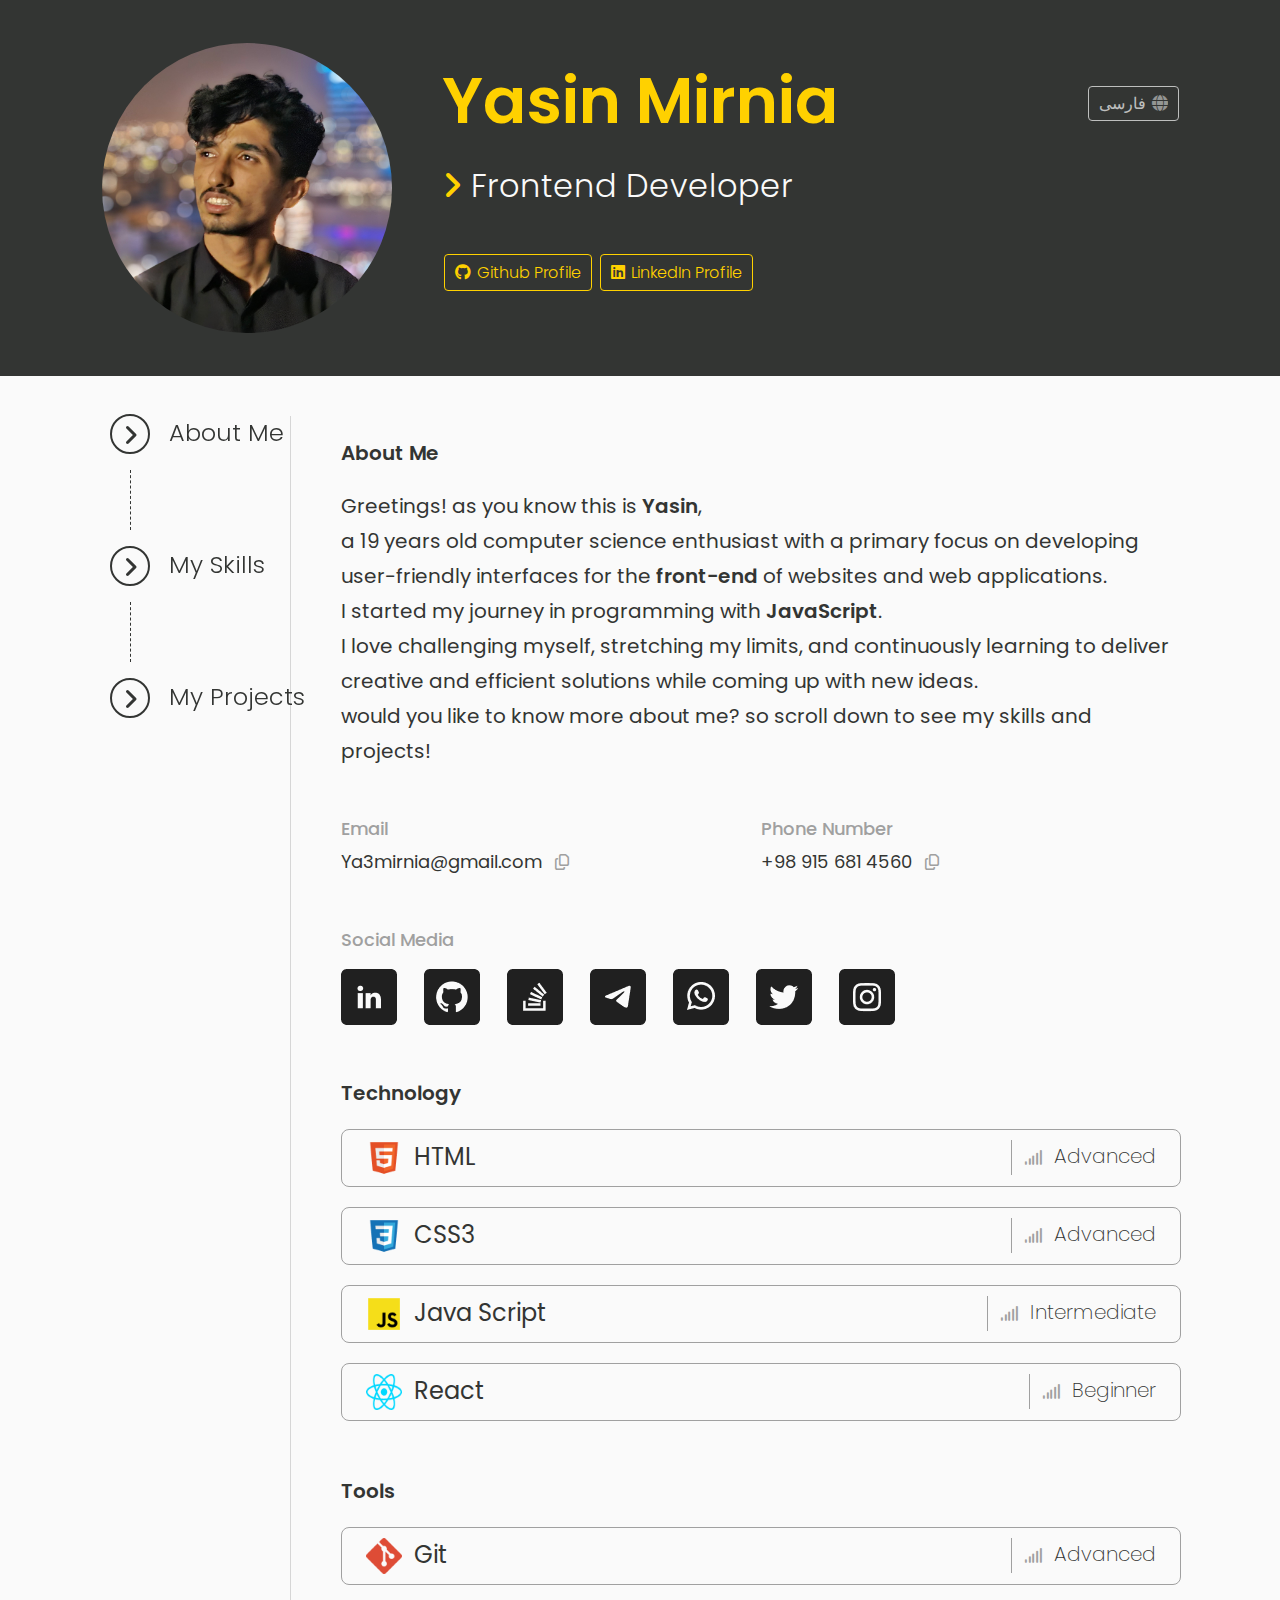
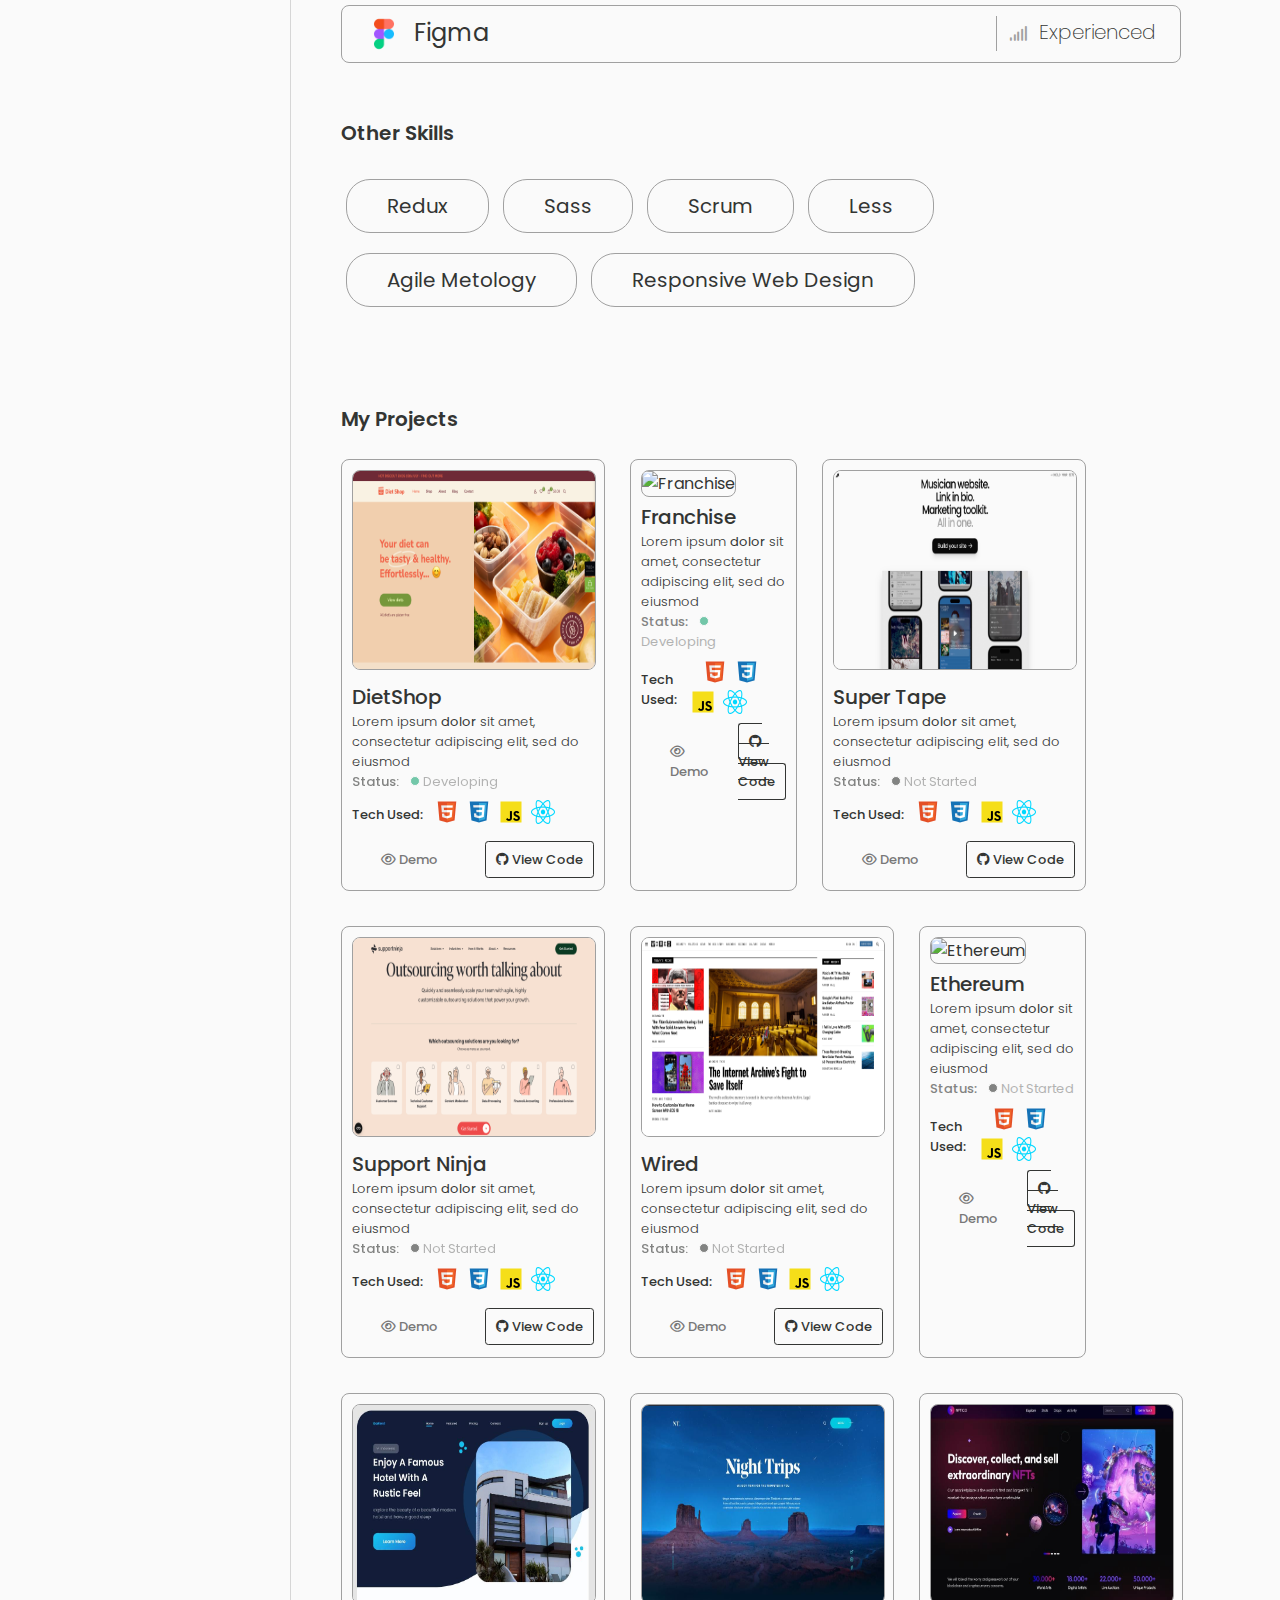
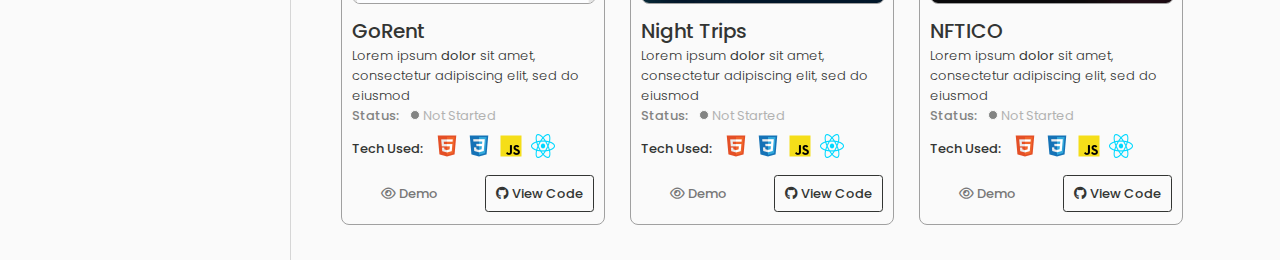
==== commit ab120f2f: "about me changed" ====
--- a/index.html
+++ b/index.html
@@ -83,13 +83,19 @@
         <section id="about" class="about-me">
           <h4>About Me</h4>
           <p>
-            My main interest is developing
-            <span><stong>front-end</stong></span> of websites and web
+            Greetings! as you know this is
+            <srtong class="strong">Yasin</srtong>,<br />
+            a 19 years old computer science enthusiast with a primary focus on
+            developing user-friendly interfaces for the
+            <strong class="strong">front-end</strong> of websites and web
             applications.<br />
-            Nowadays, I just started Learning HTML,CSS and Java Script for
-            client side developing of web apps.<br />
-            I am always eager to experience new opportunities and come up with
-            new ideas.
+            I started my journey in programming with
+            <strong class="strong">JavaScript</strong>.<br />
+            I love challenging myself, stretching my limits, and continuously
+            learning to deliver creative and efficient solutions while coming up
+            with new ideas.<br />
+            would you like to know more about me? so scroll down to see my
+            skills and projects!<br />
           </p>
           <div class="contact">
             <div>
--- a/style.css
+++ b/style.css
@@ -78,6 +78,10 @@
 
 ul {
   padding: 0;
+}
+
+.strong {
+  font-weight: bold;
 }
 
 /* HEADER */
@@ -240,13 +244,13 @@
 
 body .sections .about-me {
   width: 840px;
-  height: 500px;
+  height: 600px;
 }
 
 .about-me p {
   font-weight: 400;
   font-size: 20px;
-  line-height: 31.68px;
+  line-height: 35px;
 }
 
 .about-me p span {
--- a/responsive.css
+++ b/responsive.css
@@ -105,6 +105,7 @@
     font-weight: 500;
     font-size: 24px;
     line-height: 34px;
+    margin-bottom: 15px;
   }
 
   .sections .about-me p {
